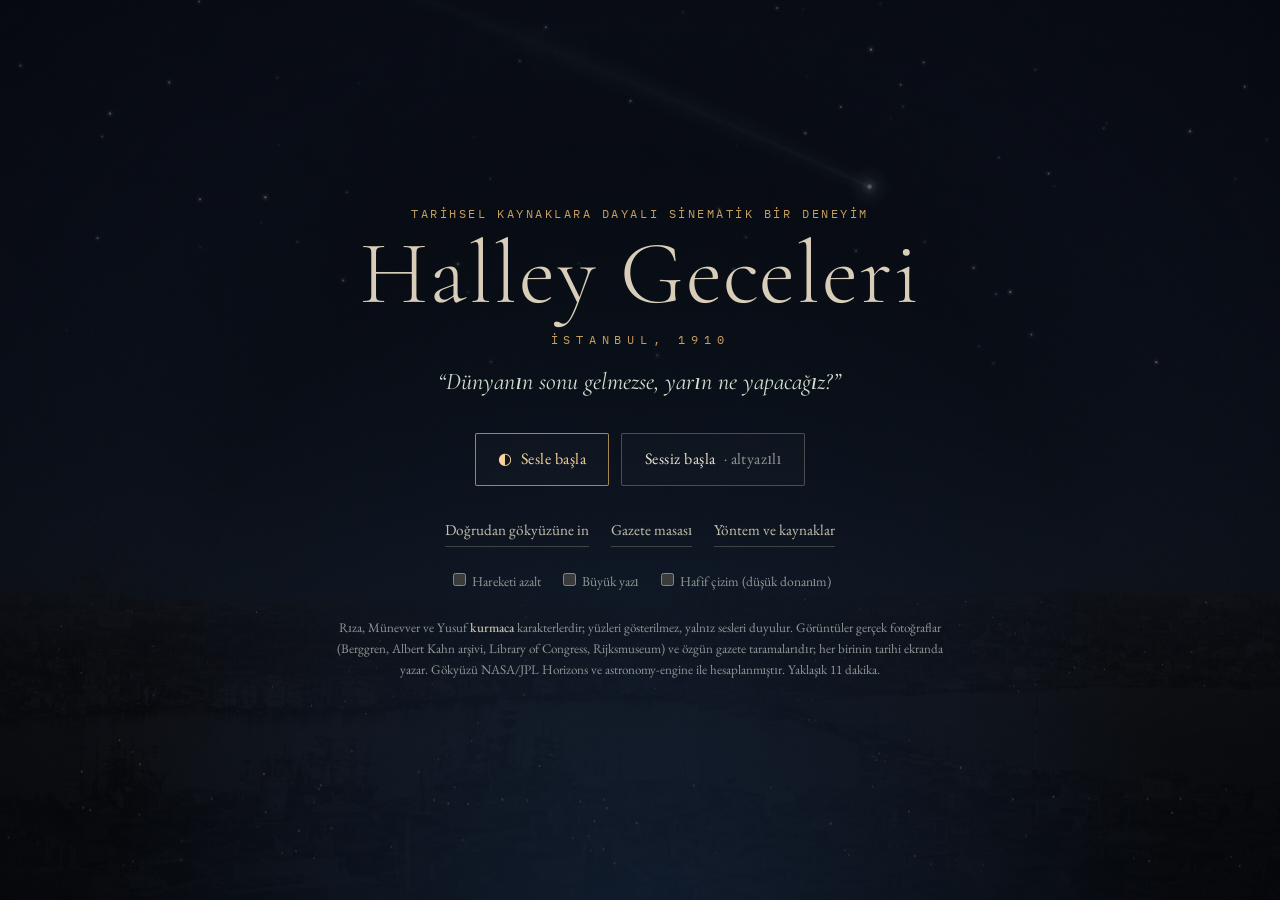
==== index.html @ c79792ff "Publish Halley Geceleri: Istanbul sky reconstruction for 1910" ====
<!doctype html>
<html lang="tr">
<head>
<meta charset="utf-8">
<meta name="viewport" content="width=device-width, initial-scale=1, viewport-fit=cover">
<title>Halley Geceleri — İstanbul, 1910</title>
<meta name="description" content="1910 baharında İstanbul’da Halley kuyrukluyıldızı: tarihsel kaynaklara ve NASA/JPL Horizons hesabına dayalı, içinde dolaşılabilen sinematik bir deneyim.">
<meta name="theme-color" content="#070b11">
<meta property="og:title" content="Halley Geceleri — İstanbul, 1910">
<meta property="og:description" content="Dünyanın sonu gelmezse, yarın ne yapacağız?">
<meta property="og:image" content="docs/preview.jpg">
<link rel="icon" href="favicon.svg" type="image/svg+xml">
<link rel="stylesheet" href="css/style.css">
</head>
<body class="mode-gate">
<a class="skip" href="#sky-panel">Doğrudan gökyüzü gözlemine geç</a>

<main id="stage" aria-label="Halley Geceleri sahnesi">
  <canvas id="sky" tabindex="0" aria-label="Hesaplanan gökyüzü"></canvas>
  <canvas id="set" aria-hidden="true"></canvas>
  <div id="grain" aria-hidden="true"></div>
  <div id="vignette" aria-hidden="true"></div>
  <div class="bar top" aria-hidden="true"></div><div class="bar bottom" aria-hidden="true"></div>
  <div id="hotspots"></div>
  <div id="slate" aria-live="polite"></div>
  <div id="title-card" aria-hidden="true">
    <h1><span>Halley Geceleri</span><small>İstanbul, 1910</small></h1>
  </div>
  <div id="subs" aria-live="polite" aria-atomic="true"></div>
  <div id="photo-cap"></div>
  <div id="final-line" aria-live="polite"></div>
</main>

<!-- Başlangıç -->
<section id="gate" aria-labelledby="gate-h">
  <div class="gate-inner">
    <p class="kicker">Tarihsel kaynaklara dayalı sinematik bir deneyim</p>
    <h2 id="gate-h" class="gate-title">Halley Geceleri<small>İstanbul, 1910</small></h2>
    <p class="gate-q">“Dünyanın sonu gelmezse, yarın ne yapacağız?”</p>
    <div class="gate-actions">
      <button id="start-sound" class="btn primary" type="button"><span aria-hidden="true">◐</span> Sesle başla</button>
      <button id="start-silent" class="btn" type="button">Sessiz başla <span class="dim">· altyazılı</span></button>
    </div>
    <div class="gate-links">
      <button id="go-sky" class="link" type="button">Doğrudan gökyüzüne in</button>
      <button id="go-archive" class="link" type="button">Gazete masası</button>
      <a class="link" href="yontem.html">Yöntem ve kaynaklar</a>
    </div>
    <div class="gate-prefs" role="group" aria-label="Görüntü tercihleri">
      <label><input type="checkbox" id="pref-motion"> Hareketi azalt</label>
      <label><input type="checkbox" id="pref-large"> Büyük yazı</label>
      <label><input type="checkbox" id="pref-lite"> Hafif çizim (düşük donanım)</label>
    </div>
    <p class="gate-note">Rıza, Münevver ve Yusuf <strong>kurmaca</strong> karakterlerdir; yüzleri gösterilmez, yalnız sesleri duyulur. Görüntüler gerçek fotoğraflar (Berggren, Albert Kahn arşivi, Library of Congress, Rijksmuseum) ve özgün gazete taramalarıdır; her birinin tarihi ekranda yazar. Gökyüzü NASA/JPL Horizons ve astronomy-engine ile hesaplanmıştır. Yaklaşık 11 dakika.</p>
  </div>
</section>

<!-- Film denetimleri -->
<nav id="player" aria-label="Anlatı denetimleri">
  <button id="p-prev" class="icon" type="button" aria-label="Önceki plan" title="Önceki plan (←)">⟨</button>
  <button id="p-play" class="icon" type="button" aria-label="Duraklat" title="Duraklat / sürdür (boşluk)">❚❚</button>
  <button id="p-next" class="icon" type="button" aria-label="Sonraki plan" title="Sonraki plan (→)">⟩</button>
  <div id="p-progress" role="progressbar" aria-label="Anlatıdaki ilerleme" aria-valuemin="0" aria-valuemax="100"><span></span></div>
  <label class="p-chapter"><span class="sr">Bölüm</span><select id="p-chapters"></select></label>
  <button id="p-sound" class="icon" type="button" aria-pressed="false" title="Ses">♪</button>
  <button id="p-docs" class="txt" type="button">Belgeler</button>
  <button id="p-sky" class="txt" type="button" title="Bu anın gökyüzüne in">Göğe bak</button>
</nav>

<!-- Serbest gözlem paneli -->
<aside id="sky-panel" aria-label="Gökyüzü gözlem defteri" tabindex="-1">
  <header class="sp-head">
    <div>
      <p class="kicker">Gözlem defteri</p>
      <p id="sp-date" class="sp-date">10 Mayıs 1910</p>
      <p id="sp-time" class="sp-time"><span id="sp-lmt">03:30</span> <abbr title="Yerel ortalama güneş saati: UT + 1 sa 55 dk 54,816 sn">LMT</abbr> <span class="dim" id="sp-ut">· 01:34 UT</span></p>
    </div>
    <button id="sp-collapse" class="icon" type="button" aria-expanded="true" aria-controls="sp-body" title="Paneli daralt">–</button>
  </header>
  <div id="sp-body">
    <div class="sp-row presets" role="group" aria-label="Üç gece">
      <button type="button" data-preset="1910-05-10T03:30" data-az="88" data-alt="10">10 Mayıs · 03:30</button>
      <button type="button" data-preset="1910-05-19T03:00" data-az="70" data-alt="8">19 Mayıs · 03:00</button>
      <button type="button" data-preset="1910-05-27T21:30" data-az="262" data-alt="16">27 Mayıs · 21:30</button>
    </div>
    <label class="sp-field">Tarih (Gregoryen)
      <input type="date" id="sp-dateinput" min="1910-04-20" max="1910-06-10" value="1910-05-10">
    </label>
    <label class="sp-field">Saat (LMT) <output id="sp-timeout">03:30</output>
      <input type="range" id="sp-timeinput" min="0" max="1439" step="1" value="210">
    </label>
    <div class="sp-row">
      <button id="sp-play" type="button" class="btn small" aria-pressed="false">▷ Zamanı akıt</button>
      <label class="sp-inline">Hız <select id="sp-speed"><option value="60">1 dk/sn</option><option value="300" selected>5 dk/sn</option><option value="1800">30 dk/sn</option><option value="14400">4 sa/sn</option></select></label>
    </div>
    <label class="sp-field">Bakış noktası
      <select id="sp-vp"></select>
    </label>
    <p id="sp-vpnote" class="sp-note"></p>
    <div class="sp-row find" role="group" aria-label="Gökte bul">
      <span class="dim">Bul:</span>
      <button type="button" data-find="Halley">Halley</button><button type="button" data-find="Venus">Zühre</button><button type="button" data-find="Moon">Ay</button><button type="button" data-find="Jupiter">Müşteri</button><button type="button" data-find="Mars">Merih</button>
    </div>
    <fieldset class="sp-layers"><legend>Katmanlar</legend>
      <label><input type="checkbox" data-opt="lines" checked> Takımyıldız çizgileri</label>
      <label><input type="checkbox" data-opt="labels" checked> Adlar</label>
      <label><input type="checkbox" data-opt="landmarks" checked> Yapı adları</label>
      <label><input type="checkbox" data-opt="grid"> Yükseklik–azimut ızgarası</label>
      <label><input type="checkbox" data-opt="refraction" checked> Atmosferik kırılma</label>
      <label><input type="checkbox" data-opt="mw" checked> Samanyolu</label>
      <label><input type="checkbox" data-opt="tail" checked> Kuyruk modeli <span class="tag model">model</span></label>
    </fieldset>
    <label class="sp-field">Kuyruğun fiziksel uzunluk varsayımı <output id="sp-tailout">0,30 AU</output>
      <input type="range" id="sp-tail" min="0.05" max="0.6" step="0.01" value="0.3">
    </label>
    <p class="sp-note">Kuyruk, Güneş’ten dışa doğru düz bir çizgi olarak modellenir; görünür uzunluk bu varsayım, Halley–Dünya uzaklığı ve faz açısından hesaplanır. Parlaklık ve genişlik sanatsal temsildir.</p>
    <div class="sp-row">
      <button id="sp-transit" type="button" class="btn small">19 Mayıs Güneş geçişi</button>
      <button id="sp-story" type="button" class="btn small">Anlatıya dön</button>
    </div>
  </div>
  <div id="sp-info" aria-live="polite"></div>
  <p class="sp-foot">Sürükle: bak · Tekerlek/iki parmak: yakınlaş · Ok tuşları ve + / − · Bir cisme dokun: bilgi</p>
</aside>
<div id="sky-readout" aria-live="off"></div>

<!-- Belge görüntüleyici -->
<dialog id="doc-dialog" aria-labelledby="doc-title">
  <form method="dialog" class="dlg-close"><button class="icon" aria-label="Kapat">×</button></form>
  <div class="doc-grid">
    <figure class="doc-figure"><div class="doc-zoom" id="doc-zoom"><img id="doc-img" alt=""></div><figcaption id="doc-cap"></figcaption></figure>
    <div class="doc-meta">
      <p class="kicker" id="doc-kicker"></p>
      <h2 id="doc-title"></h2>
      <p id="doc-issue" class="mono"></p>
      <div id="doc-body"></div>
      <p id="doc-links"></p>
    </div>
  </div>
</dialog>

<!-- Gazete masası -->
<dialog id="archive-dialog" aria-labelledby="archive-h" class="wide">
  <form method="dialog" class="dlg-close"><button class="icon" aria-label="Kapat">×</button></form>
  <header class="arch-head">
    <p class="kicker">Hakkı Tarık Us Koleksiyonu · özgün taramalar</p>
    <h2 id="archive-h">Gazete masası</h2>
    <p>Aynı gök olayının farklı seslerle yazılışı. Bir belgeye dokunun: özgün görüntü, yayın, tarih, sayfa, bugünkü Türkçe açıklama ve kaynağı birlikte açılır.</p>
    <div class="arch-filter" role="group" aria-label="Konuya göre süz">
      <button type="button" data-cat="" aria-pressed="true">Tümü</button><button type="button" data-cat="Gözlem" aria-pressed="false">Gözlem</button><button type="button" data-cat="Bilim" aria-pressed="false">Bilim</button><button type="button" data-cat="Mizah" aria-pressed="false">Mizah</button><button type="button" data-cat="Gündelik hayat" aria-pressed="false">Gündelik hayat</button><button type="button" data-cat="Edebiyat" aria-pressed="false">Edebiyat</button>
    </div>
  </header>
  <div id="arch-desk"></div>
  <p class="arch-legend"><span class="tag quote">Doğrudan alıntı</span> özgün metnin bu çalışmadaki çevriyazısı · <span class="tag simple">Sadeleştirme</span> anlamın bugünkü Türkçesi · <span class="tag fiction">Özgün senaryo</span> bu deneyim için yazıldı</p>
</dialog>

<!-- Güneş geçişi -->
<dialog id="transit-dialog" aria-labelledby="transit-h" class="wide">
  <form method="dialog" class="dlg-close"><button class="icon" aria-label="Kapat">×</button></form>
  <p class="kicker">Bilimsel çizim · İstanbul için hesap</p>
  <h2 id="transit-h">19 Mayıs 1910: Halley Güneş diskinin önünden geçiyor</h2>
  <div class="transit-wrap"><canvas id="transit-canvas" width="720" height="720" aria-label="Güneş diski ve Halley merkezinin hesaplanan yolu"></canvas>
    <div class="transit-side">
      <p id="transit-clock" class="mono big">05:34 LMT</p>
      <input type="range" id="transit-range" min="0" max="5400" step="10" value="1100" aria-label="Geçiş zamanı">
      <div class="transit-events" id="transit-events"></div>
      <p class="sp-note">Eşit açısal ölçekli teğet düzlem; gök kuzeyi yukarı, doğu soldadır. Halley’in konum işareti <strong>büyütülmüştür</strong>; görülebilir bir çekirdek silueti değildir. Bu geçişin İstanbul’dan gözlendiğine dair bir kayıt bilinmiyor; Helwan’dan da çekirdek görülmediği bildirilmiştir (Nature 83, 1910). Hesap: NASA/JPL Horizons, 1 dakikalık örnekler, kırılma kapalı.</p>
    </div>
  </div>
</dialog>

<div id="toast" role="status" aria-live="polite"></div>

<noscript><div class="noscript"><h1>Halley Geceleri — İstanbul, 1910</h1><p>Bu deneyim JavaScript gerektirir. Yöntem ve kaynaklar için <a href="yontem.html">yontem.html</a>.</p></div></noscript>

<script src="data/sky.js"></script>
<script src="data/milkyway.js"></script>
<script src="data/archive.js"></script>
<script src="data/transit.js"></script>
<script src="data/pano.js"></script>
<script src="data/photos.js"></script>
<script src="js/astro.js"></script>
<script src="js/landscape.js"></script>
<script src="js/sky.js"></script>
<script src="js/audio.js"></script>
<script src="js/sets.js"></script>
<script src="js/film.js"></script>
<script src="js/app.js"></script>
</body>
</html>
---- css/style.css ----
/* Halley Geceleri — tek sanat yönetimi
   Derin gece mavileri, solgun şafak yeşilleri, taşın açık tonları, ahşabın koyu kahverengileri, mürekkep siyahı, küçük sıcak ışıklar. */
@font-face { font-family: "Cormorant Garamond"; font-weight: 300; font-style: normal; font-display: swap; src: url(../assets/fonts/cormorant-garamond-latin-ext-300-normal.woff2) format("woff2"); unicode-range: U+0100-024F, U+1E00-1EFF; }
@font-face { font-family: "Cormorant Garamond"; font-weight: 300; font-style: normal; font-display: swap; src: url(../assets/fonts/cormorant-garamond-latin-300-normal.woff2) format("woff2"); unicode-range: U+0000-00FF, U+2000-206F; }
@font-face { font-family: "Cormorant Garamond"; font-weight: 400; font-style: normal; font-display: swap; src: url(../assets/fonts/cormorant-garamond-latin-ext-400-normal.woff2) format("woff2"); unicode-range: U+0100-024F, U+1E00-1EFF; }
@font-face { font-family: "Cormorant Garamond"; font-weight: 400; font-style: normal; font-display: swap; src: url(../assets/fonts/cormorant-garamond-latin-400-normal.woff2) format("woff2"); unicode-range: U+0000-00FF, U+2000-206F; }
@font-face { font-family: "Cormorant Garamond"; font-weight: 400; font-style: italic; font-display: swap; src: url(../assets/fonts/cormorant-garamond-latin-ext-400-italic.woff2) format("woff2"); unicode-range: U+0100-024F, U+1E00-1EFF; }
@font-face { font-family: "Cormorant Garamond"; font-weight: 400; font-style: italic; font-display: swap; src: url(../assets/fonts/cormorant-garamond-latin-400-italic.woff2) format("woff2"); unicode-range: U+0000-00FF, U+2000-206F; }
@font-face { font-family: "Cormorant Garamond"; font-weight: 500; font-style: normal; font-display: swap; src: url(../assets/fonts/cormorant-garamond-latin-ext-500-normal.woff2) format("woff2"); unicode-range: U+0100-024F, U+1E00-1EFF; }
@font-face { font-family: "Cormorant Garamond"; font-weight: 500; font-style: normal; font-display: swap; src: url(../assets/fonts/cormorant-garamond-latin-500-normal.woff2) format("woff2"); unicode-range: U+0000-00FF, U+2000-206F; }
@font-face { font-family: "EB Garamond"; font-weight: 400; font-style: normal; font-display: swap; src: url(../assets/fonts/eb-garamond-latin-ext-400-normal.woff2) format("woff2"); unicode-range: U+0100-024F, U+1E00-1EFF; }
@font-face { font-family: "EB Garamond"; font-weight: 400; font-style: normal; font-display: swap; src: url(../assets/fonts/eb-garamond-latin-400-normal.woff2) format("woff2"); unicode-range: U+0000-00FF, U+2000-206F; }
@font-face { font-family: "EB Garamond"; font-weight: 400; font-style: italic; font-display: swap; src: url(../assets/fonts/eb-garamond-latin-ext-400-italic.woff2) format("woff2"); unicode-range: U+0100-024F, U+1E00-1EFF; }
@font-face { font-family: "EB Garamond"; font-weight: 400; font-style: italic; font-display: swap; src: url(../assets/fonts/eb-garamond-latin-400-italic.woff2) format("woff2"); unicode-range: U+0000-00FF, U+2000-206F; }
@font-face { font-family: "EB Garamond"; font-weight: 500; font-style: normal; font-display: swap; src: url(../assets/fonts/eb-garamond-latin-ext-500-normal.woff2) format("woff2"); unicode-range: U+0100-024F, U+1E00-1EFF; }
@font-face { font-family: "EB Garamond"; font-weight: 500; font-style: normal; font-display: swap; src: url(../assets/fonts/eb-garamond-latin-500-normal.woff2) format("woff2"); unicode-range: U+0000-00FF, U+2000-206F; }
@font-face { font-family: "IBM Plex Mono"; font-weight: 400; font-style: normal; font-display: swap; src: url(../assets/fonts/ibm-plex-mono-latin-ext-400-normal.woff2) format("woff2"); unicode-range: U+0100-024F, U+1E00-1EFF; }
@font-face { font-family: "IBM Plex Mono"; font-weight: 400; font-style: normal; font-display: swap; src: url(../assets/fonts/ibm-plex-mono-latin-400-normal.woff2) format("woff2"); unicode-range: U+0000-00FF, U+2000-206F, U+2190-22FF; }
@font-face { font-family: "Amiri"; font-weight: 400; font-style: normal; font-display: swap; src: url(../assets/fonts/amiri-arabic-400-normal.woff2) format("woff2"); }

:root {
  --ink: #06090d; --night: #0b1522; --night-2: #12223a; --night-3: #1c3150;
  --dawn: #9fbcaa; --dawn-2: #cfe0cf; --stone: #d8cdb8; --stone-2: #b8ac96;
  --paper: #e6d8bb; --wood: #3b2618; --wood-2: #5a3a22;
  --lamp: #e8b46a; --lamp-2: #f6d49a; --brass: #c7a061;
  --text: #ebe3d1; --text-2: #c6bfae; --muted: #8f9895; --line: rgba(216, 205, 184, .16);
  --serif: "EB Garamond", "Iowan Old Style", Georgia, serif; --display: "Cormorant Garamond", "EB Garamond", Georgia, serif;
  --mono: "IBM Plex Mono", ui-monospace, Menlo, monospace; --ottoman: "Amiri", "Scheherazade New", serif;
  --fs: 1rem; --sub: clamp(1.15rem, 1.05rem + .7vw, 1.65rem);
  color-scheme: dark;
}
html.large { --fs: 1.15rem; --sub: clamp(1.35rem, 1.2rem + .9vw, 2rem); }
*, *::before, *::after { box-sizing: border-box; }
html, body { margin: 0; height: 100%; background: var(--ink); color: var(--text); }
body { font: 400 var(--fs)/1.55 var(--serif); -webkit-font-smoothing: antialiased; overflow: hidden; }
button, input, select { font: inherit; color: inherit; }
a { color: var(--lamp-2); text-underline-offset: .18em; }
.sr, .skip:not(:focus) { position: absolute; width: 1px; height: 1px; overflow: hidden; clip: rect(0 0 0 0); white-space: nowrap; }
.skip:focus { position: fixed; z-index: 100; left: 16px; top: 16px; background: var(--paper); color: var(--ink); padding: 8px 12px; }
:focus-visible { outline: 2px solid var(--lamp); outline-offset: 3px; }
.kicker { font: 400 .72rem/1.3 var(--mono); letter-spacing: .22em; text-transform: uppercase; color: var(--brass); margin: 0 0 .6rem; }
.dim { color: var(--muted); }
.mono { font-family: var(--mono); font-size: .82rem; letter-spacing: .04em; color: var(--text-2); }

/* Sahne */
#stage { position: fixed; inset: 0; overflow: hidden; background: #000; }
#sky, #set { position: absolute; inset: 0; width: 100%; height: 100%; display: block; touch-action: none; }
#set { pointer-events: none; }
body.mode-sky #set { display: none; }
#sky:focus-visible { outline-offset: -4px; }
#grain { position: absolute; inset: -50%; pointer-events: none; opacity: .09; mix-blend-mode: overlay; background-size: 220px 220px; animation: grain 1.2s steps(6) infinite; }
@keyframes grain { 0% { transform: translate(0, 0); } 20% { transform: translate(-3%, 2%); } 40% { transform: translate(2%, -3%); } 60% { transform: translate(-1%, 3%); } 80% { transform: translate(3%, 1%); } }
#vignette { position: absolute; inset: 0; pointer-events: none; background: radial-gradient(ellipse at 50% 46%, transparent 55%, rgba(0, 0, 0, .55) 100%); }
body.mode-sky #vignette { opacity: .5; }
.bar { position: absolute; left: 0; right: 0; height: 0; background: #000; transition: height 1.6s cubic-bezier(.6, 0, .2, 1); z-index: 3; pointer-events: none; }
.bar.top { top: 0; } .bar.bottom { bottom: 0; }
@media (min-aspect-ratio: 13/10) { body.mode-film.letterbox .bar { height: max(0px, calc((100vh - 100vw / 2.2) / 2)); } body.mode-film.letterbox #slate { top: calc(max(0px, (100vh - 100vw / 2.2) / 2) + 14px); } body.mode-film.letterbox #subs { bottom: calc(max(0px, (100vh - 100vw / 2.2) / 2) + 18px); } }

/* Başlangıç */
#gate { position: fixed; inset: 0; display: grid; place-items: center; z-index: 20; padding: 24px 16px; overflow-y: auto;
  background: radial-gradient(ellipse at 50% 120%, rgba(28, 49, 80, .55), transparent 60%), radial-gradient(ellipse at 50% 42%, rgba(5, 8, 12, .82), rgba(5, 8, 12, .35) 70%), linear-gradient(rgba(5,8,12,.25), rgba(5,8,12,.1) 60%, rgba(5,8,12,.55)); transition: opacity 1.4s; }
body:not(.mode-gate) #gate { opacity: 0; pointer-events: none; }
.gate-inner { max-width: 620px; text-align: center; }
.gate-title { font: 300 clamp(2.8rem, 2rem + 5vw, 5.6rem)/.95 var(--display); letter-spacing: .02em; margin: .2rem 0 1.2rem; color: var(--stone); }
.gate-title small { display: block; font: 400 .72rem/1 var(--mono); letter-spacing: .5em; text-transform: uppercase; color: var(--brass); margin-top: 1.1rem; }
.gate-q { font: italic 400 clamp(1.15rem, 1rem + .8vw, 1.5rem)/1.4 var(--display); color: var(--dawn-2); margin: 0 0 2.2rem; }
.gate-actions { display: flex; gap: 12px; justify-content: center; flex-wrap: wrap; }
.btn { display: inline-flex; align-items: center; gap: .5em; border: 1px solid rgba(216, 205, 184, .3); background: rgba(255, 255, 255, .02); padding: .8em 1.4em; border-radius: 2px; cursor: pointer; letter-spacing: .03em; transition: background .3s, border-color .3s; min-height: 44px; }
.btn:hover { background: rgba(231, 180, 106, .08); border-color: rgba(231, 180, 106, .55); }
.btn.primary { border-color: rgba(231, 180, 106, .7); color: var(--lamp-2); }
.btn.small { padding: .45em .8em; font-size: .88rem; min-height: 36px; }
.gate-links { display: flex; gap: 22px; justify-content: center; flex-wrap: wrap; margin: 1.8rem 0 1.4rem; }
.link { background: none; border: 0; padding: 4px 0; cursor: pointer; color: var(--text-2); border-bottom: 1px solid rgba(216, 205, 184, .25); text-decoration: none; font-size: .95rem; }
.link:hover { color: var(--lamp-2); border-color: var(--lamp); }
.gate-prefs { display: flex; gap: 18px; justify-content: center; flex-wrap: wrap; font-size: .85rem; color: var(--muted); }
.gate-prefs input { accent-color: var(--lamp); }
.gate-note { font-size: .82rem; line-height: 1.6; color: var(--muted); margin-top: 1.6rem; }
.gate-note strong { color: var(--text-2); font-weight: 500; }

/* Başlık kartı ve son cümle */
#title-card { position: absolute; inset: 0; display: grid; place-items: center; pointer-events: none; opacity: 0; transition: opacity 3s; z-index: 4; }
#title-card.on { opacity: 1; }
#title-card h1 { margin: 0; text-align: center; font: 300 clamp(2.6rem, 1.6rem + 6vw, 6.4rem)/1 var(--display); color: var(--stone); letter-spacing: .04em; text-shadow: 0 0 40px rgba(0, 0, 0, .8); }
#title-card small { display: block; font: 400 clamp(.62rem, .55rem + .3vw, .8rem)/1 var(--mono); letter-spacing: .6em; text-transform: uppercase; color: var(--brass); margin-top: 1.4rem; }
#final-line { position: absolute; left: 50%; top: 42%; transform: translate(-50%, -50%); width: min(92vw, 900px); text-align: center; font: italic 300 clamp(1.6rem, 1.1rem + 2.6vw, 3.2rem)/1.25 var(--display); color: var(--stone); opacity: 0; transition: opacity 3s; pointer-events: none; z-index: 4; text-shadow: 0 0 30px #000; }
#final-line.on { opacity: 1; }

/* Plan künyesi */
#slate { position: absolute; left: max(16px, env(safe-area-inset-left)); top: max(14px, env(safe-area-inset-top)); z-index: 5; font: 400 .7rem/1.6 var(--mono); letter-spacing: .16em; text-transform: uppercase; color: rgba(216, 205, 184, .66); max-width: 70vw; opacity: 0; transition: opacity 1.2s; pointer-events: none; }
#slate.on { opacity: 1; }
#slate b { color: var(--brass); font-weight: 400; display: block; }

/* Altyazı */
#subs { position: absolute; left: 50%; bottom: calc(max(64px, env(safe-area-inset-bottom) + 64px)); transform: translateX(-50%); width: min(92vw, 980px); text-align: center; z-index: 6; pointer-events: none; }
.sub { display: inline-block; font: 400 var(--sub)/1.4 var(--serif); color: #f3ecdc; text-shadow: 0 1px 2px #000, 0 0 18px rgba(0, 0, 0, .9); padding: .15em .5em; background: rgba(4, 6, 9, .35); border-radius: 2px; opacity: 0; transform: translateY(6px); transition: opacity .6s, transform .6s; }
.sub.on { opacity: 1; transform: none; }
.sub .who { display: block; font: 400 .66rem/1 var(--mono); letter-spacing: .24em; text-transform: uppercase; color: var(--brass); margin-bottom: .45em; }
.sub.quote { font-style: italic; }
.sub .src { display: block; font: 400 .66rem/1.4 var(--mono); letter-spacing: .06em; color: var(--dawn); margin-top: .5em; text-transform: none; pointer-events: auto; }
.sub .src button { background: none; border: 0; color: inherit; text-decoration: underline; cursor: pointer; font: inherit; padding: 0; }
.sub.sound { font: italic .95rem/1.4 var(--serif); color: var(--text-2); }
.sub.note { font: 400 .8rem/1.5 var(--mono); letter-spacing: .04em; color: var(--dawn-2); }
.sub.ottoman .ot { display: block; font: 400 1.25em/1.7 var(--ottoman); direction: rtl; color: var(--paper); }

/* Etkileşim noktaları */
#hotspots { position: absolute; inset: 0; z-index: 7; pointer-events: none; }
.hot { position: absolute; transform: translate(-50%, -50%); pointer-events: auto; background: none; border: 0; padding: 0; cursor: pointer; display: grid; place-items: center; min-width: 44px; min-height: 44px; }
.hot .ring { width: 30px; height: 30px; border-radius: 50%; border: 1px solid rgba(246, 212, 154, .85); box-shadow: 0 0 0 0 rgba(246, 212, 154, .4); animation: ping 2.4s infinite; }
.hot .lbl { position: absolute; top: 100%; left: 50%; transform: translateX(-50%); white-space: nowrap; margin-top: 6px; font: 400 .72rem/1.3 var(--mono); letter-spacing: .12em; text-transform: uppercase; color: var(--lamp-2); text-shadow: 0 1px 3px #000; background: rgba(4, 6, 9, .55); padding: 3px 7px; }
.hot.left .lbl { left: auto; right: 100%; top: 50%; transform: translateY(-50%); margin: 0 8px 0 0; }
@keyframes ping { 0% { box-shadow: 0 0 0 0 rgba(246, 212, 154, .45); } 70% { box-shadow: 0 0 0 16px rgba(246, 212, 154, 0); } 100% { box-shadow: 0 0 0 0 rgba(246, 212, 154, 0); } }
.choice-row { position: absolute; left: 50%; top: 50%; transform: translate(-50%, -50%); display: flex; gap: 14px; flex-wrap: wrap; justify-content: center; pointer-events: auto; width: min(94vw, 860px); }
.choice { flex: 1 1 220px; max-width: 270px; text-align: left; background: rgba(6, 9, 13, .72); border: 1px solid rgba(216, 205, 184, .22); padding: 16px 16px 14px; cursor: pointer; transition: border-color .3s, background .3s; }
.choice:hover, .choice:focus-visible { border-color: var(--lamp); background: rgba(20, 16, 10, .8); }
.choice b { display: block; font: 400 1.25rem/1.2 var(--display); color: var(--stone); margin-bottom: 4px; }
.choice span { font-size: .86rem; color: var(--text-2); }
.choice[aria-disabled="true"] { opacity: .45; }
.prompt { position: absolute; left: 50%; top: 14%; transform: translateX(-50%); font: italic 400 1.05rem/1.4 var(--serif); color: var(--dawn-2); text-align: center; text-shadow: 0 1px 3px #000; pointer-events: none; width: min(90vw, 640px); }
.prompt small { display: block; font: 400 .68rem/1.4 var(--mono); letter-spacing: .12em; text-transform: uppercase; color: var(--muted); margin-top: .4rem; font-style: normal; }

/* Oynatıcı */
#player { position: fixed; left: 50%; bottom: max(10px, env(safe-area-inset-bottom)); transform: translateX(-50%); z-index: 9; display: none; align-items: center; gap: 6px; padding: 6px 8px; background: rgba(5, 8, 12, .62); border: 1px solid var(--line); backdrop-filter: blur(6px); transition: opacity .8s; width: min(96vw, 860px); }
body.mode-film #player { display: flex; }
body.mode-film.idle #player { opacity: .08; }
body.mode-film.idle #player:focus-within, body.mode-film #player:hover { opacity: 1; }
.icon { background: none; border: 1px solid transparent; min-width: 38px; min-height: 38px; cursor: pointer; color: var(--text-2); border-radius: 2px; font-size: 1rem; }
.icon:hover { border-color: var(--line); color: var(--lamp-2); }
.icon[aria-pressed="true"] { color: var(--lamp-2); }
.txt { background: none; border: 1px solid var(--line); padding: 0 10px; min-height: 34px; cursor: pointer; font: 400 .72rem/1 var(--mono); letter-spacing: .12em; text-transform: uppercase; color: var(--text-2); white-space: nowrap; }
.txt:hover { color: var(--lamp-2); border-color: rgba(231, 180, 106, .5); }
#p-progress { flex: 1; height: 2px; background: rgba(216, 205, 184, .14); position: relative; min-width: 40px; }
#p-progress span { position: absolute; left: 0; top: 0; bottom: 0; background: var(--brass); width: 0; }
.p-chapter select { background: rgba(0, 0, 0, .3); border: 1px solid var(--line); font: 400 .72rem/1 var(--mono); padding: 8px 6px; max-width: 170px; }

/* Gözlem paneli */
#sky-panel { position: fixed; right: max(12px, env(safe-area-inset-right)); top: 12px; bottom: 12px; width: 330px; z-index: 9; display: none; flex-direction: column; background: rgba(6, 10, 15, .78); border: 1px solid var(--line); backdrop-filter: blur(8px); overflow: hidden; font-size: .92rem; }
body.mode-sky #sky-panel { display: flex; }
.sp-head { display: flex; justify-content: space-between; align-items: flex-start; padding: 16px 16px 10px; border-bottom: 1px solid var(--line); }
.sp-date { font: 400 1.6rem/1.1 var(--display); margin: 0; color: var(--stone); }
.sp-time { margin: .2rem 0 0; font: 400 .95rem/1.4 var(--mono); color: var(--lamp-2); }
.sp-time abbr { text-decoration: none; border-bottom: 1px dotted var(--muted); font-size: .75rem; color: var(--text-2); }
#sp-body { padding: 12px 16px; overflow-y: auto; flex: 1; }
#sky-panel.collapsed #sp-body, #sky-panel.collapsed .sp-foot { display: none; }
#sky-panel.collapsed { bottom: auto; }
.sp-row { display: flex; gap: 6px; flex-wrap: wrap; align-items: center; margin: 0 0 12px; }
.presets button, .find button { background: rgba(255, 255, 255, .03); border: 1px solid var(--line); padding: 6px 8px; font: 400 .72rem/1.2 var(--mono); cursor: pointer; letter-spacing: .03em; min-height: 32px; }
.presets button:hover, .find button:hover { border-color: var(--lamp); color: var(--lamp-2); }
.sp-field { display: block; margin: 0 0 12px; font: 400 .7rem/1.4 var(--mono); letter-spacing: .1em; text-transform: uppercase; color: var(--muted); }
.sp-field output { float: right; color: var(--lamp-2); letter-spacing: .04em; }
.sp-field input[type=date], .sp-field select { display: block; width: 100%; margin-top: 4px; background: rgba(0, 0, 0, .35); border: 1px solid var(--line); padding: 7px 8px; font: 400 .9rem/1.2 var(--mono); text-transform: none; letter-spacing: 0; color: var(--text); }
input[type=range] { width: 100%; accent-color: var(--brass); margin: 8px 0 0; }
.sp-inline { font: 400 .72rem var(--mono); color: var(--muted); }
.sp-inline select { background: rgba(0, 0, 0, .35); border: 1px solid var(--line); padding: 5px; font: 400 .78rem var(--mono); }
.sp-note { font-size: .8rem; line-height: 1.5; color: var(--muted); margin: -4px 0 12px; }
.sp-layers { border: 1px solid var(--line); padding: 8px 10px 6px; margin: 0 0 12px; display: grid; gap: 3px; }
.sp-layers legend { font: 400 .68rem var(--mono); letter-spacing: .12em; text-transform: uppercase; color: var(--muted); padding: 0 4px; }
.sp-layers label { font-size: .88rem; display: flex; gap: 8px; align-items: center; min-height: 28px; }
.sp-layers input { accent-color: var(--lamp); }
.tag { display: inline-block; font: 400 .6rem/1 var(--mono); letter-spacing: .1em; text-transform: uppercase; padding: 3px 5px; border: 1px solid currentColor; border-radius: 2px; vertical-align: middle; }
.tag.model { color: var(--dawn); } .tag.calc { color: var(--lamp-2); } .tag.quote { color: var(--lamp-2); } .tag.simple { color: var(--dawn); } .tag.fiction { color: #d7a3a3; } .tag.repr { color: #a8b6d6; }
#sp-info { border-top: 1px solid var(--line); padding: 10px 16px; font-size: .86rem; min-height: 64px; max-height: 38vh; overflow-y: auto; }
#sp-info h3 { margin: 0 0 4px; font: 400 1.25rem/1.2 var(--display); color: var(--stone); }
#sp-info dl { display: grid; grid-template-columns: auto 1fr; gap: 2px 10px; margin: 6px 0; font: 400 .76rem/1.5 var(--mono); }
#sp-info dt { color: var(--muted); } #sp-info dd { margin: 0; color: var(--text); }
#sp-info p { margin: .4rem 0; color: var(--text-2); font-size: .82rem; }
.sp-foot { margin: 0; padding: 8px 16px 12px; font: 400 .66rem/1.5 var(--mono); color: var(--muted); border-top: 1px solid var(--line); }
#sky-readout { position: fixed; left: max(14px, env(safe-area-inset-left)); bottom: max(12px, env(safe-area-inset-bottom)); z-index: 8; display: none; font: 400 .72rem/1.6 var(--mono); color: rgba(216, 205, 184, .8); letter-spacing: .04em; text-shadow: 0 1px 2px #000; pointer-events: none; }
body.mode-sky #sky-readout { display: block; }
#sky-readout b { color: var(--lamp-2); font-weight: 400; }

/* Diyaloglar */
dialog { background: #0a0e13; color: var(--text); border: 1px solid var(--line); padding: 26px; max-width: min(1100px, 94vw); max-height: 92vh; overflow: auto; box-shadow: 0 30px 80px rgba(0, 0, 0, .7); }
dialog.wide { width: min(1180px, 96vw); }
dialog::backdrop { background: rgba(2, 3, 5, .78); backdrop-filter: blur(3px); }
.dlg-close { position: sticky; top: 0; float: right; margin: -12px -12px 0 0; z-index: 2; }
.dlg-close button { font-size: 1.6rem; background: rgba(10, 14, 19, .9); }
dialog h2 { font: 400 clamp(1.5rem, 1.2rem + 1.2vw, 2.2rem)/1.15 var(--display); margin: 0 0 .5rem; color: var(--stone); }
.doc-grid { display: grid; grid-template-columns: minmax(0, 1.1fr) minmax(0, 1fr); gap: 28px; align-items: start; }
.doc-figure { margin: 0; position: sticky; top: 0; }
.doc-zoom { background: #111; overflow: hidden; max-height: 78vh; cursor: zoom-in; touch-action: pan-x pan-y pinch-zoom; }
.doc-zoom img { display: block; width: 100%; height: auto; transform-origin: 0 0; transition: transform .25s; }
.doc-zoom.zoomed { cursor: zoom-out; overflow: auto; }
.doc-zoom.zoomed img { width: 220%; max-width: none; }
.doc-figure figcaption { font: 400 .68rem/1.5 var(--mono); color: var(--muted); margin-top: 8px; }
.doc-meta h3 { font: 400 .7rem/1.4 var(--mono); letter-spacing: .16em; text-transform: uppercase; color: var(--brass); margin: 1.2rem 0 .3rem; }
.doc-meta p { margin: .3rem 0 .7rem; }
.ottoman-block { font: 400 1.3rem/1.9 var(--ottoman); direction: rtl; text-align: right; color: var(--paper); background: rgba(230, 216, 187, .04); border-right: 2px solid var(--brass); padding: 8px 14px; margin: .4rem 0; }
.translit { font-style: italic; color: var(--text); border-left: 2px solid var(--lamp); padding-left: 12px; margin: .4rem 0; }
.limit { font-size: .9rem; color: var(--text-2); background: rgba(159, 188, 170, .06); border-left: 2px solid var(--dawn); padding: 8px 12px; }
.arch-head p { max-width: 70ch; color: var(--text-2); }
.arch-filter { display: flex; flex-wrap: wrap; gap: 6px; margin: 14px 0 6px; }
.arch-filter button { background: none; border: 1px solid var(--line); padding: 6px 10px; font: 400 .72rem var(--mono); letter-spacing: .08em; cursor: pointer; min-height: 34px; }
.arch-filter button[aria-pressed="true"] { border-color: var(--lamp); color: var(--lamp-2); }
#arch-desk { display: grid; grid-template-columns: repeat(auto-fill, minmax(190px, 1fr)); gap: 22px; padding: 22px 6px 10px; background: radial-gradient(ellipse at 40% 0%, rgba(232, 180, 106, .08), transparent 60%); }
.clip { position: relative; background: none; border: 0; padding: 0; text-align: left; cursor: pointer; transition: transform .35s; }
.clip:nth-child(3n) { transform: rotate(-.8deg); } .clip:nth-child(4n+1) { transform: rotate(.7deg); }
.clip:hover, .clip:focus-visible { transform: translateY(-4px) rotate(0); }
.clip .thumb { display: block; aspect-ratio: 3 / 4; background: #c8b998 center top / cover no-repeat; box-shadow: 0 10px 22px rgba(0, 0, 0, .55); filter: sepia(.15) contrast(.95); }
.clip .cap { display: block; margin-top: 10px; }
.clip .cap b { display: block; font: 400 1.1rem/1.2 var(--display); color: var(--stone); }
.clip .cap span { font: 400 .68rem/1.5 var(--mono); color: var(--muted); letter-spacing: .05em; }
.arch-legend { font-size: .8rem; color: var(--muted); border-top: 1px solid var(--line); padding-top: 12px; margin-top: 16px; }
.transit-wrap { display: grid; grid-template-columns: minmax(0, 1fr) 300px; gap: 24px; align-items: start; }
#transit-canvas { width: 100%; height: auto; max-height: 70vh; aspect-ratio: 1; background: #05080b; }
.big { font-size: 1.6rem; color: var(--lamp-2); margin: 0 0 6px; }
.transit-events { display: grid; gap: 6px; margin: 12px 0; }
.transit-events button { text-align: left; background: rgba(255, 255, 255, .03); border: 1px solid var(--line); padding: 8px 10px; cursor: pointer; font: 400 .78rem/1.4 var(--mono); }
.transit-events button:hover { border-color: var(--lamp); }

#toast { position: fixed; left: 50%; top: 16px; transform: translate(-50%, -20px); z-index: 30; background: rgba(10, 14, 19, .92); border: 1px solid var(--line); padding: 10px 16px; font-size: .9rem; opacity: 0; transition: .4s; pointer-events: none; max-width: 92vw; }
#toast.on { opacity: 1; transform: translate(-50%, 0); }
.noscript { padding: 40px; }

/* Telefon */
@media (max-width: 760px) {
  #sky-panel { left: 8px; right: 8px; top: auto; bottom: 8px; width: auto; max-height: 56vh; }
  #sky-panel.collapsed { max-height: none; top: auto; bottom: 8px; }
  #sky-readout { bottom: auto; top: 10px; font-size: .64rem; }
  .doc-grid, .transit-wrap { grid-template-columns: 1fr; }
  .doc-figure { position: static; }
  #player { gap: 2px; padding: 4px; }
  .p-chapter { display: none; }
  .txt { padding: 0 7px; font-size: .64rem; }
  dialog { padding: 18px 14px; }
  #subs { width: 94vw; }
}
@media (prefers-reduced-motion: reduce) { #grain { animation: none; } .hot .ring { animation: none; } }
html.reduce #grain { animation: none; } html.reduce .hot .ring { animation: none; }
html.reduce * { transition-duration: .01s !important; }

/* Fotoğraf künyesi: her görüntünün altında, ne olduğunu ve 1910’a uzaklığını söyler */
#photo-cap { position: absolute; right: max(16px, env(safe-area-inset-right)); top: 14px; text-align: right; max-width: min(560px, 70vw); z-index: 6; pointer-events: none;
  font: 400 11px/1.45 var(--mono, "IBM Plex Mono", monospace); letter-spacing: .02em; color: rgba(235,222,196,.78);
  background: rgba(4,6,9,.52); border-right: 2px solid rgba(214,176,112,.7); padding: 6px 10px; opacity: 0; transition: opacity .8s; }
#photo-cap.on { opacity: 1; }
#photo-cap b { color: rgba(240,214,160,.95); font-weight: 500; }
#photo-cap .kind { display: inline-block; font-size: 10px; text-transform: uppercase; letter-spacing: .12em; color: #0b0d10; background: rgba(214,176,112,.85); padding: 0 5px; margin-right: 6px; }
#photo-cap .warn { display: block; color: rgba(255,214,170,.9); margin-top: 2px; }
body.mode-film.idle #photo-cap { opacity: .55; }
body:not(.mode-film) #photo-cap { display: none; }
@media (min-aspect-ratio: 13/10) { body.mode-film.letterbox #photo-cap { top: calc(max(0px, (100vh - 100vw / 2.2) / 2) + 12px); } }
@media (max-width: 640px) { #photo-cap { font-size: 10px; max-width: calc(100vw - 32px); top: 78px; } #photo-cap .more { display: none; } }
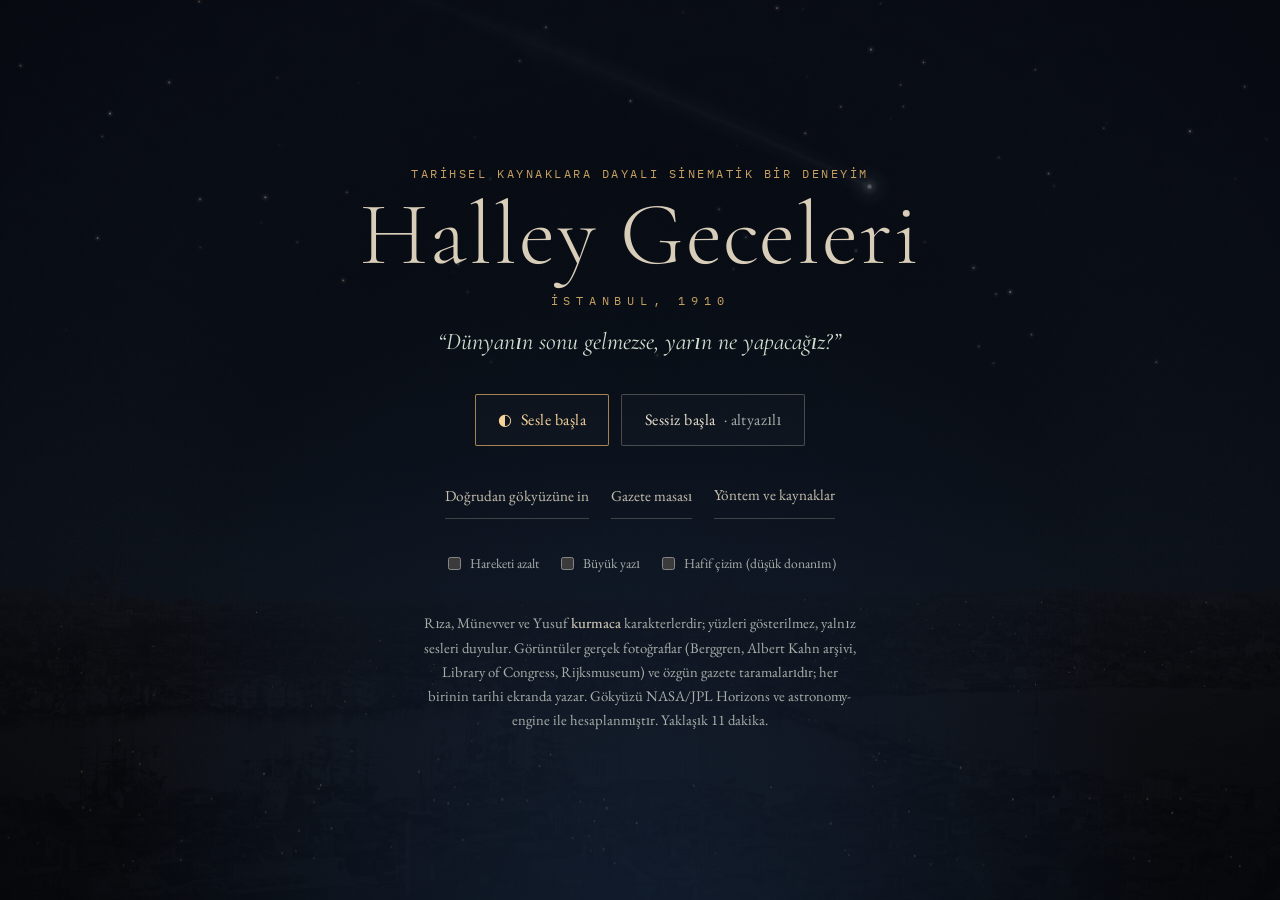
==== commit faef5e29: "Improve cinematic layouts, scientific drawings, and archive navigation" ====
--- a/index.html
+++ b/index.html
@@ -22,12 +22,14 @@
   <div id="vignette" aria-hidden="true"></div>
   <div class="bar top" aria-hidden="true"></div><div class="bar bottom" aria-hidden="true"></div>
   <div id="hotspots"></div>
-  <div id="slate" aria-live="polite"></div>
+  <div id="scene-meta">
+    <div id="slate" aria-live="polite"></div>
+    <div id="photo-cap"></div>
+  </div>
   <div id="title-card" aria-hidden="true">
     <h1><span>Halley Geceleri</span><small>İstanbul, 1910</small></h1>
   </div>
   <div id="subs" aria-live="polite" aria-atomic="true"></div>
-  <div id="photo-cap"></div>
   <div id="final-line" aria-live="polite"></div>
 </main>
 
@@ -75,7 +77,7 @@
       <p id="sp-date" class="sp-date">10 Mayıs 1910</p>
       <p id="sp-time" class="sp-time"><span id="sp-lmt">03:30</span> <abbr title="Yerel ortalama güneş saati: UT + 1 sa 55 dk 54,816 sn">LMT</abbr> <span class="dim" id="sp-ut">· 01:34 UT</span></p>
     </div>
-    <button id="sp-collapse" class="icon" type="button" aria-expanded="true" aria-controls="sp-body" title="Paneli daralt">–</button>
+    <button id="sp-collapse" class="icon" type="button" aria-expanded="true" aria-controls="sp-body" aria-label="Gözlem ayarlarını daralt" title="Paneli daralt">–</button>
   </header>
   <div id="sp-body">
     <div class="sp-row presets" role="group" aria-label="Üç gece">
@@ -126,13 +128,18 @@
 
 <!-- Belge görüntüleyici -->
 <dialog id="doc-dialog" aria-labelledby="doc-title">
-  <form method="dialog" class="dlg-close"><button class="icon" aria-label="Kapat">×</button></form>
+  <div class="dialog-toolbar">
+    <button id="doc-back" type="button" class="link" hidden>← Gazete masası</button>
+    <form method="dialog" class="dlg-close"><button class="icon" aria-label="Belgeyi kapat">×</button></form>
+  </div>
+  <header class="doc-heading">
+    <p class="kicker" id="doc-kicker"></p>
+    <h2 id="doc-title"></h2>
+    <p id="doc-issue" class="mono"></p>
+  </header>
   <div class="doc-grid">
     <figure class="doc-figure"><div class="doc-zoom" id="doc-zoom"><img id="doc-img" alt=""></div><figcaption id="doc-cap"></figcaption></figure>
     <div class="doc-meta">
-      <p class="kicker" id="doc-kicker"></p>
-      <h2 id="doc-title"></h2>
-      <p id="doc-issue" class="mono"></p>
       <div id="doc-body"></div>
       <p id="doc-links"></p>
     </div>
--- a/css/style.css
+++ b/css/style.css
@@ -23,7 +23,7 @@
   --dawn: #9fbcaa; --dawn-2: #cfe0cf; --stone: #d8cdb8; --stone-2: #b8ac96;
   --paper: #e6d8bb; --wood: #3b2618; --wood-2: #5a3a22;
   --lamp: #e8b46a; --lamp-2: #f6d49a; --brass: #c7a061;
-  --text: #ebe3d1; --text-2: #c6bfae; --muted: #8f9895; --line: rgba(216, 205, 184, .16);
+  --text: #ebe3d1; --text-2: #c6bfae; --muted: #a7afaa; --line: rgba(216, 205, 184, .16);
   --serif: "EB Garamond", "Iowan Old Style", Georgia, serif; --display: "Cormorant Garamond", "EB Garamond", Georgia, serif;
   --mono: "IBM Plex Mono", ui-monospace, Menlo, monospace; --ottoman: "Amiri", "Scheherazade New", serif;
   --fs: 1rem; --sub: clamp(1.15rem, 1.05rem + .7vw, 1.65rem);
@@ -31,6 +31,7 @@
 }
 html.large { --fs: 1.15rem; --sub: clamp(1.35rem, 1.2rem + .9vw, 2rem); }
 *, *::before, *::after { box-sizing: border-box; }
+[hidden] { display: none !important; }
 html, body { margin: 0; height: 100%; background: var(--ink); color: var(--text); }
 body { font: 400 var(--fs)/1.55 var(--serif); -webkit-font-smoothing: antialiased; overflow: hidden; }
 button, input, select { font: inherit; color: inherit; }
@@ -54,13 +55,13 @@
 body.mode-sky #vignette { opacity: .5; }
 .bar { position: absolute; left: 0; right: 0; height: 0; background: #000; transition: height 1.6s cubic-bezier(.6, 0, .2, 1); z-index: 3; pointer-events: none; }
 .bar.top { top: 0; } .bar.bottom { bottom: 0; }
-@media (min-aspect-ratio: 13/10) { body.mode-film.letterbox .bar { height: max(0px, calc((100vh - 100vw / 2.2) / 2)); } body.mode-film.letterbox #slate { top: calc(max(0px, (100vh - 100vw / 2.2) / 2) + 14px); } body.mode-film.letterbox #subs { bottom: calc(max(0px, (100vh - 100vw / 2.2) / 2) + 18px); } }
+@media (min-aspect-ratio: 13/10) { body.mode-film.letterbox .bar { height: max(0px, calc((100vh - 100vw / 2.2) / 2)); } body.mode-film.letterbox #scene-meta { top: calc(max(0px, (100vh - 100vw / 2.2) / 2) + 14px); } body.mode-film.letterbox #subs { bottom: max(calc(max(0px, (100vh - 100vw / 2.2) / 2) + 18px), calc(var(--player-height, 64px) + 24px)); } }
 
 /* Başlangıç */
 #gate { position: fixed; inset: 0; display: grid; place-items: center; z-index: 20; padding: 24px 16px; overflow-y: auto;
   background: radial-gradient(ellipse at 50% 120%, rgba(28, 49, 80, .55), transparent 60%), radial-gradient(ellipse at 50% 42%, rgba(5, 8, 12, .82), rgba(5, 8, 12, .35) 70%), linear-gradient(rgba(5,8,12,.25), rgba(5,8,12,.1) 60%, rgba(5,8,12,.55)); transition: opacity 1.4s; }
 body:not(.mode-gate) #gate { opacity: 0; pointer-events: none; }
-.gate-inner { max-width: 620px; text-align: center; }
+.gate-inner { max-width: 680px; margin-block: auto; text-align: center; }
 .gate-title { font: 300 clamp(2.8rem, 2rem + 5vw, 5.6rem)/.95 var(--display); letter-spacing: .02em; margin: .2rem 0 1.2rem; color: var(--stone); }
 .gate-title small { display: block; font: 400 .72rem/1 var(--mono); letter-spacing: .5em; text-transform: uppercase; color: var(--brass); margin-top: 1.1rem; }
 .gate-q { font: italic 400 clamp(1.15rem, 1rem + .8vw, 1.5rem)/1.4 var(--display); color: var(--dawn-2); margin: 0 0 2.2rem; }
@@ -70,11 +71,12 @@
 .btn.primary { border-color: rgba(231, 180, 106, .7); color: var(--lamp-2); }
 .btn.small { padding: .45em .8em; font-size: .88rem; min-height: 36px; }
 .gate-links { display: flex; gap: 22px; justify-content: center; flex-wrap: wrap; margin: 1.8rem 0 1.4rem; }
-.link { background: none; border: 0; padding: 4px 0; cursor: pointer; color: var(--text-2); border-bottom: 1px solid rgba(216, 205, 184, .25); text-decoration: none; font-size: .95rem; }
+.link { background: none; border: 0; padding: 9px 0; min-height: 44px; cursor: pointer; color: var(--text-2); border-bottom: 1px solid rgba(216, 205, 184, .25); text-decoration: none; font-size: .95rem; }
 .link:hover { color: var(--lamp-2); border-color: var(--lamp); }
 .gate-prefs { display: flex; gap: 18px; justify-content: center; flex-wrap: wrap; font-size: .85rem; color: var(--muted); }
+.gate-prefs label { display: inline-flex; align-items: center; min-height: 44px; gap: 6px; cursor: pointer; }
 .gate-prefs input { accent-color: var(--lamp); }
-.gate-note { font-size: .82rem; line-height: 1.6; color: var(--muted); margin-top: 1.6rem; }
+.gate-note { font-size: .92rem; line-height: 1.65; color: var(--muted); margin: 1.6rem auto 0; max-width: 62ch; }
 .gate-note strong { color: var(--text-2); font-weight: 500; }
 
 /* Başlık kartı ve son cümle */
@@ -86,12 +88,12 @@
 #final-line.on { opacity: 1; }
 
 /* Plan künyesi */
-#slate { position: absolute; left: max(16px, env(safe-area-inset-left)); top: max(14px, env(safe-area-inset-top)); z-index: 5; font: 400 .7rem/1.6 var(--mono); letter-spacing: .16em; text-transform: uppercase; color: rgba(216, 205, 184, .66); max-width: 70vw; opacity: 0; transition: opacity 1.2s; pointer-events: none; }
+#slate { position: static; z-index: 5; font: 400 .7rem/1.6 var(--mono); letter-spacing: .16em; text-transform: uppercase; color: rgba(216, 205, 184, .66); max-width: 100%; opacity: 0; transition: opacity 1.2s; pointer-events: none; }
 #slate.on { opacity: 1; }
 #slate b { color: var(--brass); font-weight: 400; display: block; }
 
 /* Altyazı */
-#subs { position: absolute; left: 50%; bottom: calc(max(64px, env(safe-area-inset-bottom) + 64px)); transform: translateX(-50%); width: min(92vw, 980px); text-align: center; z-index: 6; pointer-events: none; }
+#subs { position: absolute; left: 50%; bottom: calc(var(--player-height, 64px) + 24px + env(safe-area-inset-bottom)); transform: translateX(-50%); width: min(92vw, 980px); text-align: center; z-index: 6; pointer-events: none; }
 .sub { display: inline-block; font: 400 var(--sub)/1.4 var(--serif); color: #f3ecdc; text-shadow: 0 1px 2px #000, 0 0 18px rgba(0, 0, 0, .9); padding: .15em .5em; background: rgba(4, 6, 9, .35); border-radius: 2px; opacity: 0; transform: translateY(6px); transition: opacity .6s, transform .6s; }
 .sub.on { opacity: 1; transform: none; }
 .sub .who { display: block; font: 400 .66rem/1 var(--mono); letter-spacing: .24em; text-transform: uppercase; color: var(--brass); margin-bottom: .45em; }
@@ -115,18 +117,18 @@
 .choice b { display: block; font: 400 1.25rem/1.2 var(--display); color: var(--stone); margin-bottom: 4px; }
 .choice span { font-size: .86rem; color: var(--text-2); }
 .choice[aria-disabled="true"] { opacity: .45; }
-.prompt { position: absolute; left: 50%; top: 14%; transform: translateX(-50%); font: italic 400 1.05rem/1.4 var(--serif); color: var(--dawn-2); text-align: center; text-shadow: 0 1px 3px #000; pointer-events: none; width: min(90vw, 640px); }
+.prompt { position: absolute; left: 50%; top: max(14%, calc(var(--meta-bottom, 80px) + 16px)); transform: translateX(-50%); font: italic 400 1.05rem/1.4 var(--serif); color: var(--dawn-2); text-align: center; text-shadow: 0 1px 3px #000; pointer-events: none; width: min(90vw, 640px); }
 .prompt small { display: block; font: 400 .68rem/1.4 var(--mono); letter-spacing: .12em; text-transform: uppercase; color: var(--muted); margin-top: .4rem; font-style: normal; }
 
 /* Oynatıcı */
 #player { position: fixed; left: 50%; bottom: max(10px, env(safe-area-inset-bottom)); transform: translateX(-50%); z-index: 9; display: none; align-items: center; gap: 6px; padding: 6px 8px; background: rgba(5, 8, 12, .62); border: 1px solid var(--line); backdrop-filter: blur(6px); transition: opacity .8s; width: min(96vw, 860px); }
 body.mode-film #player { display: flex; }
-body.mode-film.idle #player { opacity: .08; }
-body.mode-film.idle #player:focus-within, body.mode-film #player:hover { opacity: 1; }
-.icon { background: none; border: 1px solid transparent; min-width: 38px; min-height: 38px; cursor: pointer; color: var(--text-2); border-radius: 2px; font-size: 1rem; }
+body.mode-film.is-playing.idle #player { opacity: .08; }
+body.mode-film.is-playing.idle #player:focus-within, body.mode-film #player:hover { opacity: 1; }
+.icon { background: none; border: 1px solid transparent; min-width: 38px; min-height: 44px; cursor: pointer; color: var(--text-2); border-radius: 2px; font-size: 1rem; }
 .icon:hover { border-color: var(--line); color: var(--lamp-2); }
 .icon[aria-pressed="true"] { color: var(--lamp-2); }
-.txt { background: none; border: 1px solid var(--line); padding: 0 10px; min-height: 34px; cursor: pointer; font: 400 .72rem/1 var(--mono); letter-spacing: .12em; text-transform: uppercase; color: var(--text-2); white-space: nowrap; }
+.txt { background: none; border: 1px solid var(--line); padding: 0 10px; min-height: 40px; cursor: pointer; font: 400 .72rem/1 var(--mono); letter-spacing: .12em; text-transform: uppercase; color: var(--text-2); white-space: nowrap; }
 .txt:hover { color: var(--lamp-2); border-color: rgba(231, 180, 106, .5); }
 #p-progress { flex: 1; height: 2px; background: rgba(216, 205, 184, .14); position: relative; min-width: 40px; }
 #p-progress span { position: absolute; left: 0; top: 0; bottom: 0; background: var(--brass); width: 0; }
@@ -143,7 +145,7 @@
 #sky-panel.collapsed #sp-body, #sky-panel.collapsed .sp-foot { display: none; }
 #sky-panel.collapsed { bottom: auto; }
 .sp-row { display: flex; gap: 6px; flex-wrap: wrap; align-items: center; margin: 0 0 12px; }
-.presets button, .find button { background: rgba(255, 255, 255, .03); border: 1px solid var(--line); padding: 6px 8px; font: 400 .72rem/1.2 var(--mono); cursor: pointer; letter-spacing: .03em; min-height: 32px; }
+.presets button, .find button { background: rgba(255, 255, 255, .03); border: 1px solid var(--line); padding: 6px 8px; font: 400 .72rem/1.2 var(--mono); cursor: pointer; letter-spacing: .03em; min-height: 40px; }
 .presets button:hover, .find button:hover { border-color: var(--lamp); color: var(--lamp-2); }
 .sp-field { display: block; margin: 0 0 12px; font: 400 .7rem/1.4 var(--mono); letter-spacing: .1em; text-transform: uppercase; color: var(--muted); }
 .sp-field output { float: right; color: var(--lamp-2); letter-spacing: .04em; }
@@ -154,7 +156,7 @@
 .sp-note { font-size: .8rem; line-height: 1.5; color: var(--muted); margin: -4px 0 12px; }
 .sp-layers { border: 1px solid var(--line); padding: 8px 10px 6px; margin: 0 0 12px; display: grid; gap: 3px; }
 .sp-layers legend { font: 400 .68rem var(--mono); letter-spacing: .12em; text-transform: uppercase; color: var(--muted); padding: 0 4px; }
-.sp-layers label { font-size: .88rem; display: flex; gap: 8px; align-items: center; min-height: 28px; }
+.sp-layers label { font-size: .88rem; display: flex; gap: 8px; align-items: center; min-height: 40px; }
 .sp-layers input { accent-color: var(--lamp); }
 .tag { display: inline-block; font: 400 .6rem/1 var(--mono); letter-spacing: .1em; text-transform: uppercase; padding: 3px 5px; border: 1px solid currentColor; border-radius: 2px; vertical-align: middle; }
 .tag.model { color: var(--dawn); } .tag.calc { color: var(--lamp-2); } .tag.quote { color: var(--lamp-2); } .tag.simple { color: var(--dawn); } .tag.fiction { color: #d7a3a3; } .tag.repr { color: #a8b6d6; }
@@ -189,7 +191,7 @@
 .limit { font-size: .9rem; color: var(--text-2); background: rgba(159, 188, 170, .06); border-left: 2px solid var(--dawn); padding: 8px 12px; }
 .arch-head p { max-width: 70ch; color: var(--text-2); }
 .arch-filter { display: flex; flex-wrap: wrap; gap: 6px; margin: 14px 0 6px; }
-.arch-filter button { background: none; border: 1px solid var(--line); padding: 6px 10px; font: 400 .72rem var(--mono); letter-spacing: .08em; cursor: pointer; min-height: 34px; }
+.arch-filter button { background: none; border: 1px solid var(--line); padding: 6px 10px; font: 400 .72rem var(--mono); letter-spacing: .08em; cursor: pointer; min-height: 40px; }
 .arch-filter button[aria-pressed="true"] { border-color: var(--lamp); color: var(--lamp-2); }
 #arch-desk { display: grid; grid-template-columns: repeat(auto-fill, minmax(190px, 1fr)); gap: 22px; padding: 22px 6px 10px; background: radial-gradient(ellipse at 40% 0%, rgba(232, 180, 106, .08), transparent 60%); }
 .clip { position: relative; background: none; border: 0; padding: 0; text-align: left; cursor: pointer; transition: transform .35s; }
@@ -229,14 +231,89 @@
 html.reduce * { transition-duration: .01s !important; }
 
 /* Fotoğraf künyesi: her görüntünün altında, ne olduğunu ve 1910’a uzaklığını söyler */
-#photo-cap { position: absolute; right: max(16px, env(safe-area-inset-right)); top: 14px; text-align: right; max-width: min(560px, 70vw); z-index: 6; pointer-events: none;
+#photo-cap { position: static; justify-self: end; text-align: right; max-width: 560px; z-index: 6; pointer-events: none;
   font: 400 11px/1.45 var(--mono, "IBM Plex Mono", monospace); letter-spacing: .02em; color: rgba(235,222,196,.78);
   background: rgba(4,6,9,.52); border-right: 2px solid rgba(214,176,112,.7); padding: 6px 10px; opacity: 0; transition: opacity .8s; }
 #photo-cap.on { opacity: 1; }
 #photo-cap b { color: rgba(240,214,160,.95); font-weight: 500; }
 #photo-cap .kind { display: inline-block; font-size: 10px; text-transform: uppercase; letter-spacing: .12em; color: #0b0d10; background: rgba(214,176,112,.85); padding: 0 5px; margin-right: 6px; }
 #photo-cap .warn { display: block; color: rgba(255,214,170,.9); margin-top: 2px; }
-body.mode-film.idle #photo-cap { opacity: .55; }
+body.mode-film.is-playing.idle #photo-cap { opacity: .55; }
 body:not(.mode-film) #photo-cap { display: none; }
-@media (min-aspect-ratio: 13/10) { body.mode-film.letterbox #photo-cap { top: calc(max(0px, (100vh - 100vw / 2.2) / 2) + 12px); } }
-@media (max-width: 640px) { #photo-cap { font-size: 10px; max-width: calc(100vw - 32px); top: 78px; } #photo-cap .more { display: none; } }
+@media (min-aspect-ratio: 13/10) { body.mode-film.letterbox #scene-meta { top: calc(max(0px, (100vh - 100vw / 2.2) / 2) + 14px); } }
+
+
+/* Scene furniture shares a layout instead of overlapping independent overlays. */
+#scene-meta { position: absolute; z-index: 6; top: max(16px, env(safe-area-inset-top)); left: max(16px, env(safe-area-inset-left)); right: max(16px, env(safe-area-inset-right)); display: grid; grid-template-columns: minmax(0, 1fr) minmax(0, 560px); align-items: start; gap: 24px; pointer-events: none; }
+body:not(.mode-film) #scene-meta { display: none; }
+#slate { font-size: .72rem; }
+#photo-cap { font-size: 11px; line-height: 1.55; }
+#photo-cap:not(.on) { visibility: hidden; }
+#slate:not(.on):empty, #photo-cap:empty { display: none; }
+#photo-cap { grid-column: 2; }
+.interlude { position: absolute; inset: max(24px, calc(var(--meta-bottom, 0px) + 16px)) 0 calc(var(--player-height, 64px) + 40px); display: grid; place-items: center; z-index: 5; padding: 24px; overflow-y: auto; pointer-events: auto; }
+.interlude > div { margin-block: auto; }
+.choice-row { max-height: calc(100svh - var(--player-height, 64px) - var(--meta-bottom, 80px) - 60px); overflow-y: auto; }
+#sp-info dl { grid-template-columns: minmax(0, 1fr) minmax(0, 1.25fr); }
+#sp-info dd { overflow-wrap: anywhere; }
+.sp-note { font-size: .88rem; }
+.sp-foot { font-size: .72rem; }
+.dialog-toolbar { position: sticky; top: -26px; z-index: 3; display: flex; align-items: center; justify-content: space-between; gap: 12px; min-height: 52px; margin: -12px 0 16px; padding-block: 6px; background: #0a0e13; border-bottom: 1px solid var(--line); }
+.dialog-toolbar .dlg-close { position: static; float: none; margin: 0 0 0 auto; }
+.doc-grid.no-image { grid-template-columns: minmax(0, 1fr); max-width: 760px; }
+.doc-meta { min-width: 0; overflow-wrap: anywhere; font-size: 1.05rem; line-height: 1.65; }
+.doc-zoom img { max-height: 72svh; object-fit: contain; }
+.doc-zoom.zoomed img { max-height: none; }
+.doc-zoom { background: #10151b; }
+#transit-canvas { object-fit: contain; }
+.transit-events button[aria-pressed="true"] { border-color: var(--lamp); background: rgba(232,180,106,.09); color: var(--lamp-2); }
+@media (max-width: 760px) {
+  #scene-meta { display: flex; flex-direction: column; gap: 12px; }
+  #slate { max-width: 100%; }
+  #photo-cap { text-align: left; align-self: flex-start; max-width: 100%; }
+  #photo-cap .more { display: none; }
+  #player { display: none; flex-wrap: wrap; gap: 4px; padding: 6px 8px; }
+  body.mode-film #player { display: flex; }
+  #player .icon { flex: 0 0 40px; min-width: 40px; }
+  #p-progress { margin-inline: 8px; min-width: 32px; }
+  .p-chapter { display: block; order: 2; flex: 1 1 90px; min-width: 0; }
+  .p-chapter select { width: 100%; max-width: none; min-height: 40px; font-size: .7rem; }
+  #p-docs, #p-sky { order: 2; min-height: 40px; padding-inline: 10px; font-size: .68rem; }
+  #p-sound { margin-left: auto; }
+  .sp-head { padding: 12px 14px; }
+  #sky-panel { max-height: 62svh; }
+  .sp-head .icon { border-color: var(--line); }
+  .sp-layers label { min-height: 44px; }
+  .dialog-toolbar { top: -18px; }
+  dialog { max-height: 94svh; }
+  #arch-desk { grid-template-columns: repeat(2, minmax(0,1fr)); gap: 20px 14px; padding-inline: 0; }
+  .clip .cap b { font-size: 1.15rem; }
+  .clip .cap span { font-size: .72rem; }
+  .doc-zoom, .doc-zoom img { max-height: 55svh; }
+  .doc-zoom.zoomed img { max-height: none; }
+  #transit-dialog h2 { padding-right: 24px; }
+  .interlude { padding: 16px 22px; }
+}
+@media (max-height: 500px) and (min-width: 761px) {
+  #scene-meta { top: 10px !important; }
+  .interlude { inset: 16px 0 calc(var(--player-height, 64px) + 20px); padding: 12px; }
+}
+@media (max-height: 500px) and (max-width: 960px) {
+  #player { width: min(96vw, 860px); }
+  .gate-inner { padding-block: 12px; }
+  .choice-row { top: 48%; flex-wrap: nowrap; max-height: 44svh; }
+  .choice { min-width: 0; padding: 12px; }
+}
+html.reduce *, html.reduce *::before, html.reduce *::after { animation: none !important; scroll-behavior: auto !important; }
+@media (prefers-reduced-motion: reduce) { *, *::before, *::after { transition-duration: .01s !important; animation: none !important; scroll-behavior: auto !important; } }
+
+.sp-head, .sp-foot { flex-shrink: 0; }
+#sp-body { min-height: 100px; }
+#sp-info { position: relative; flex: 0 1 auto; }
+#sp-info h3 { padding-right: 30px; }
+.info-close { position: absolute; right: 4px; top: 2px; font-size: 1.2rem; }
+@media (max-width: 760px) { #player::after { content: ''; order: 1; flex: 0 0 100%; height: 0; } }
+
+.doc-heading { margin-bottom: 20px; overflow-wrap: anywhere; }
+.dlg-close { margin: -6px -4px 8px 12px; }
+.arch-head > .kicker { padding-right: 48px; }
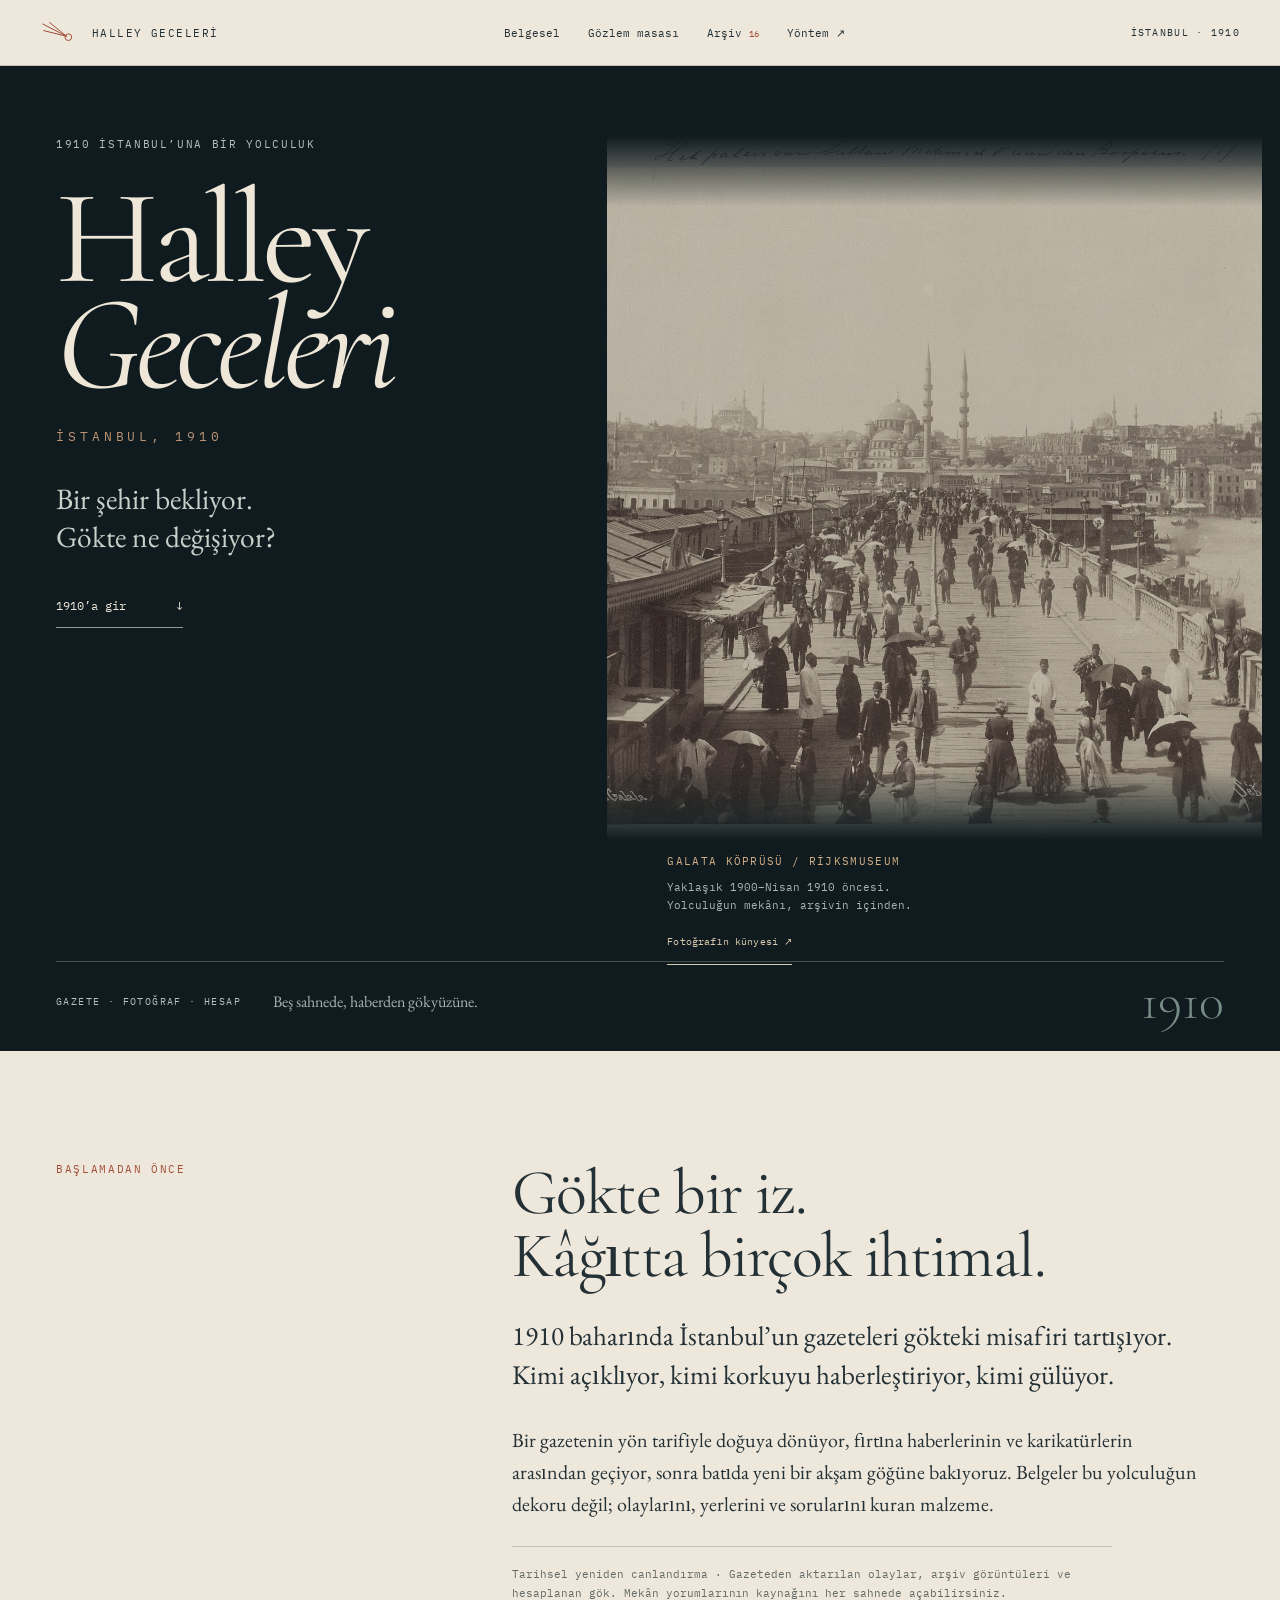
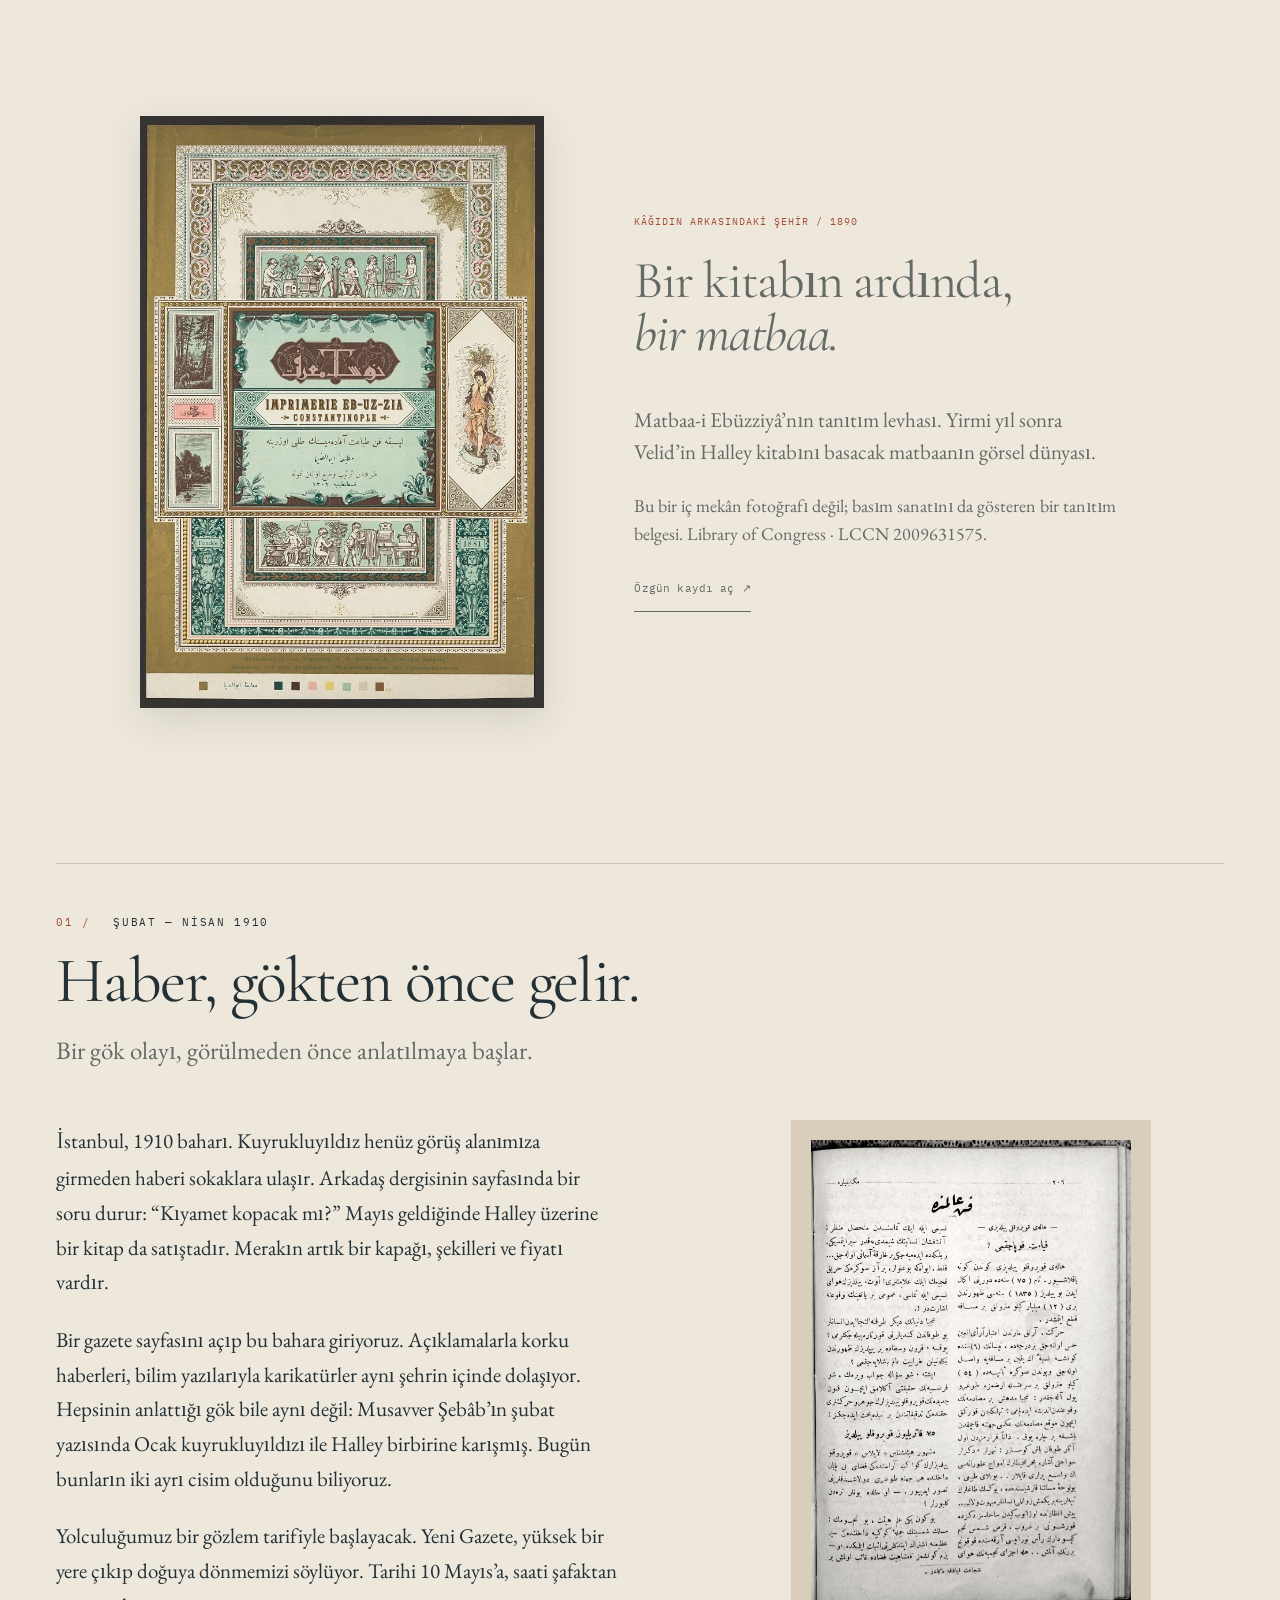
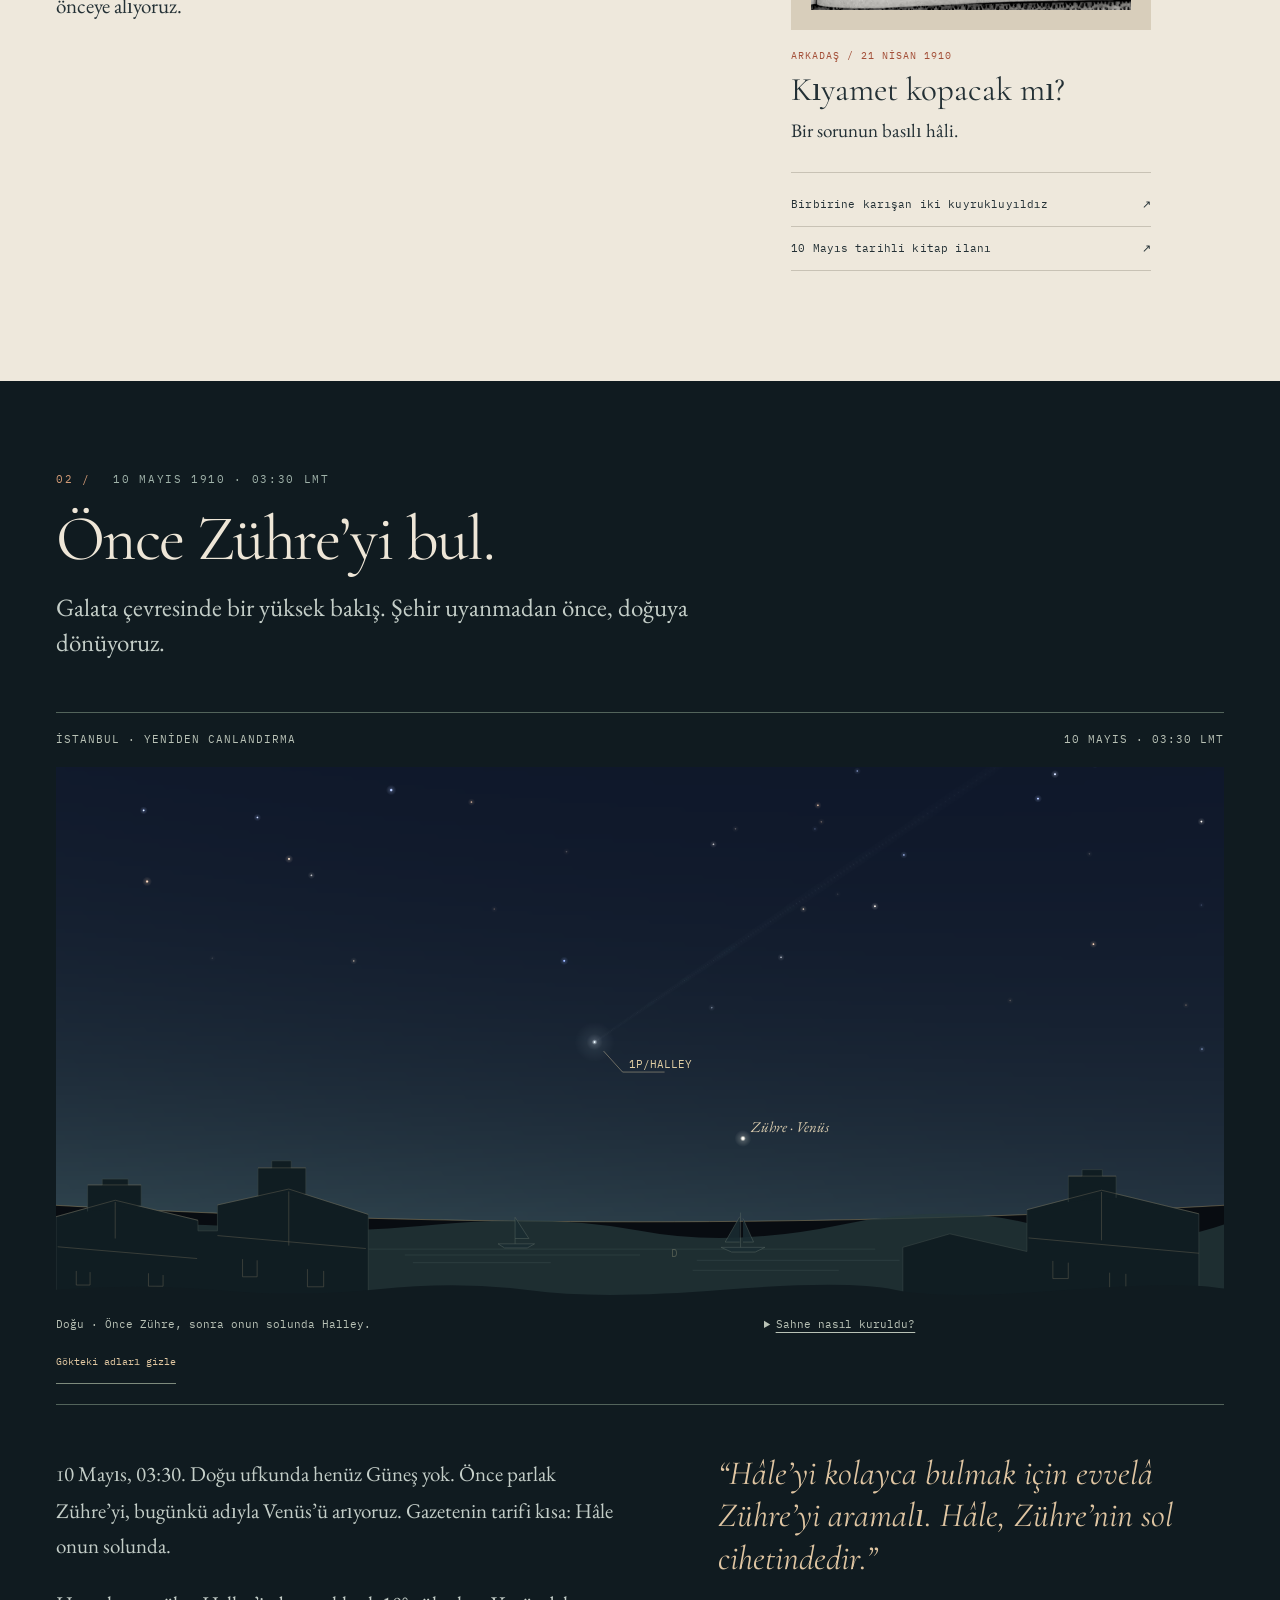
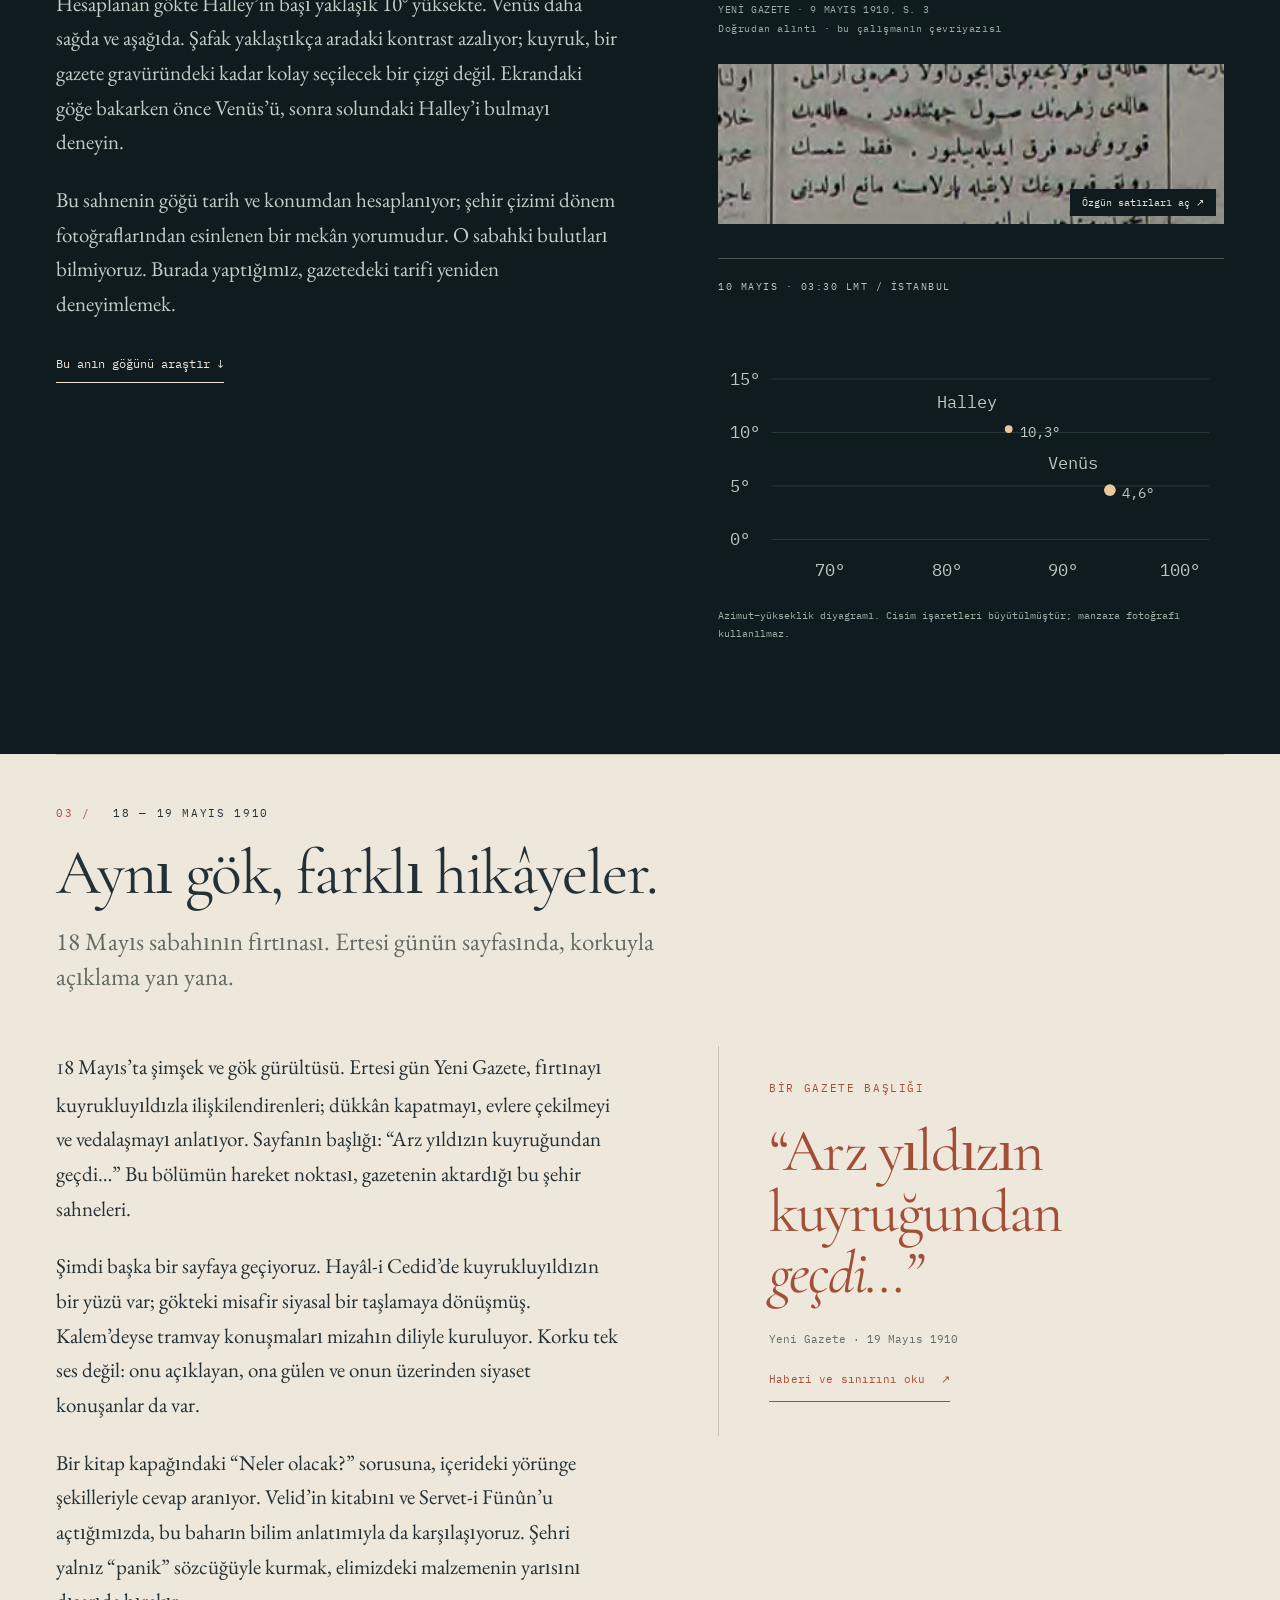
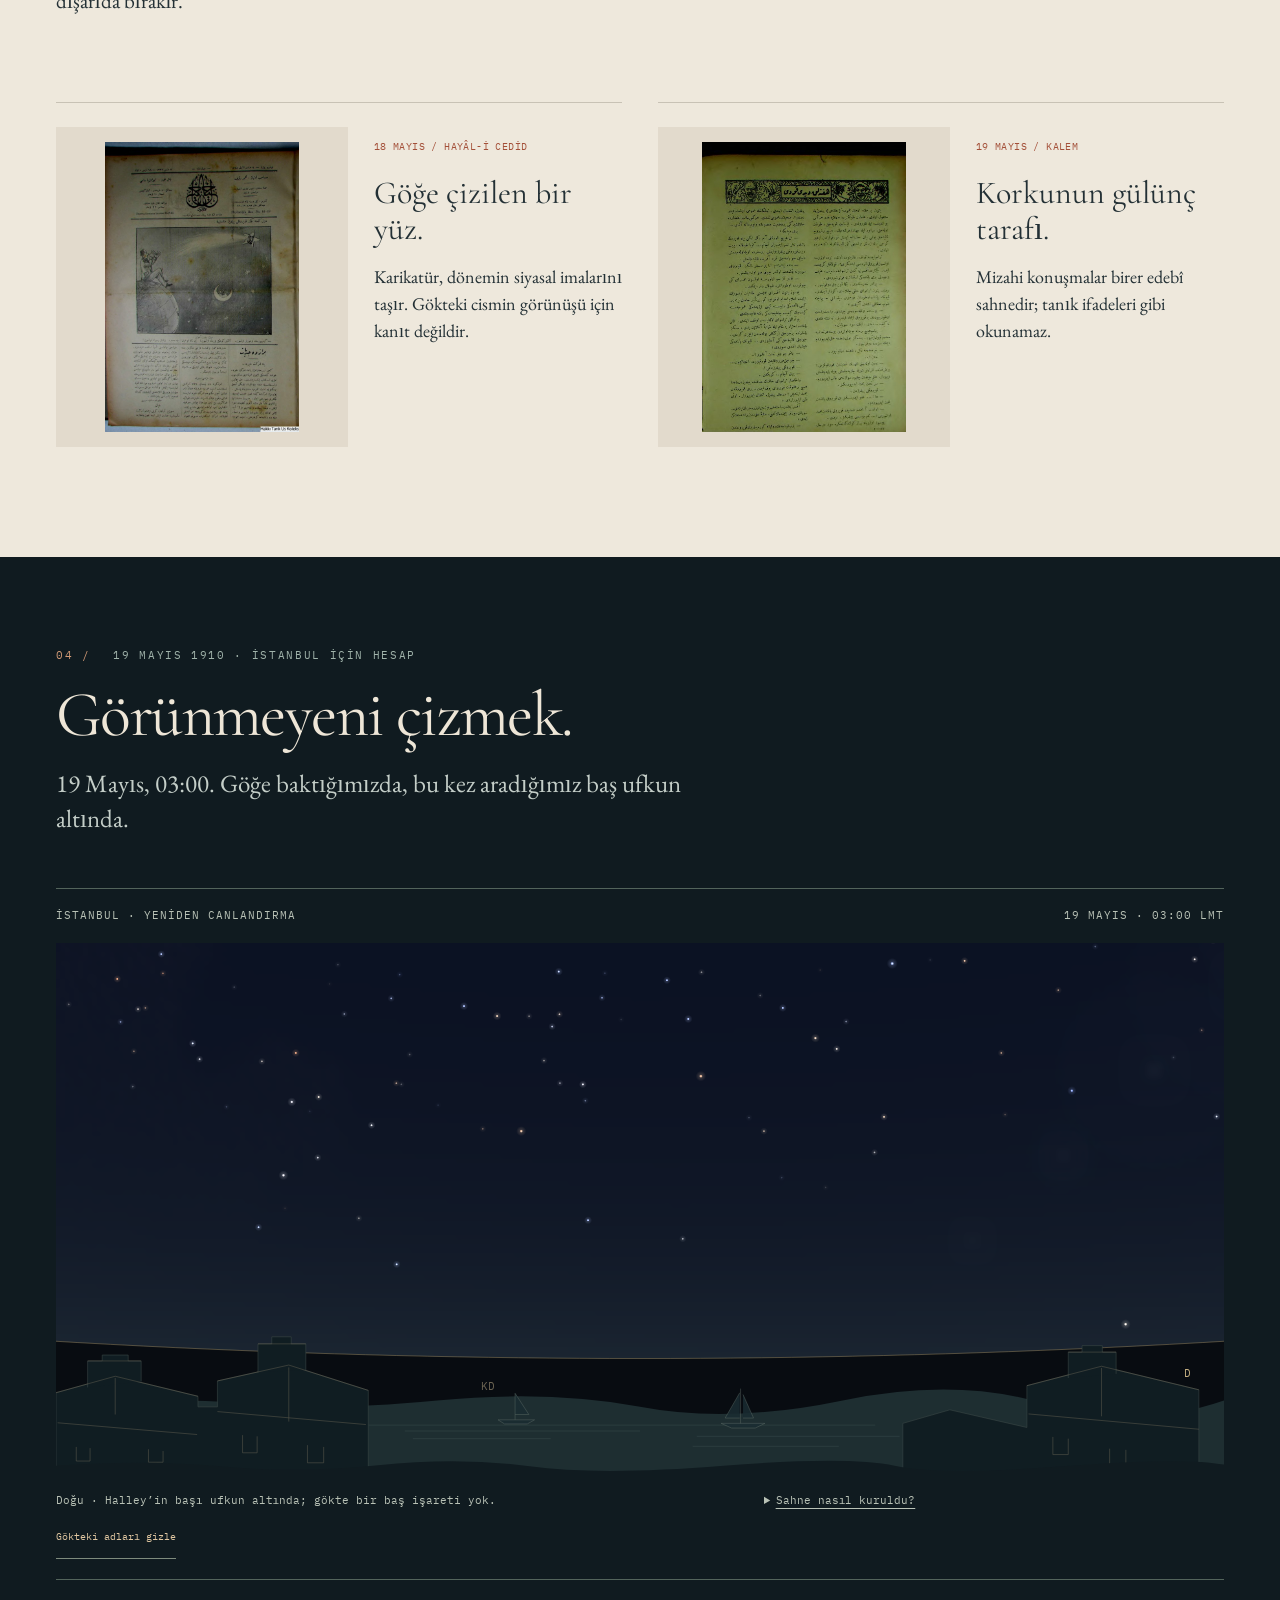
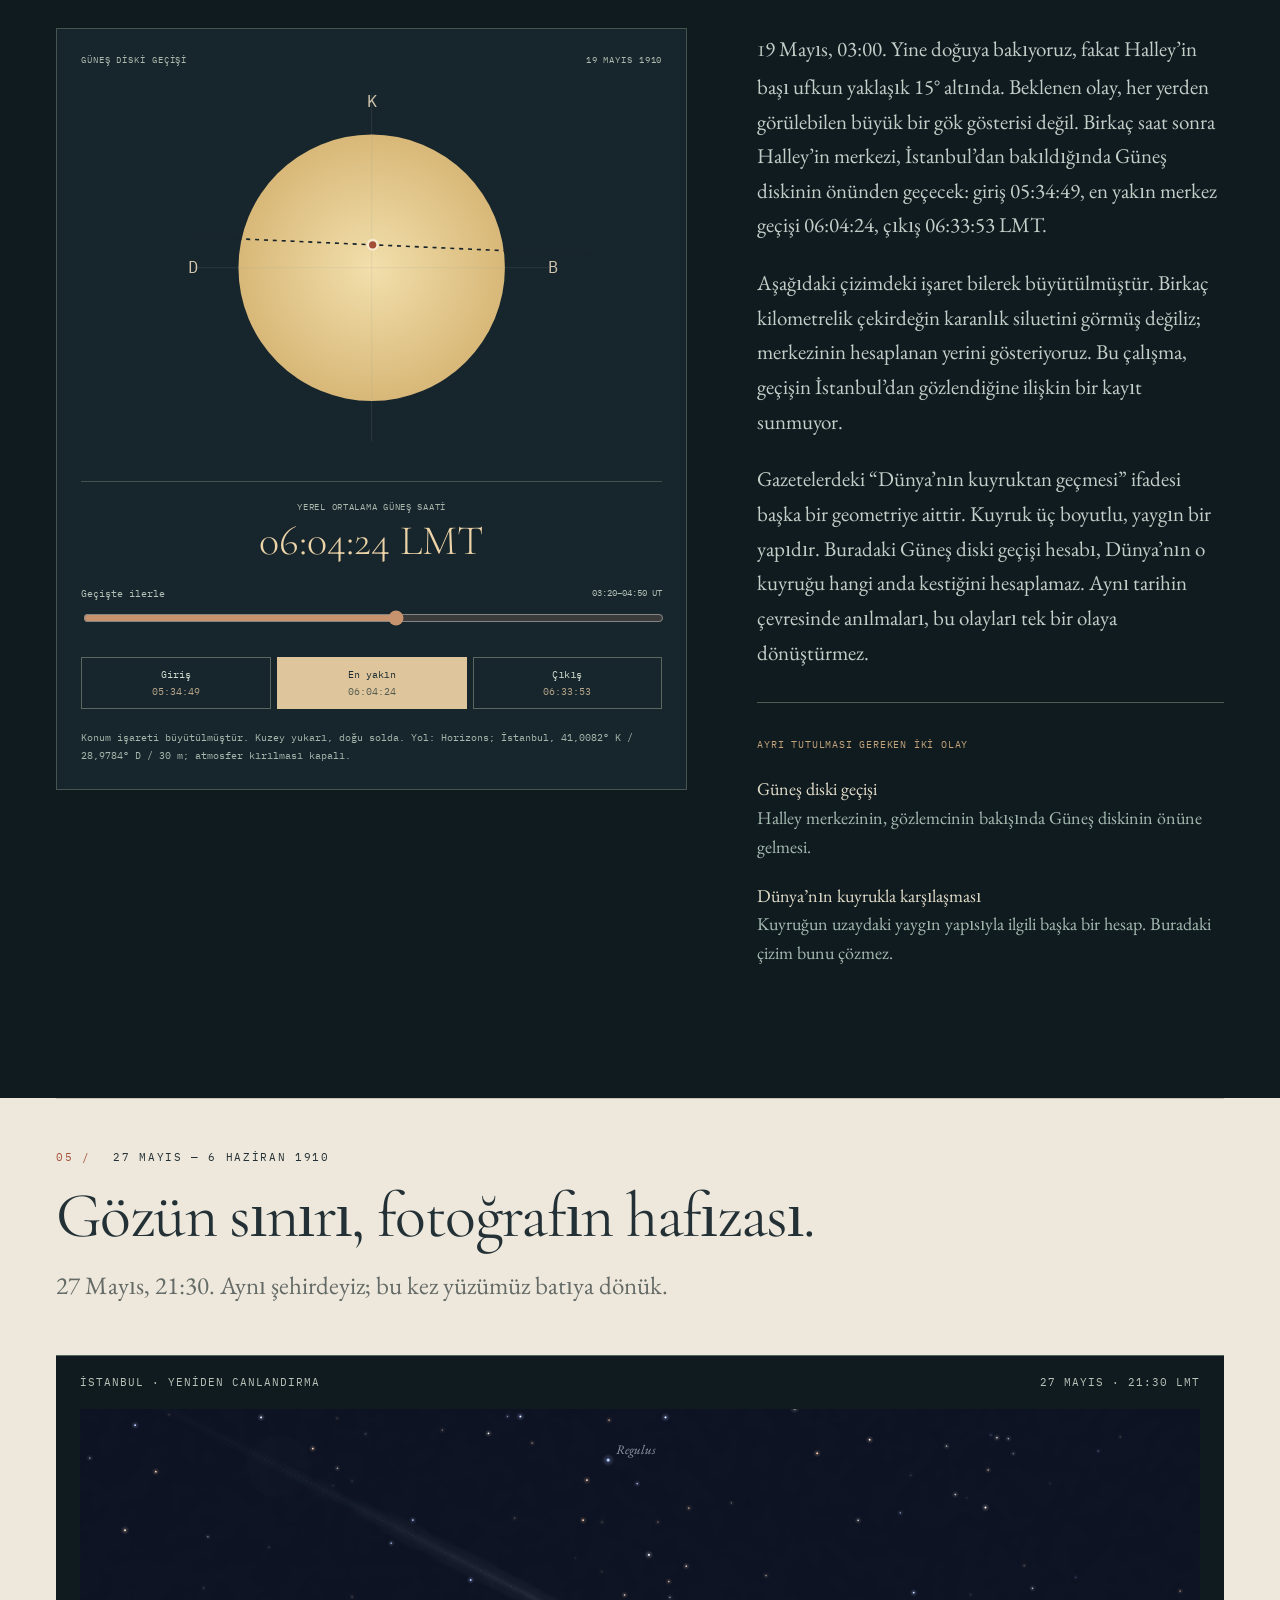
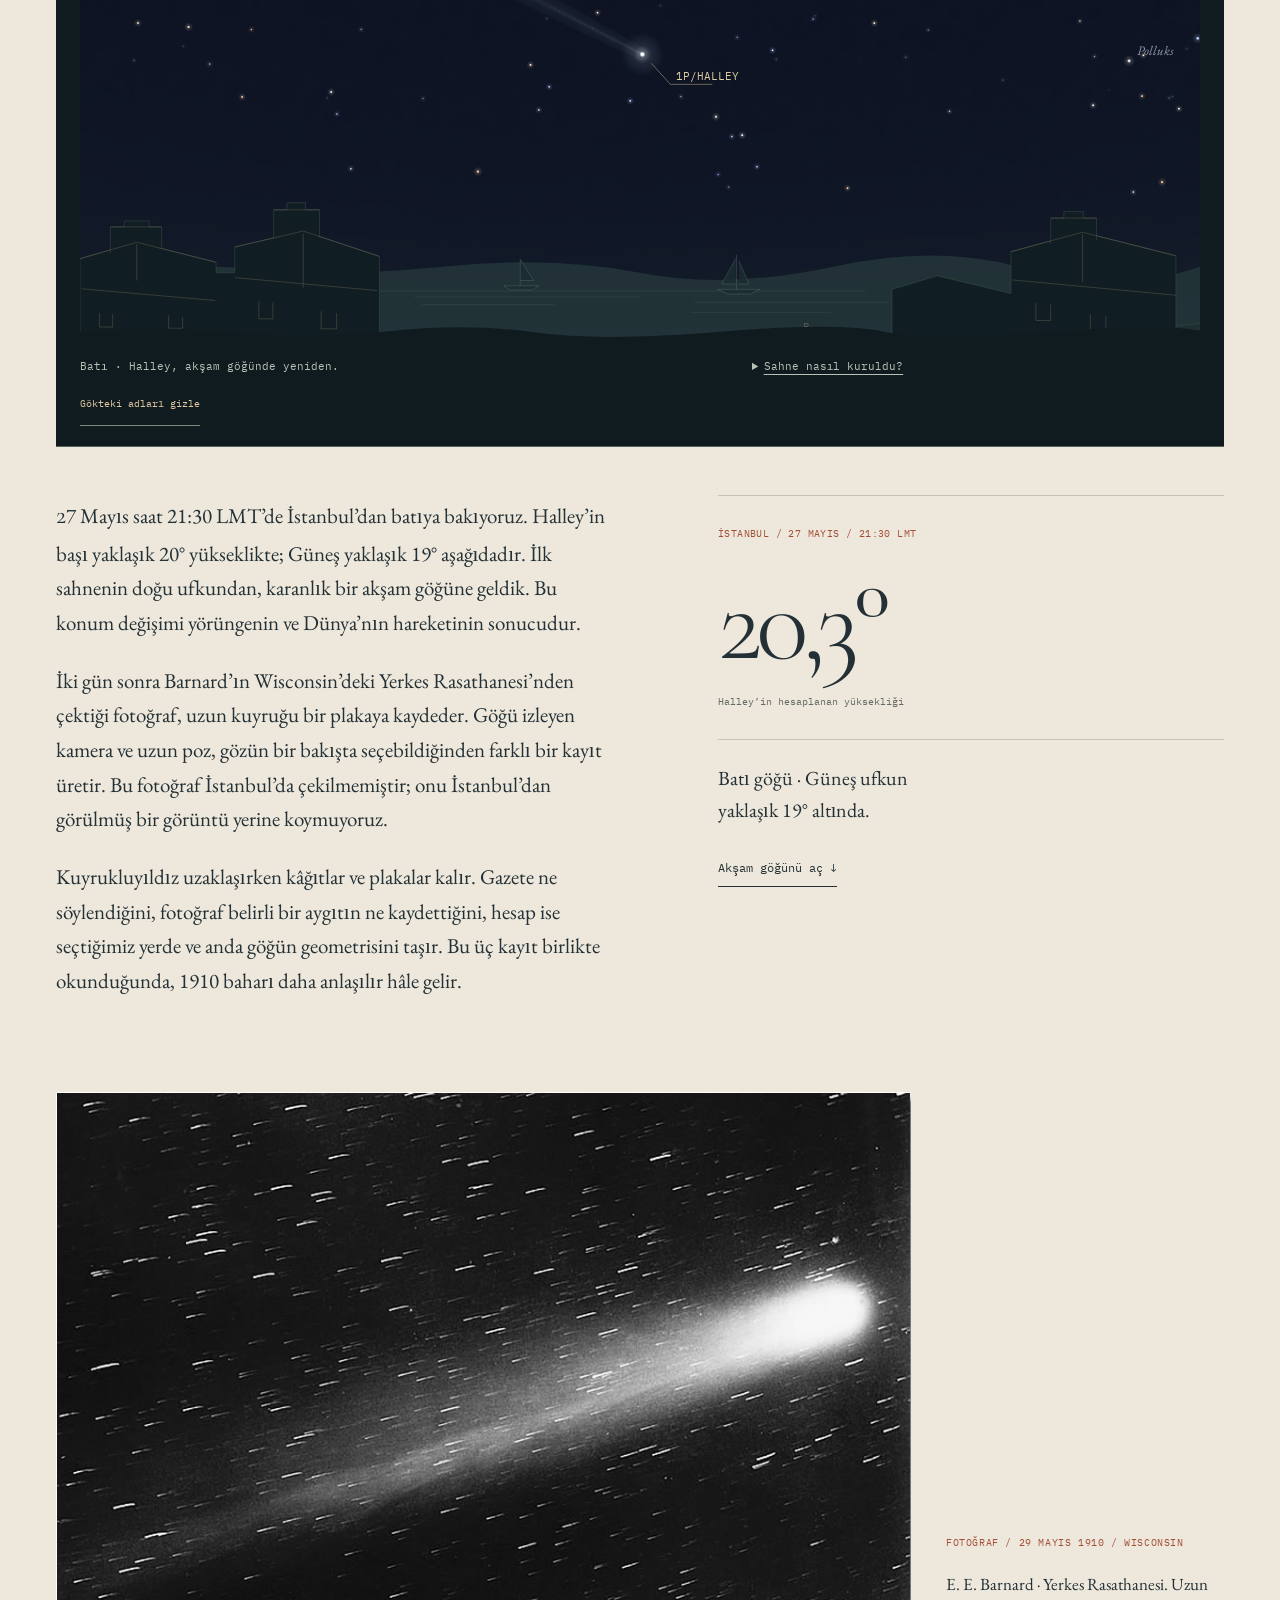
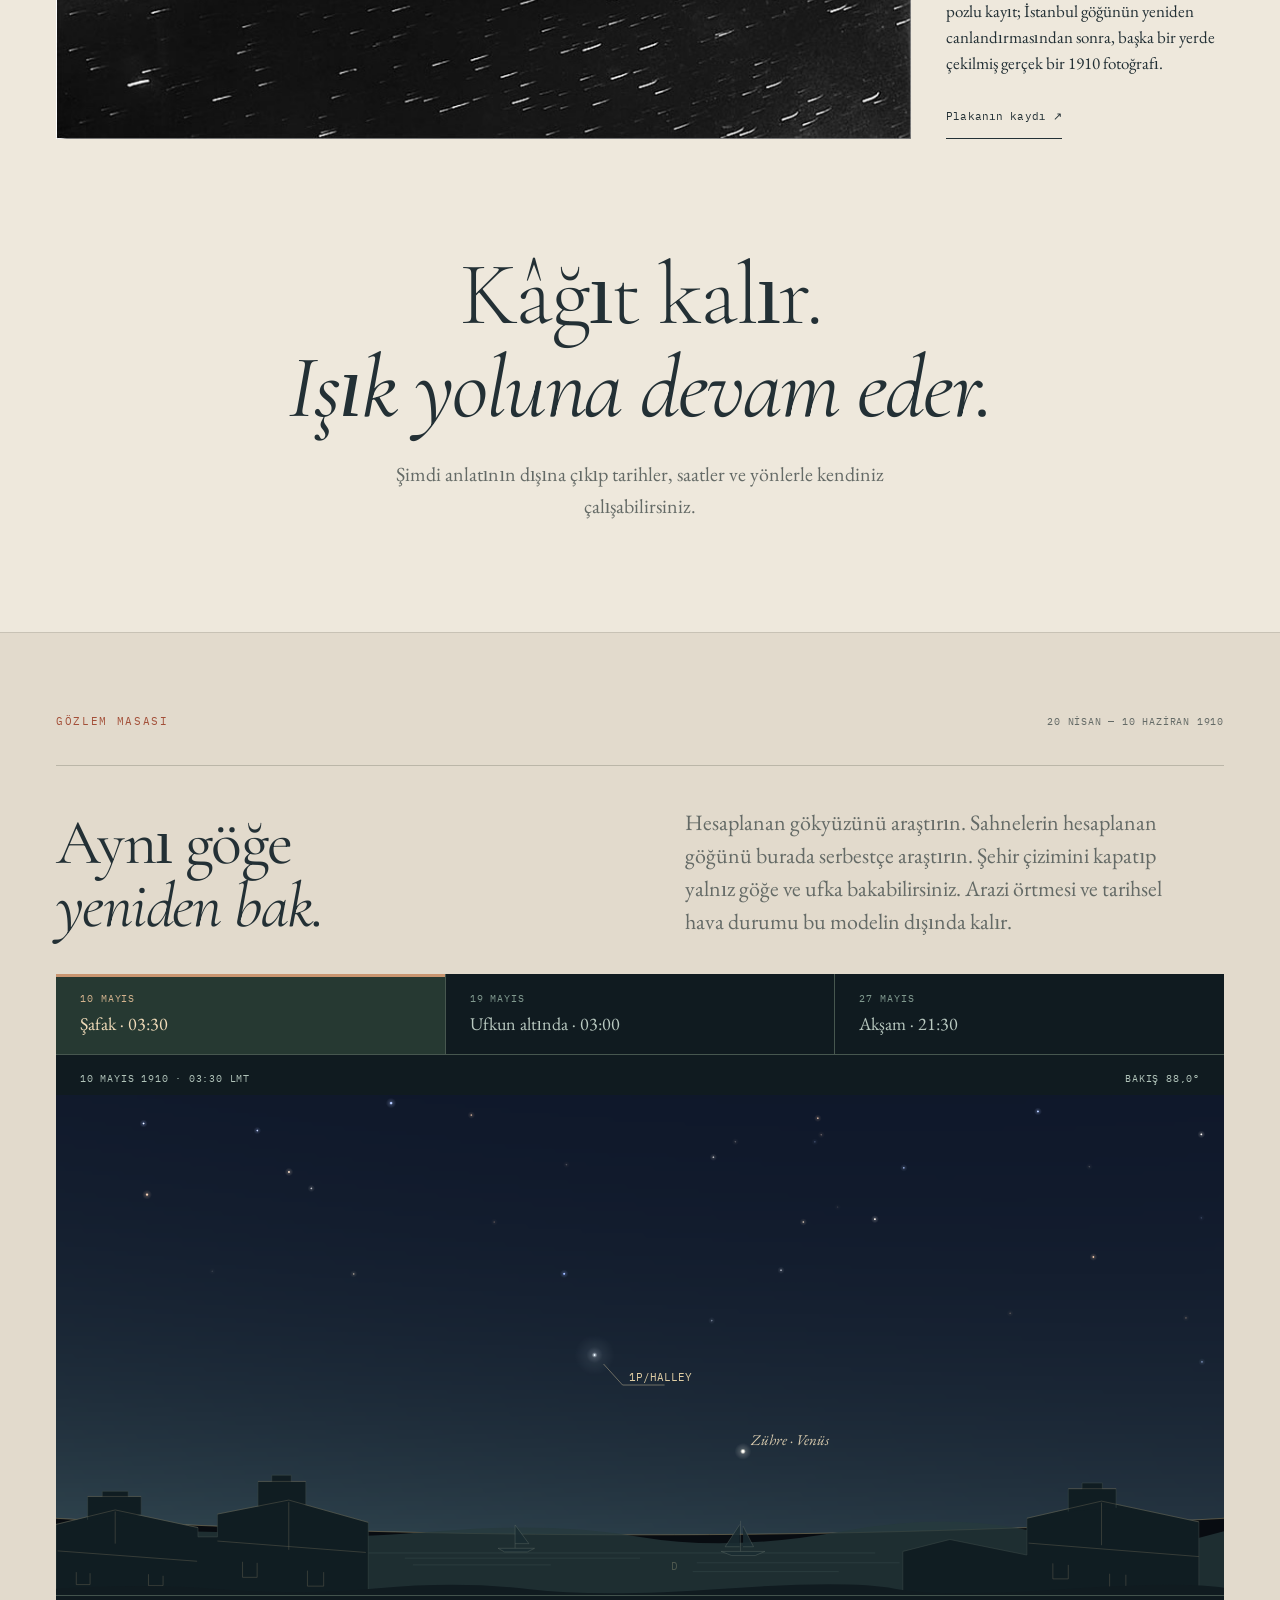
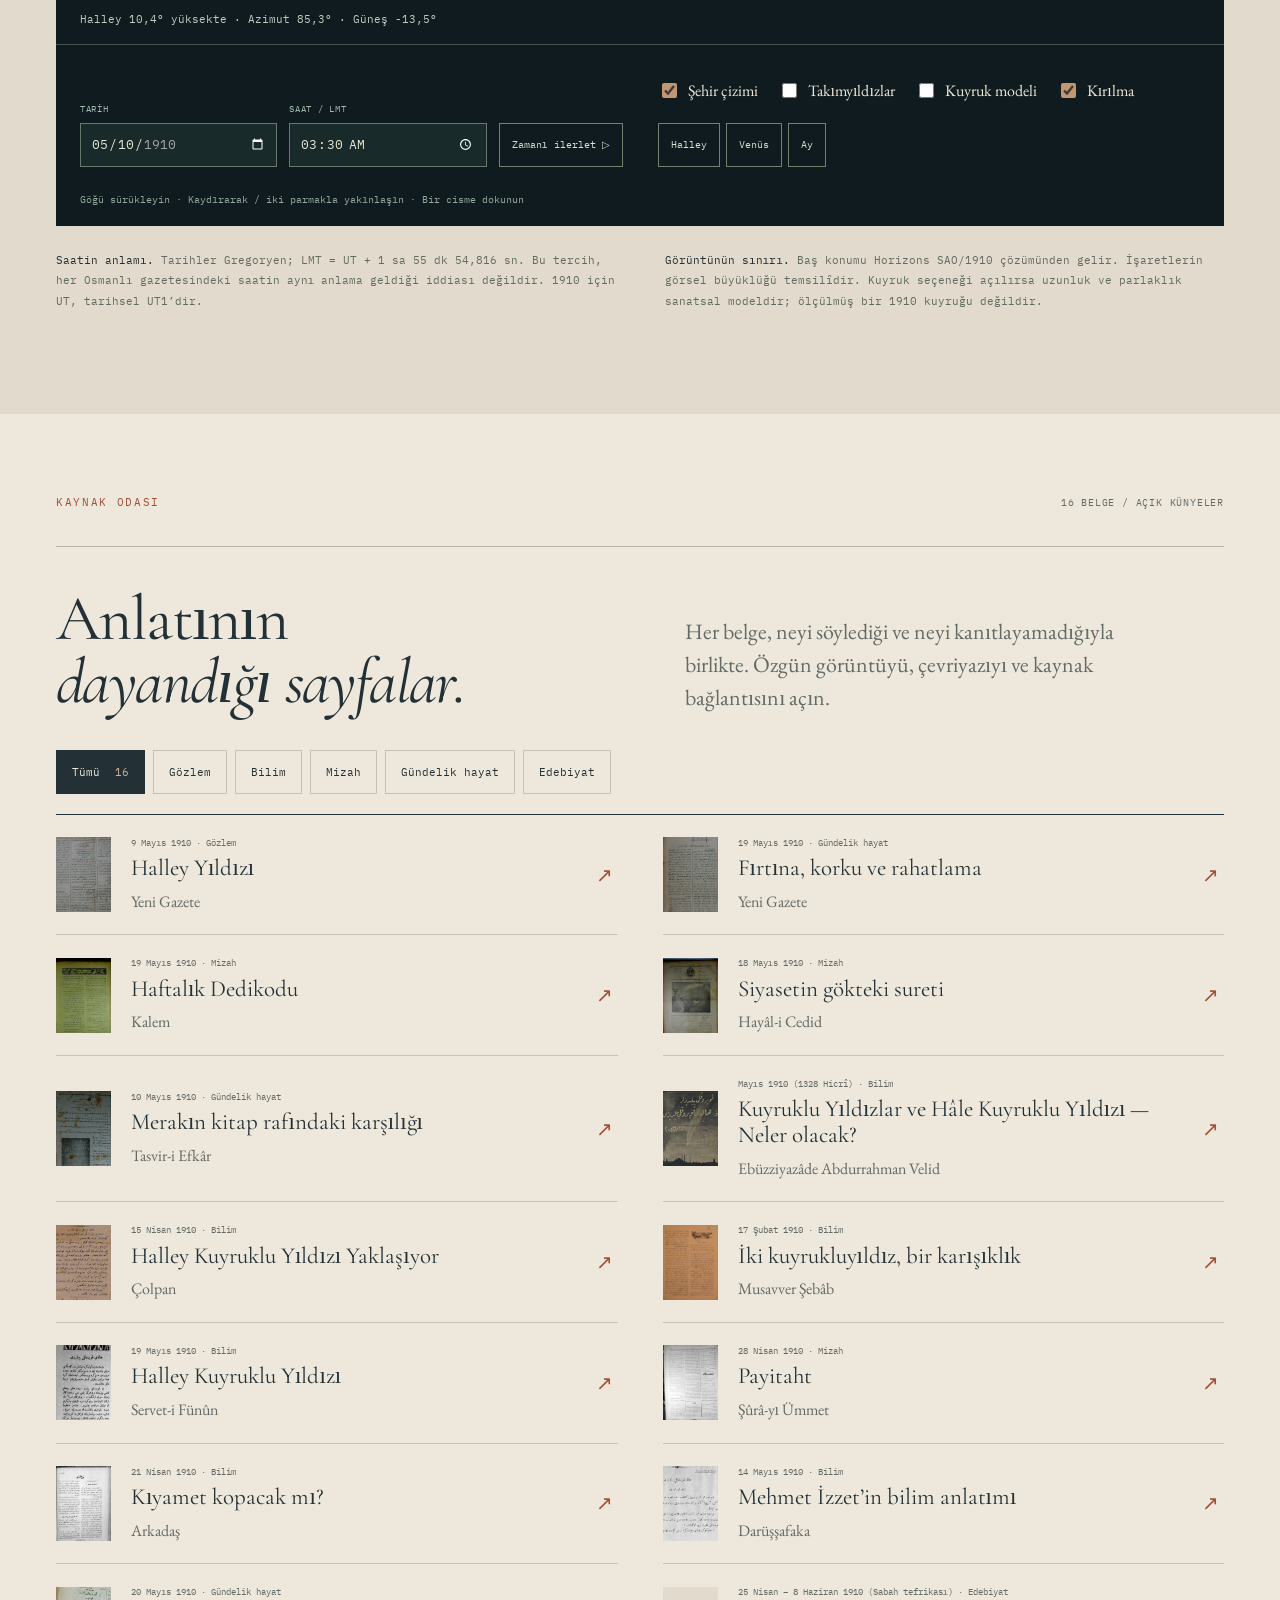
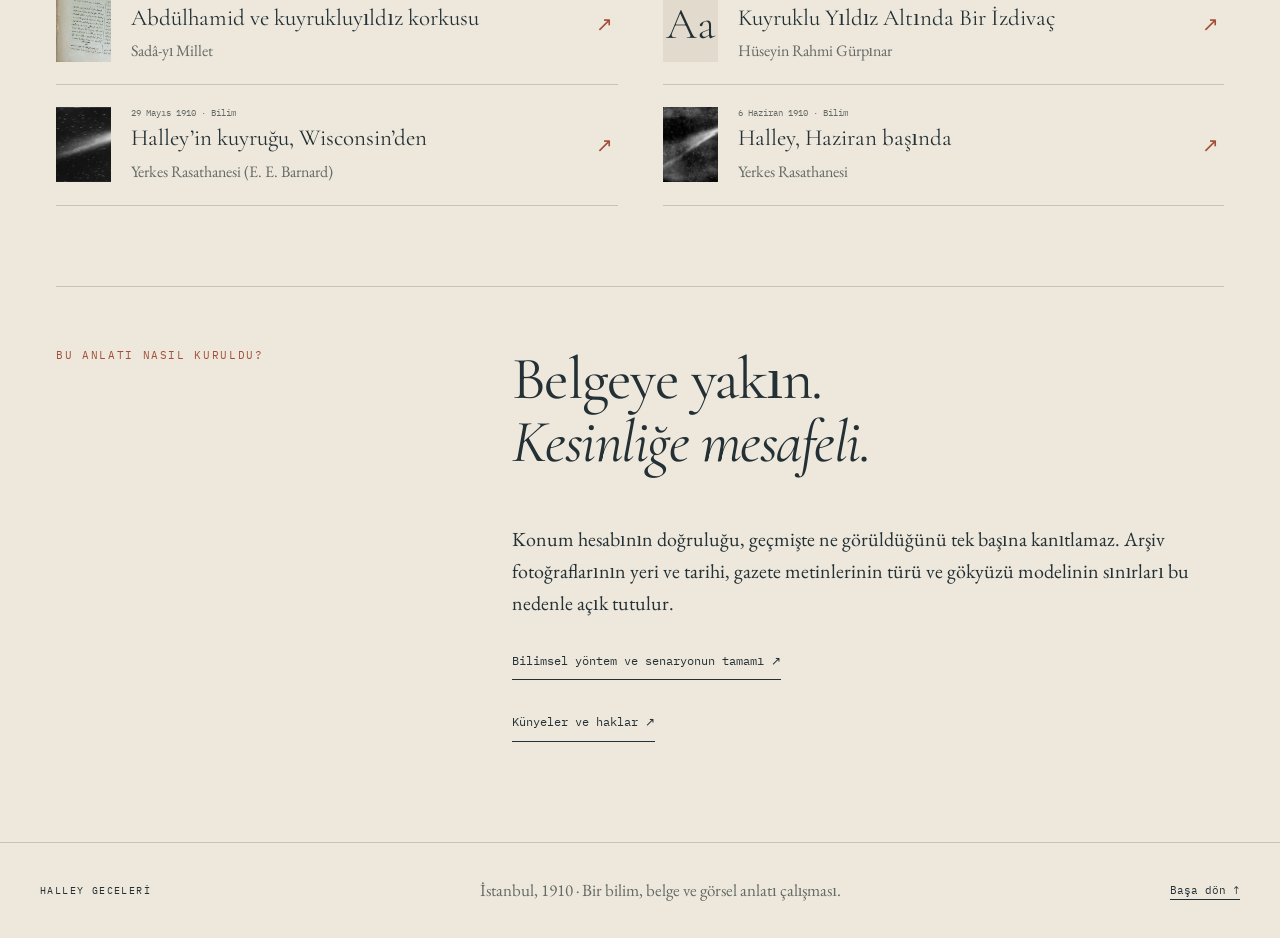
==== commit b7ba36a2: "Rebuild Halley as a source-led historical documentary journey" ====
--- a/index.html
+++ b/index.html
@@ -1,197 +1,26 @@
 <!doctype html>
-<html lang="tr">
-<head>
-<meta charset="utf-8">
-<meta name="viewport" content="width=device-width, initial-scale=1, viewport-fit=cover">
-<title>Halley Geceleri — İstanbul, 1910</title>
-<meta name="description" content="1910 baharında İstanbul’da Halley kuyrukluyıldızı: tarihsel kaynaklara ve NASA/JPL Horizons hesabına dayalı, içinde dolaşılabilen sinematik bir deneyim.">
-<meta name="theme-color" content="#070b11">
-<meta property="og:title" content="Halley Geceleri — İstanbul, 1910">
-<meta property="og:description" content="Dünyanın sonu gelmezse, yarın ne yapacağız?">
-<meta property="og:image" content="docs/preview.jpg">
-<link rel="icon" href="favicon.svg" type="image/svg+xml">
-<link rel="stylesheet" href="css/style.css">
-</head>
-<body class="mode-gate">
-<a class="skip" href="#sky-panel">Doğrudan gökyüzü gözlemine geç</a>
-
-<main id="stage" aria-label="Halley Geceleri sahnesi">
-  <canvas id="sky" tabindex="0" aria-label="Hesaplanan gökyüzü"></canvas>
-  <canvas id="set" aria-hidden="true"></canvas>
-  <div id="grain" aria-hidden="true"></div>
-  <div id="vignette" aria-hidden="true"></div>
-  <div class="bar top" aria-hidden="true"></div><div class="bar bottom" aria-hidden="true"></div>
-  <div id="hotspots"></div>
-  <div id="scene-meta">
-    <div id="slate" aria-live="polite"></div>
-    <div id="photo-cap"></div>
-  </div>
-  <div id="title-card" aria-hidden="true">
-    <h1><span>Halley Geceleri</span><small>İstanbul, 1910</small></h1>
-  </div>
-  <div id="subs" aria-live="polite" aria-atomic="true"></div>
-  <div id="final-line" aria-live="polite"></div>
-</main>
-
-<!-- Başlangıç -->
-<section id="gate" aria-labelledby="gate-h">
-  <div class="gate-inner">
-    <p class="kicker">Tarihsel kaynaklara dayalı sinematik bir deneyim</p>
-    <h2 id="gate-h" class="gate-title">Halley Geceleri<small>İstanbul, 1910</small></h2>
-    <p class="gate-q">“Dünyanın sonu gelmezse, yarın ne yapacağız?”</p>
-    <div class="gate-actions">
-      <button id="start-sound" class="btn primary" type="button"><span aria-hidden="true">◐</span> Sesle başla</button>
-      <button id="start-silent" class="btn" type="button">Sessiz başla <span class="dim">· altyazılı</span></button>
-    </div>
-    <div class="gate-links">
-      <button id="go-sky" class="link" type="button">Doğrudan gökyüzüne in</button>
-      <button id="go-archive" class="link" type="button">Gazete masası</button>
-      <a class="link" href="yontem.html">Yöntem ve kaynaklar</a>
-    </div>
-    <div class="gate-prefs" role="group" aria-label="Görüntü tercihleri">
-      <label><input type="checkbox" id="pref-motion"> Hareketi azalt</label>
-      <label><input type="checkbox" id="pref-large"> Büyük yazı</label>
-      <label><input type="checkbox" id="pref-lite"> Hafif çizim (düşük donanım)</label>
-    </div>
-    <p class="gate-note">Rıza, Münevver ve Yusuf <strong>kurmaca</strong> karakterlerdir; yüzleri gösterilmez, yalnız sesleri duyulur. Görüntüler gerçek fotoğraflar (Berggren, Albert Kahn arşivi, Library of Congress, Rijksmuseum) ve özgün gazete taramalarıdır; her birinin tarihi ekranda yazar. Gökyüzü NASA/JPL Horizons ve astronomy-engine ile hesaplanmıştır. Yaklaşık 11 dakika.</p>
-  </div>
-</section>
-
-<!-- Film denetimleri -->
-<nav id="player" aria-label="Anlatı denetimleri">
-  <button id="p-prev" class="icon" type="button" aria-label="Önceki plan" title="Önceki plan (←)">⟨</button>
-  <button id="p-play" class="icon" type="button" aria-label="Duraklat" title="Duraklat / sürdür (boşluk)">❚❚</button>
-  <button id="p-next" class="icon" type="button" aria-label="Sonraki plan" title="Sonraki plan (→)">⟩</button>
-  <div id="p-progress" role="progressbar" aria-label="Anlatıdaki ilerleme" aria-valuemin="0" aria-valuemax="100"><span></span></div>
-  <label class="p-chapter"><span class="sr">Bölüm</span><select id="p-chapters"></select></label>
-  <button id="p-sound" class="icon" type="button" aria-pressed="false" title="Ses">♪</button>
-  <button id="p-docs" class="txt" type="button">Belgeler</button>
-  <button id="p-sky" class="txt" type="button" title="Bu anın gökyüzüne in">Göğe bak</button>
-</nav>
-
-<!-- Serbest gözlem paneli -->
-<aside id="sky-panel" aria-label="Gökyüzü gözlem defteri" tabindex="-1">
-  <header class="sp-head">
-    <div>
-      <p class="kicker">Gözlem defteri</p>
-      <p id="sp-date" class="sp-date">10 Mayıs 1910</p>
-      <p id="sp-time" class="sp-time"><span id="sp-lmt">03:30</span> <abbr title="Yerel ortalama güneş saati: UT + 1 sa 55 dk 54,816 sn">LMT</abbr> <span class="dim" id="sp-ut">· 01:34 UT</span></p>
-    </div>
-    <button id="sp-collapse" class="icon" type="button" aria-expanded="true" aria-controls="sp-body" aria-label="Gözlem ayarlarını daralt" title="Paneli daralt">–</button>
-  </header>
-  <div id="sp-body">
-    <div class="sp-row presets" role="group" aria-label="Üç gece">
-      <button type="button" data-preset="1910-05-10T03:30" data-az="88" data-alt="10">10 Mayıs · 03:30</button>
-      <button type="button" data-preset="1910-05-19T03:00" data-az="70" data-alt="8">19 Mayıs · 03:00</button>
-      <button type="button" data-preset="1910-05-27T21:30" data-az="262" data-alt="16">27 Mayıs · 21:30</button>
-    </div>
-    <label class="sp-field">Tarih (Gregoryen)
-      <input type="date" id="sp-dateinput" min="1910-04-20" max="1910-06-10" value="1910-05-10">
-    </label>
-    <label class="sp-field">Saat (LMT) <output id="sp-timeout">03:30</output>
-      <input type="range" id="sp-timeinput" min="0" max="1439" step="1" value="210">
-    </label>
-    <div class="sp-row">
-      <button id="sp-play" type="button" class="btn small" aria-pressed="false">▷ Zamanı akıt</button>
-      <label class="sp-inline">Hız <select id="sp-speed"><option value="60">1 dk/sn</option><option value="300" selected>5 dk/sn</option><option value="1800">30 dk/sn</option><option value="14400">4 sa/sn</option></select></label>
-    </div>
-    <label class="sp-field">Bakış noktası
-      <select id="sp-vp"></select>
-    </label>
-    <p id="sp-vpnote" class="sp-note"></p>
-    <div class="sp-row find" role="group" aria-label="Gökte bul">
-      <span class="dim">Bul:</span>
-      <button type="button" data-find="Halley">Halley</button><button type="button" data-find="Venus">Zühre</button><button type="button" data-find="Moon">Ay</button><button type="button" data-find="Jupiter">Müşteri</button><button type="button" data-find="Mars">Merih</button>
-    </div>
-    <fieldset class="sp-layers"><legend>Katmanlar</legend>
-      <label><input type="checkbox" data-opt="lines" checked> Takımyıldız çizgileri</label>
-      <label><input type="checkbox" data-opt="labels" checked> Adlar</label>
-      <label><input type="checkbox" data-opt="landmarks" checked> Yapı adları</label>
-      <label><input type="checkbox" data-opt="grid"> Yükseklik–azimut ızgarası</label>
-      <label><input type="checkbox" data-opt="refraction" checked> Atmosferik kırılma</label>
-      <label><input type="checkbox" data-opt="mw" checked> Samanyolu</label>
-      <label><input type="checkbox" data-opt="tail" checked> Kuyruk modeli <span class="tag model">model</span></label>
-    </fieldset>
-    <label class="sp-field">Kuyruğun fiziksel uzunluk varsayımı <output id="sp-tailout">0,30 AU</output>
-      <input type="range" id="sp-tail" min="0.05" max="0.6" step="0.01" value="0.3">
-    </label>
-    <p class="sp-note">Kuyruk, Güneş’ten dışa doğru düz bir çizgi olarak modellenir; görünür uzunluk bu varsayım, Halley–Dünya uzaklığı ve faz açısından hesaplanır. Parlaklık ve genişlik sanatsal temsildir.</p>
-    <div class="sp-row">
-      <button id="sp-transit" type="button" class="btn small">19 Mayıs Güneş geçişi</button>
-      <button id="sp-story" type="button" class="btn small">Anlatıya dön</button>
-    </div>
-  </div>
-  <div id="sp-info" aria-live="polite"></div>
-  <p class="sp-foot">Sürükle: bak · Tekerlek/iki parmak: yakınlaş · Ok tuşları ve + / − · Bir cisme dokun: bilgi</p>
-</aside>
-<div id="sky-readout" aria-live="off"></div>
-
-<!-- Belge görüntüleyici -->
-<dialog id="doc-dialog" aria-labelledby="doc-title">
-  <div class="dialog-toolbar">
-    <button id="doc-back" type="button" class="link" hidden>← Gazete masası</button>
-    <form method="dialog" class="dlg-close"><button class="icon" aria-label="Belgeyi kapat">×</button></form>
-  </div>
-  <header class="doc-heading">
-    <p class="kicker" id="doc-kicker"></p>
-    <h2 id="doc-title"></h2>
-    <p id="doc-issue" class="mono"></p>
-  </header>
-  <div class="doc-grid">
-    <figure class="doc-figure"><div class="doc-zoom" id="doc-zoom"><img id="doc-img" alt=""></div><figcaption id="doc-cap"></figcaption></figure>
-    <div class="doc-meta">
-      <div id="doc-body"></div>
-      <p id="doc-links"></p>
-    </div>
-  </div>
-</dialog>
-
-<!-- Gazete masası -->
-<dialog id="archive-dialog" aria-labelledby="archive-h" class="wide">
-  <form method="dialog" class="dlg-close"><button class="icon" aria-label="Kapat">×</button></form>
-  <header class="arch-head">
-    <p class="kicker">Hakkı Tarık Us Koleksiyonu · özgün taramalar</p>
-    <h2 id="archive-h">Gazete masası</h2>
-    <p>Aynı gök olayının farklı seslerle yazılışı. Bir belgeye dokunun: özgün görüntü, yayın, tarih, sayfa, bugünkü Türkçe açıklama ve kaynağı birlikte açılır.</p>
-    <div class="arch-filter" role="group" aria-label="Konuya göre süz">
-      <button type="button" data-cat="" aria-pressed="true">Tümü</button><button type="button" data-cat="Gözlem" aria-pressed="false">Gözlem</button><button type="button" data-cat="Bilim" aria-pressed="false">Bilim</button><button type="button" data-cat="Mizah" aria-pressed="false">Mizah</button><button type="button" data-cat="Gündelik hayat" aria-pressed="false">Gündelik hayat</button><button type="button" data-cat="Edebiyat" aria-pressed="false">Edebiyat</button>
-    </div>
-  </header>
-  <div id="arch-desk"></div>
-  <p class="arch-legend"><span class="tag quote">Doğrudan alıntı</span> özgün metnin bu çalışmadaki çevriyazısı · <span class="tag simple">Sadeleştirme</span> anlamın bugünkü Türkçesi · <span class="tag fiction">Özgün senaryo</span> bu deneyim için yazıldı</p>
-</dialog>
-
-<!-- Güneş geçişi -->
-<dialog id="transit-dialog" aria-labelledby="transit-h" class="wide">
-  <form method="dialog" class="dlg-close"><button class="icon" aria-label="Kapat">×</button></form>
-  <p class="kicker">Bilimsel çizim · İstanbul için hesap</p>
-  <h2 id="transit-h">19 Mayıs 1910: Halley Güneş diskinin önünden geçiyor</h2>
-  <div class="transit-wrap"><canvas id="transit-canvas" width="720" height="720" aria-label="Güneş diski ve Halley merkezinin hesaplanan yolu"></canvas>
-    <div class="transit-side">
-      <p id="transit-clock" class="mono big">05:34 LMT</p>
-      <input type="range" id="transit-range" min="0" max="5400" step="10" value="1100" aria-label="Geçiş zamanı">
-      <div class="transit-events" id="transit-events"></div>
-      <p class="sp-note">Eşit açısal ölçekli teğet düzlem; gök kuzeyi yukarı, doğu soldadır. Halley’in konum işareti <strong>büyütülmüştür</strong>; görülebilir bir çekirdek silueti değildir. Bu geçişin İstanbul’dan gözlendiğine dair bir kayıt bilinmiyor; Helwan’dan da çekirdek görülmediği bildirilmiştir (Nature 83, 1910). Hesap: NASA/JPL Horizons, 1 dakikalık örnekler, kırılma kapalı.</p>
-    </div>
-  </div>
-</dialog>
-
-<div id="toast" role="status" aria-live="polite"></div>
-
-<noscript><div class="noscript"><h1>Halley Geceleri — İstanbul, 1910</h1><p>Bu deneyim JavaScript gerektirir. Yöntem ve kaynaklar için <a href="yontem.html">yontem.html</a>.</p></div></noscript>
-
-<script src="data/sky.js"></script>
-<script src="data/milkyway.js"></script>
-<script src="data/archive.js"></script>
-<script src="data/transit.js"></script>
-<script src="data/pano.js"></script>
-<script src="data/photos.js"></script>
-<script src="js/astro.js"></script>
-<script src="js/landscape.js"></script>
-<script src="js/sky.js"></script>
-<script src="js/audio.js"></script>
-<script src="js/sets.js"></script>
-<script src="js/film.js"></script>
-<script src="js/app.js"></script>
-</body>
-</html>
+<html lang="tr"><head><meta charset="utf-8"><meta name="viewport" content="width=device-width, initial-scale=1"><title>Halley Geceleri — İstanbul, 1910</title>
+<meta name="description" content="1910 İstanbul’unda Halley’i aramak. Gazete, fotoğraf ve astronomik hesabı birlikte okuyan etkileşimli bir bilim belgeseli.">
+<meta name="theme-color" content="#101b20"><meta property="og:title" content="Halley Geceleri — İstanbul, 1910"><meta property="og:description" content="Bir gökyüzü. Gazete, fotoğraf ve hesapta kalan izleri."><meta property="og:image" content="https://arifsolmaz.github.io/halley-geceleri/assets/img/yerkes-29mayis.jpg">
+<link rel="icon" href="favicon.svg"><link rel="stylesheet" href="css/documentary.css"></head>
+<body><a class="skip-link" href="#belgesel">Anlatıya geç</a>
+<header class="site-header"><a class="brand" href="#baslangic" aria-label="Halley Geceleri, başlangıç"><svg viewBox="0 0 48 32" aria-hidden="true"><path d="M3 5 32 20M11 3 32 20M4 13 32 20"/><circle cx="34" cy="21" r="4"/></svg><span>HALLEY GECELERİ</span></a>
+<nav aria-label="Ana bölümler"><a href="#belgesel">Belgesel</a><a href="#gok">Gözlem masası</a><a href="#belgeler">Arşiv <span>16</span></a><a href="yontem.html">Yöntem ↗</a></nav><span class="header-date">İSTANBUL · 1910</span><div class="reading-progress" aria-hidden="true"></div></header>
+<main>
+<section class="hero" id="baslangic" aria-labelledby="main-title"><div class="hero-copy"><p class="eyebrow">1910 İSTANBUL’UNA BİR YOLCULUK</p><h1 id="main-title">Halley<br><em>Geceleri</em></h1><p class="hero-place">İstanbul, 1910</p><p class="hero-question">Bir şehir bekliyor.<br>Gökte ne değişiyor?</p><a class="read-link" href="#belgesel">1910’a gir <span aria-hidden="true">↓</span></a></div>
+<figure class="hero-plate"><img src="assets/photo/kopru-1910.jpg" alt="Galata Köprüsü’nde insanlar; Eminönü ve camiler, 1910 ya da hemen öncesine ait bir İstanbul fotoğrafı" fetchpriority="high"><figcaption><span>GALATA KÖPRÜSÜ / RİJKSMUSEUM</span><p>Yaklaşık 1900–Nisan 1910 öncesi.<br>Yolculuğun mekânı, arşivin içinden.</p><a href="CREDITS.md" class="source-link">Fotoğrafın künyesi ↗</a></figcaption></figure><div class="hero-bottom"><span>GAZETE · FOTOĞRAF · HESAP</span><p>Beş sahnede, haberden gökyüzüne.</p><span class="hero-year" aria-hidden="true">1910</span></div></section>
+<section class="prologue page-width" id="belgesel"><p class="section-marker">BAŞLAMADAN ÖNCE</p><div><h2>Gökte bir iz.<br>Kâğıtta birçok ihtimal.</h2><p class="lead">1910 baharında İstanbul’un gazeteleri gökteki misafiri tartışıyor. Kimi açıklıyor, kimi korkuyu haberleştiriyor, kimi gülüyor.</p><p>Bir gazetenin yön tarifiyle doğuya dönüyor, fırtına haberlerinin ve karikatürlerin arasından geçiyor, sonra batıda yeni bir akşam göğüne bakıyoruz. Belgeler bu yolculuğun dekoru değil; olaylarını, yerlerini ve sorularını kuran malzeme.</p><p class="reading-note">Tarihsel yeniden canlandırma · Gazeteden aktarılan olaylar, arşiv görüntüleri ve hesaplanan gök. Mekân yorumlarının kaynağını her sahnede açabilirsiniz.</p></div></section>
+<figure class="city-plate imprint-plate page-width"><img src="assets/photo/ebuzziya-matbaasi-1890.jpg" alt="Matbaa-i Ebüzziyâ’nın 1890 tarihli, süslü renkli tanıtım levhası" loading="lazy"><figcaption><span>KÂĞIDIN ARKASINDAKİ ŞEHİR / 1890</span><h2>Bir kitabın ardında,<br><em>bir matbaa.</em></h2><p>Matbaa-i Ebüzziyâ’nın tanıtım levhası. Yirmi yıl sonra Velid’in Halley kitabını basacak matbaanın görsel dünyası.</p><p>Bu bir iç mekân fotoğrafı değil; basım sanatını da gösteren bir tanıtım belgesi. Library of Congress · LCCN 2009631575.</p><a class="source-link" href="https://www.loc.gov/pictures/item/2009631575/" target="_blank" rel="noopener">Özgün kaydı aç ↗</a></figcaption></figure>
+<section class="chapter page-width" id="beklenti"><div class="chapter-heading"><p class="eyebrow"><span>01 /</span> Şubat — Nisan 1910</p><h2>Haber, gökten önce gelir.</h2><p class="deck">Bir gök olayı, görülmeden önce anlatılmaya başlar.</p></div><div class="editorial-grid"><div class="prose"><p>İstanbul, 1910 baharı. Kuyrukluyıldız henüz görüş alanımıza girmeden haberi sokaklara ulaşır. Arkadaş dergisinin sayfasında bir soru durur: “Kıyamet kopacak mı?” Mayıs geldiğinde Halley üzerine bir kitap da satıştadır. Merakın artık bir kapağı, şekilleri ve fiyatı vardır.</p><p>Bir gazete sayfasını açıp bu bahara giriyoruz. Açıklamalarla korku haberleri, bilim yazılarıyla karikatürler aynı şehrin içinde dolaşıyor. Hepsinin anlattığı gök bile aynı değil: Musavver Şebâb’ın şubat yazısında Ocak kuyrukluyıldızı ile Halley birbirine karışmış. Bugün bunların iki ayrı cisim olduğunu biliyoruz.</p><p>Yolculuğumuz bir gözlem tarifiyle başlayacak. Yeni Gazete, yüksek bir yere çıkıp doğuya dönmemizi söylüyor. Tarihi 10 Mayıs’a, saati şafaktan önceye alıyoruz.</p></div><aside class="evidence-stack"><figure class="paper-figure"><button data-source="arkadas" aria-label="Arkadaş dergisinin Kıyamet kopacak mı yazısını aç"><img src="assets/img/arkadas.jpg" alt="Arkadaş dergisindeki kuyrukluyıldız yazısının özgün sayfası" loading="lazy"></button><figcaption><span>ARKADAŞ / 21 NİSAN 1910</span><strong>Kıyamet kopacak mı?</strong>Bir sorunun basılı hâli.</figcaption></figure><div class="evidence-footnote"><button class="source-link" data-source="shebab">Birbirine karışan iki kuyrukluyıldız <span aria-hidden="true">↗</span></button><button class="source-link" data-source="kitap">10 Mayıs tarihli kitap ilanı <span aria-hidden="true">↗</span></button></div></aside></div></section>
+<section class="night chapter-night" id="safak"><div class="page-width"><div class="chapter-heading"><p class="eyebrow"><span>02 /</span> 10 Mayıs 1910 · 03:30 LMT</p><h2>Önce Zühre’yi bul.</h2><p class="deck">Galata çevresinde bir yüksek bakış. Şehir uyanmadan önce, doğuya dönüyoruz.</p></div><figure class="reconstruction" data-scene="morning"><div class="scene-topline"><span>İSTANBUL · YENİDEN CANLANDIRMA</span><span>10 MAYIS · 03:30 LMT</span></div><div class="scene-stage"><canvas data-scene-canvas="morning" aria-label="Doğu · Önce Zühre, sonra onun solunda Halley."></canvas><svg class="city-drawing" viewBox="0 0 1440 270" preserveAspectRatio="none" aria-hidden="true"><path class="far-shore" d="M0 151Q160 139 245 151T470 145T720 156T970 145T1220 151T1440 145V270H0Z"/><path class="waterline" d="M385 187H1010m-580 10h290m70 9h250m-600 4h170m175 13h180"/><g class="boats"><path d="M545 178h45l-9 7h-28Zm21 0v-45l17 36h-17m254 15h54l-12 8h-29Zm24 0v-59m-1 7-18 43h18m4-40 13 40h-13"/></g><g class="roof-mass"><path d="M0 270V132l73-28 102 34v18h24v-44l88-27 98 43v142Zm1044 0v-86l58-23 95 30v-71l92-33 120 40v143Z"/><path d="M39 123v-45h18v-10h32v10h16v35m144-16V49h17V37h24v12h18v45m940 13V63h17V52h25v11h17v37"/></g><g class="roof-light"><path d="m0 132 73-28 102 34m24-26 88-27 98 43m812-8 92-33 120 40M73 107v62m214-80v92m1002-91v82M2 183l172 20m25-39 183 22m817-18 210 26M39 78h66m144-29h59m940 14h59"/><path d="M25 224v24h17v-22m72 2v22h18v-19m98-27v30h18v-28m62 15v30h20v-27m899-17v30h19v-27m51 17v27h20v-25"/></g><path class="foreground-edge" d="M0 256q110-11 203 1t194-2 187 2 239-1 211 0 206 1 200-3v16H0Z"/></svg></div><figcaption><div><span>Doğu · Önce Zühre, sonra onun solunda Halley.</span><button class="scene-label-toggle" data-scene-labels="morning" aria-pressed="true">Gökteki adları gizle</button></div><details><summary>Sahne nasıl kuruldu?</summary><p>Gökyüzü: belirtilen an için Galata (41,02562° K, 28,97414° D); yıldızlar ve Halley’in başı hesaplanır. Çatı çizgisi: dönem Galata fotoğraflarından esinlenen özgün, stilize çizim; bina ölçümü veya gerçek görüş engeli modeli değildir. Kuyruğun uzunluğu ve parlaklığı temsilîdir. Hava açık kabul edilmiştir.</p></details></figcaption></figure><div class="editorial-grid"><div><div class="prose"><p>10 Mayıs, 03:30. Doğu ufkunda henüz Güneş yok. Önce parlak Zühre’yi, bugünkü adıyla Venüs’ü arıyoruz. Gazetenin tarifi kısa: Hâle onun solunda.</p><p>Hesaplanan gökte Halley’in başı yaklaşık 10° yüksekte. Venüs daha sağda ve aşağıda. Şafak yaklaştıkça aradaki kontrast azalıyor; kuyruk, bir gazete gravüründeki kadar kolay seçilecek bir çizgi değil. Ekrandaki göğe bakarken önce Venüs’ü, sonra solundaki Halley’i bulmayı deneyin.</p><p>Bu sahnenin göğü tarih ve konumdan hesaplanıyor; şehir çizimi dönem fotoğraflarından esinlenen bir mekân yorumudur. O sabahki bulutları bilmiyoruz. Burada yaptığımız, gazetedeki tarifi yeniden deneyimlemek.</p></div><a class="text-link" href="#gok" data-observe="morning">Bu anın göğünü araştır ↓</a></div><div class="direction-evidence"><blockquote>“Hâle’yi kolayca bulmak için evvelâ Zühre’yi aramalı. Hâle, Zühre’nin sol cihetindedir.”</blockquote><p class="quote-credit">YENİ GAZETE · 9 MAYIS 1910, S. 3<br>Doğrudan alıntı · bu çalışmanın çevriyazısı</p><button class="scan-strip" data-source="yeni9" aria-label="Yön tarifinin özgün taramasını aç"><img src="assets/img/yeni9-zuhre.jpg" alt="Halley’i bulmak için Venüs’ü aramayı söyleyen gazete satırları" loading="lazy"><span>Özgün satırları aç ↗</span></button><div class="direction-chart"><p class="micro-label">10 MAYIS · 03:30 LMT / İSTANBUL</p><svg id="direction-svg" viewBox="0 0 520 300" role="img" aria-label="10 Mayıs sabahı hesaplanan azimut ve yükseklik diyagramı; Halley Venüs’ün solunda ve daha yüksekte"></svg><p>Azimut–yükseklik diyagramı. Cisim işaretleri büyütülmüştür; manzara fotoğrafı kullanılmaz.</p></div></div></div></div></section>
+<section class="chapter page-width" id="soylenti"><div class="chapter-heading"><p class="eyebrow"><span>03 /</span> 18 — 19 Mayıs 1910</p><h2>Aynı gök, farklı hikâyeler.</h2><p class="deck">18 Mayıs sabahının fırtınası. Ertesi günün sayfasında, korkuyla açıklama yan yana.</p></div><div class="editorial-grid"><div class="prose"><p>18 Mayıs’ta şimşek ve gök gürültüsü. Ertesi gün Yeni Gazete, fırtınayı kuyrukluyıldızla ilişkilendirenleri; dükkân kapatmayı, evlere çekilmeyi ve vedalaşmayı anlatıyor. Sayfanın başlığı: “Arz yıldızın kuyruğundan geçdi…” Bu bölümün hareket noktası, gazetenin aktardığı bu şehir sahneleri.</p><p>Şimdi başka bir sayfaya geçiyoruz. Hayâl-i Cedid’de kuyrukluyıldızın bir yüzü var; gökteki misafir siyasal bir taşlamaya dönüşmüş. Kalem’deyse tramvay konuşmaları mizahın diliyle kuruluyor. Korku tek ses değil: onu açıklayan, ona gülen ve onun üzerinden siyaset konuşanlar da var.</p><p>Bir kitap kapağındaki “Neler olacak?” sorusuna, içerideki yörünge şekilleriyle cevap aranıyor. Velid’in kitabını ve Servet-i Fünûn’u açtığımızda, bu baharın bilim anlatımıyla da karşılaşıyoruz. Şehri yalnız “panik” sözcüğüyle kurmak, elimizdeki malzemenin yarısını dışarıda bırakır.</p></div><aside class="headline-exhibit"><p class="micro-label">BİR GAZETE BAŞLIĞI</p><blockquote>“Arz yıldızın<br>kuyruğundan<br><em>geçdi…”</em></blockquote><p>Yeni Gazete · 19 Mayıs 1910</p><button class="source-link" data-source="yeni19">Haberi ve sınırını oku <span aria-hidden="true">↗</span></button></aside></div><div class="document-pair"><figure><button data-source="hayal18" aria-label="Hayâl-i Cedid karikatürünü aç"><img src="assets/img/hayal18.jpg" alt="Hayâl-i Cedid’de insan yüzlü kuyrukluyıldız karikatürü" loading="lazy"></button><figcaption><span>18 MAYIS / HAYÂL-İ CEDİD</span><h3>Göğe çizilen bir yüz.</h3><p>Karikatür, dönemin siyasal imalarını taşır. Gökteki cismin görünüşü için kanıt değildir.</p></figcaption></figure><figure><button data-source="kalem19" aria-label="Kalem’in Haftalık Dedikodu yazısını aç"><img src="assets/img/kalem19.jpg" alt="Kalem dergisinin kuyrukluyıldız hakkındaki mizah yazısı" loading="lazy"></button><figcaption><span>19 MAYIS / KALEM</span><h3>Korkunun gülünç tarafı.</h3><p>Mizahi konuşmalar birer edebî sahnedir; tanık ifadeleri gibi okunamaz.</p></figcaption></figure></div></section>
+<section class="transit-chapter night" id="gecis"><div class="page-width"><div class="chapter-heading"><p class="eyebrow"><span>04 /</span> 19 Mayıs 1910 · İstanbul için hesap</p><h2>Görünmeyeni çizmek.</h2><p class="deck">19 Mayıs, 03:00. Göğe baktığımızda, bu kez aradığımız baş ufkun altında.</p></div><figure class="reconstruction" data-scene="below"><div class="scene-topline"><span>İSTANBUL · YENİDEN CANLANDIRMA</span><span>19 MAYIS · 03:00 LMT</span></div><div class="scene-stage"><canvas data-scene-canvas="below" aria-label="Doğu · Halley’in başı ufkun altında; gökte bir baş işareti yok."></canvas><svg class="city-drawing" viewBox="0 0 1440 270" preserveAspectRatio="none" aria-hidden="true"><path class="far-shore" d="M0 151Q160 139 245 151T470 145T720 156T970 145T1220 151T1440 145V270H0Z"/><path class="waterline" d="M385 187H1010m-580 10h290m70 9h250m-600 4h170m175 13h180"/><g class="boats"><path d="M545 178h45l-9 7h-28Zm21 0v-45l17 36h-17m254 15h54l-12 8h-29Zm24 0v-59m-1 7-18 43h18m4-40 13 40h-13"/></g><g class="roof-mass"><path d="M0 270V132l73-28 102 34v18h24v-44l88-27 98 43v142Zm1044 0v-86l58-23 95 30v-71l92-33 120 40v143Z"/><path d="M39 123v-45h18v-10h32v10h16v35m144-16V49h17V37h24v12h18v45m940 13V63h17V52h25v11h17v37"/></g><g class="roof-light"><path d="m0 132 73-28 102 34m24-26 88-27 98 43m812-8 92-33 120 40M73 107v62m214-80v92m1002-91v82M2 183l172 20m25-39 183 22m817-18 210 26M39 78h66m144-29h59m940 14h59"/><path d="M25 224v24h17v-22m72 2v22h18v-19m98-27v30h18v-28m62 15v30h20v-27m899-17v30h19v-27m51 17v27h20v-25"/></g><path class="foreground-edge" d="M0 256q110-11 203 1t194-2 187 2 239-1 211 0 206 1 200-3v16H0Z"/></svg></div><figcaption><div><span>Doğu · Halley’in başı ufkun altında; gökte bir baş işareti yok.</span><button class="scene-label-toggle" data-scene-labels="below" aria-pressed="true">Gökteki adları gizle</button></div><details><summary>Sahne nasıl kuruldu?</summary><p>Gökyüzü: belirtilen an için Galata (41,02562° K, 28,97414° D); yıldızlar ve Halley’in başı hesaplanır. Çatı çizgisi: dönem Galata fotoğraflarından esinlenen özgün, stilize çizim; bina ölçümü veya gerçek görüş engeli modeli değildir. Kuyruğun uzunluğu ve parlaklığı temsilîdir. Hava açık kabul edilmiştir.</p></details></figcaption></figure><div class="transit-layout"><div class="transit-instrument"><div class="instrument-head"><span>GÜNEŞ DİSKİ GEÇİŞİ</span><span>19 MAYIS 1910</span></div><svg id="transit-svg" viewBox="0 0 720 500" role="img" aria-label="Halley merkezinin Güneş diski üzerindeki hesaplanan yolu"><defs><radialGradient id="sun-wash"><stop stop-color="#f2dfac"/><stop offset="1" stop-color="#d8b878"/></radialGradient></defs><circle cx="360" cy="235" r="165" fill="url(#sun-wash)"/><path d="M140 235H580M360 20V450" stroke="#929d9b" stroke-opacity=".2"/><text x="360" y="36" text-anchor="middle">K</text><text x="132" y="242">D</text><text x="578" y="242">B</text><path id="transit-path" fill="none" stroke="#18232a" stroke-width="2" stroke-dasharray="5 6"/><circle id="transit-point" r="6" fill="#a34f38" stroke="#f7ebcd" stroke-width="3"/></svg><div class="transit-readout"><span>YEREL ORTALAMA GÜNEŞ SAATİ</span><output id="transit-time">06:04 LMT</output></div><label class="range-label" for="transit-slider">Geçişte ilerle <span>03:20–04:50 UT</span></label><input id="transit-slider" type="range" min="0" max="5400" step="1" value="2910"><div class="event-buttons" id="event-buttons"></div><p class="instrument-note">Konum işareti büyütülmüştür. Kuzey yukarı, doğu solda. Yol: Horizons; İstanbul, 41,0082° K / 28,9784° D / 30 m; atmosfer kırılması kapalı.</p></div><div><div class="prose"><p>19 Mayıs, 03:00. Yine doğuya bakıyoruz, fakat Halley’in başı ufkun yaklaşık 15° altında. Beklenen olay, her yerden görülebilen büyük bir gök gösterisi değil. Birkaç saat sonra Halley’in merkezi, İstanbul’dan bakıldığında Güneş diskinin önünden geçecek: giriş 05:34:49, en yakın merkez geçişi 06:04:24, çıkış 06:33:53 LMT.</p><p>Aşağıdaki çizimdeki işaret bilerek büyütülmüştür. Birkaç kilometrelik çekirdeğin karanlık siluetini görmüş değiliz; merkezinin hesaplanan yerini gösteriyoruz. Bu çalışma, geçişin İstanbul’dan gözlendiğine ilişkin bir kayıt sunmuyor.</p><p>Gazetelerdeki “Dünya’nın kuyruktan geçmesi” ifadesi başka bir geometriye aittir. Kuyruk üç boyutlu, yaygın bir yapıdır. Buradaki Güneş diski geçişi hesabı, Dünya’nın o kuyruğu hangi anda kestiğini hesaplamaz. Aynı tarihin çevresinde anılmaları, bu olayları tek bir olaya dönüştürmez.</p></div><div class="science-aside"><span>AYRI TUTULMASI GEREKEN İKİ OLAY</span><p><b>Güneş diski geçişi</b><br>Halley merkezinin, gözlemcinin bakışında Güneş diskinin önüne gelmesi.</p><p><b>Dünya’nın kuyrukla karşılaşması</b><br>Kuyruğun uzaydaki yaygın yapısıyla ilgili başka bir hesap. Buradaki çizim bunu çözmez.</p></div></div></div></div></section>
+<section class="chapter page-width" id="iz"><div class="chapter-heading"><p class="eyebrow"><span>05 /</span> 27 Mayıs — 6 Haziran 1910</p><h2>Gözün sınırı, fotoğrafın hafızası.</h2><p class="deck">27 Mayıs, 21:30. Aynı şehirdeyiz; bu kez yüzümüz batıya dönük.</p></div><figure class="reconstruction" data-scene="evening"><div class="scene-topline"><span>İSTANBUL · YENİDEN CANLANDIRMA</span><span>27 MAYIS · 21:30 LMT</span></div><div class="scene-stage"><canvas data-scene-canvas="evening" aria-label="Batı · Halley, akşam göğünde yeniden."></canvas><svg class="city-drawing" viewBox="0 0 1440 270" preserveAspectRatio="none" aria-hidden="true"><path class="far-shore" d="M0 151Q160 139 245 151T470 145T720 156T970 145T1220 151T1440 145V270H0Z"/><path class="waterline" d="M385 187H1010m-580 10h290m70 9h250m-600 4h170m175 13h180"/><g class="boats"><path d="M545 178h45l-9 7h-28Zm21 0v-45l17 36h-17m254 15h54l-12 8h-29Zm24 0v-59m-1 7-18 43h18m4-40 13 40h-13"/></g><g class="roof-mass"><path d="M0 270V132l73-28 102 34v18h24v-44l88-27 98 43v142Zm1044 0v-86l58-23 95 30v-71l92-33 120 40v143Z"/><path d="M39 123v-45h18v-10h32v10h16v35m144-16V49h17V37h24v12h18v45m940 13V63h17V52h25v11h17v37"/></g><g class="roof-light"><path d="m0 132 73-28 102 34m24-26 88-27 98 43m812-8 92-33 120 40M73 107v62m214-80v92m1002-91v82M2 183l172 20m25-39 183 22m817-18 210 26M39 78h66m144-29h59m940 14h59"/><path d="M25 224v24h17v-22m72 2v22h18v-19m98-27v30h18v-28m62 15v30h20v-27m899-17v30h19v-27m51 17v27h20v-25"/></g><path class="foreground-edge" d="M0 256q110-11 203 1t194-2 187 2 239-1 211 0 206 1 200-3v16H0Z"/></svg></div><figcaption><div><span>Batı · Halley, akşam göğünde yeniden.</span><button class="scene-label-toggle" data-scene-labels="evening" aria-pressed="true">Gökteki adları gizle</button></div><details><summary>Sahne nasıl kuruldu?</summary><p>Gökyüzü: belirtilen an için Galata (41,02562° K, 28,97414° D); yıldızlar ve Halley’in başı hesaplanır. Çatı çizgisi: dönem Galata fotoğraflarından esinlenen özgün, stilize çizim; bina ölçümü veya gerçek görüş engeli modeli değildir. Kuyruğun uzunluğu ve parlaklığı temsilîdir. Hava açık kabul edilmiştir.</p></details></figcaption></figure><div class="editorial-grid"><div class="prose"><p>27 Mayıs saat 21:30 LMT’de İstanbul’dan batıya bakıyoruz. Halley’in başı yaklaşık 20° yükseklikte; Güneş yaklaşık 19° aşağıdadır. İlk sahnenin doğu ufkundan, karanlık bir akşam göğüne geldik. Bu konum değişimi yörüngenin ve Dünya’nın hareketinin sonucudur.</p><p>İki gün sonra Barnard’ın Wisconsin’deki Yerkes Rasathanesi’nden çektiği fotoğraf, uzun kuyruğu bir plakaya kaydeder. Göğü izleyen kamera ve uzun poz, gözün bir bakışta seçebildiğinden farklı bir kayıt üretir. Bu fotoğraf İstanbul’da çekilmemiştir; onu İstanbul’dan görülmüş bir görüntü yerine koymuyoruz.</p><p>Kuyrukluyıldız uzaklaşırken kâğıtlar ve plakalar kalır. Gazete ne söylendiğini, fotoğraf belirli bir aygıtın ne kaydettiğini, hesap ise seçtiğimiz yerde ve anda göğün geometrisini taşır. Bu üç kayıt birlikte okunduğunda, 1910 baharı daha anlaşılır hâle gelir.</p></div><aside class="evening-note"><span>İSTANBUL / 27 MAYIS / 21:30 LMT</span><div><strong id="evening-alt">20,3°</strong><p>Halley’in hesaplanan yüksekliği</p></div><p>Batı göğü · Güneş ufkun yaklaşık 19° altında.</p><a class="text-link" href="#gok" data-observe="evening">Akşam göğünü aç ↓</a></aside></div><figure class="afterlight"><img src="assets/img/yerkes-29mayis.jpg" alt="Barnard’ın 29 Mayıs 1910’da Wisconsin’den çektiği Halley fotoğrafı" loading="lazy"><figcaption><span>FOTOĞRAF / 29 MAYIS 1910 / WISCONSIN</span><p>E. E. Barnard · Yerkes Rasathanesi. Uzun pozlu kayıt; İstanbul göğünün yeniden canlandırmasından sonra, başka bir yerde çekilmiş gerçek bir 1910 fotoğrafı.</p><button class="source-link" data-source="yerkes29">Plakanın kaydı ↗</button></figcaption></figure><p class="closing-line">Kâğıt kalır.<br><em>Işık yoluna devam eder.</em></p><p class="closing-note">Şimdi anlatının dışına çıkıp tarihler, saatler ve yönlerle kendiniz çalışabilirsiniz.</p></section>
+<section class="observation-section" id="gok"><div class="page-width"><div class="section-topline"><p class="section-marker">GÖZLEM MASASI</p><span>20 NİSAN — 10 HAZİRAN 1910</span></div><div class="observation-intro"><h2>Aynı göğe<br><em>yeniden bak.</em></h2><p>Hesaplanan gökyüzünü araştırın. Sahnelerin hesaplanan göğünü burada serbestçe araştırın. Şehir çizimini kapatıp yalnız göğe ve ufka bakabilirsiniz. Arazi örtmesi ve tarihsel hava durumu bu modelin dışında kalır.</p></div><div class="observatory"><div class="observation-presets" role="group" aria-label="Anlatıdaki üç an"><button data-preset="morning" aria-pressed="true"><span>10 MAYIS</span>Şafak · 03:30</button><button data-preset="below" aria-pressed="false"><span>19 MAYIS</span>Ufkun altında · 03:00</button><button data-preset="evening" aria-pressed="false"><span>27 MAYIS</span>Akşam · 21:30</button></div><div class="sky-topline"><span id="sky-moment">10 MAYIS 1910 · 03:30 LMT</span><span id="sky-direction">DOĞU</span></div><div class="sky-stage"><canvas id="documentary-sky" tabindex="0" aria-label="İstanbul için hesaplanan etkileşimli gökyüzü; sürükleyerek yönü, yakınlaştırarak görüş alanını değiştirin"></canvas></div><div class="sky-status" id="sky-status" aria-live="polite"></div><div class="observation-controls"><div class="date-controls"><label>TARİH<input id="observer-date" type="date" min="1910-04-20" max="1910-06-10" value="1910-05-10"></label><label>SAAT / LMT<input id="observer-time" type="time" value="03:30"></label><button id="observer-play" class="plain-button" aria-pressed="false">Zamanı ilerlet ▷</button></div><div class="layer-controls"><label><input id="observer-city" type="checkbox" checked> Şehir çizimi</label><label><input id="observer-lines" type="checkbox"> Takımyıldızlar</label><label><input id="observer-tail" type="checkbox"> Kuyruk modeli</label><label><input id="observer-refraction" type="checkbox" checked> Kırılma</label><div class="find-buttons" role="group" aria-label="Cisme yönel"><button data-find="Halley">Halley</button><button data-find="Venus">Venüs</button><button data-find="Moon">Ay</button></div></div></div><p class="sky-help">Göğü sürükleyin · Kaydırarak / iki parmakla yakınlaşın · Bir cisme dokunun</p><div class="selected-object" id="selected-object" aria-live="polite" hidden></div></div><div class="observation-footnotes"><p><b>Saatin anlamı.</b> Tarihler Gregoryen; LMT = UT + 1 sa 55 dk 54,816 sn. Bu tercih, her Osmanlı gazetesindeki saatin aynı anlama geldiği iddiası değildir. 1910 için UT, tarihsel UT1’dir.</p><p><b>Görüntünün sınırı.</b> Baş konumu Horizons SAO/1910 çözümünden gelir. İşaretlerin görsel büyüklüğü temsilîdir. Kuyruk seçeneği açılırsa uzunluk ve parlaklık sanatsal modeldir; ölçülmüş bir 1910 kuyruğu değildir.</p></div></div></section>
+<section class="archive-section page-width" id="belgeler"><div class="section-topline"><p class="section-marker">KAYNAK ODASI</p><span>16 BELGE / AÇIK KÜNYELER</span></div><div class="archive-intro"><h2>Anlatının<br><em>dayandığı sayfalar.</em></h2><p>Her belge, neyi söylediği ve neyi kanıtlayamadığıyla birlikte. Özgün görüntüyü, çevriyazıyı ve kaynak bağlantısını açın.</p></div><div class="archive-filters" role="group" aria-label="Belge türüne göre süz"><button data-filter="" aria-pressed="true">Tümü <span>16</span></button><button data-filter="Gözlem">Gözlem</button><button data-filter="Bilim">Bilim</button><button data-filter="Mizah">Mizah</button><button data-filter="Gündelik hayat">Gündelik hayat</button><button data-filter="Edebiyat">Edebiyat</button></div><div id="archive-list" class="archive-list"></div></section>
+<section class="method-summary page-width"><p class="section-marker">BU ANLATI NASIL KURULDU?</p><div><h2>Belgeye yakın.<br><em>Kesinliğe mesafeli.</em></h2><p>Konum hesabının doğruluğu, geçmişte ne görüldüğünü tek başına kanıtlamaz. Arşiv fotoğraflarının yeri ve tarihi, gazete metinlerinin türü ve gökyüzü modelinin sınırları bu nedenle açık tutulur.</p><a class="text-link" href="yontem.html">Bilimsel yöntem ve senaryonun tamamı ↗</a><a class="text-link" href="CREDITS.md">Künyeler ve haklar ↗</a></div></section>
+</main><footer class="site-footer"><span>HALLEY GECELERİ</span><p>İstanbul, 1910 · Bir bilim, belge ve görsel anlatı çalışması.</p><a href="#baslangic">Başa dön ↑</a></footer>
+<dialog id="source-dialog" aria-labelledby="source-title"><div class="sheet-toolbar"><span>ARŞİV / ÖZGÜN KAYIT</span><form method="dialog"><button aria-label="Belgeyi kapat">Kapat ×</button></form></div><header class="source-heading"><p id="source-kicker" class="eyebrow"></p><h2 id="source-title"></h2><p id="source-issue"></p></header><div id="source-content"></div></dialog>
+<noscript><p class="no-js">Anlatıyı okuyabilirsiniz. Etkileşimli çizimler ve arşiv görüntüleyici için JavaScript gerekir; tüm künyeler <a href="CREDITS.md">buradadır</a>.</p></noscript>
+<script src="data/sky.js"></script><script src="data/milkyway.js"></script><script src="data/archive.js"></script><script src="data/transit.js"></script><script src="js/astro.js"></script><script src="js/landscape.js"></script><script src="js/sky.js"></script><script src="js/documentary.js"></script>
+</body></html>
--- a/css/documentary.css
+++ b/css/documentary.css
@@ -0,0 +1,29 @@
+@import url('fonts.css');
+:root{--paper:#eee8dc;--paper-dark:#e2dacc;--ink:#233035;--muted:#646a66;--rust:#a34f38;--night:#101b20;--night-soft:#182930;--cream:#eee6d7;--line:#c8c2b5;--serif:'EB Garamond',Georgia,serif;--display:'Cormorant Garamond',Georgia,serif;--mono:'IBM Plex Mono',monospace;color-scheme:light}
+*{box-sizing:border-box}html{scroll-behavior:smooth;scroll-padding-top:76px}body{margin:0;background:var(--paper);color:var(--ink);font:400 20px/1.6 var(--serif);-webkit-font-smoothing:antialiased}button,input,select{font:inherit}button,a,input{touch-action:manipulation}button{color:inherit;cursor:pointer}a{color:inherit;text-decoration-thickness:1px;text-underline-offset:5px}button:focus-visible,a:focus-visible,input:focus-visible,canvas:focus-visible{outline:2px solid var(--rust);outline-offset:5px}button{border:0}img{display:block;max-width:100%;height:auto}figure,blockquote{margin:0}h1,h2,h3,p{margin-top:0}h1,h2,h3{font-family:var(--display);font-weight:400}h2{font-size:clamp(46px,5vw,76px);line-height:.99;letter-spacing:-.025em}h3{font-size:32px;line-height:1.12}em{font-weight:400}p{margin-bottom:1.1em}a:hover,.source-link:hover{color:var(--rust)}[hidden]{display:none!important}.page-width{width:min(1200px,calc(100% - 112px));margin-inline:auto}.eyebrow,.section-marker,.micro-label{font:400 11px/1.6 var(--mono);letter-spacing:.15em;text-transform:uppercase}.eyebrow span{color:var(--rust);margin-right:14px}.section-marker{color:var(--rust)}.skip-link{position:fixed;top:6px;left:12px;transform:translateY(-160%);z-index:100;padding:12px;background:var(--paper)}.skip-link:focus{transform:none}
+.site-header{height:66px;position:sticky;top:0;z-index:30;background:var(--paper);display:flex;align-items:center;gap:30px;padding:0 40px;border-bottom:1px solid var(--line)}.brand{display:flex;align-items:center;gap:12px;text-decoration:none;white-space:nowrap;font:400 11px var(--mono);letter-spacing:.13em}.brand svg{width:40px;height:30px;fill:none;stroke:var(--rust);stroke-width:1.2}.site-header nav{display:flex;gap:28px;margin:auto;font:400 11px var(--mono)}.site-header nav a{padding-block:20px;text-decoration:none;white-space:nowrap}.site-header nav span{font-size:9px;color:var(--rust)}.header-date{font:400 10px var(--mono);letter-spacing:.13em;white-space:nowrap}.reading-progress{position:absolute;left:0;bottom:-1px;width:0;height:2px;background:var(--rust)}
+.hero{min-height:min(920px,calc(100svh - 66px));background:var(--night);color:var(--cream);position:relative;overflow:hidden;display:grid;grid-template-columns:1fr 1.15fr;padding:70px max(56px,calc((100vw - 1200px)/2)) 86px;gap:15px}.hero-copy{position:relative;z-index:2}.hero .eyebrow{color:#b5c2bd;margin-bottom:32px}.hero h1{font-size:clamp(80px,10.5vw,156px);line-height:.79;letter-spacing:-.04em;margin:0 0 30px}.hero h1 em{font-weight:300}.hero-place{font:400 13px var(--mono);letter-spacing:.3em;text-transform:uppercase;color:#bd9473;margin:0 0 35px}.hero-question{font-size:clamp(22px,2.3vw,30px);line-height:1.3;color:#c7d0c9;max-width:320px;margin-bottom:28px}.read-link{display:inline-flex;align-items:center;gap:50px;border-bottom:1px solid #8c9b95;padding:12px 0;text-decoration:none;font:400 12px var(--mono);min-height:44px}.hero-plate{align-self:center;position:relative;margin:8px -8vw 0 -35px}.hero-plate img{width:100%;mix-blend-mode:screen;filter:contrast(1.09);opacity:.9}.hero-plate figcaption{margin:20px 8vw 0 72px;color:#a7b6b1;font:400 10px/1.65 var(--mono);max-width:360px}.hero-plate figcaption>span{color:#d2ae85;letter-spacing:.12em}.hero-plate figcaption p{margin:7px 0}.hero .source-link{color:#d8c8ac;font-size:10px}.hero-bottom{position:absolute;bottom:23px;left:max(56px,calc((100vw - 1200px)/2));right:max(56px,calc((100vw - 1200px)/2));display:flex;align-items:center;gap:32px;border-top:1px solid #43514f;padding-top:14px}.hero-bottom>span:first-child{font:400 10px var(--mono);letter-spacing:.14em;color:#b4c0b8}.hero-bottom p{font-size:16px;color:#a6b4ae;margin:0}.hero-year{margin-left:auto;font:300 52px/1 var(--display);color:#778c84}
+.prologue{display:grid;grid-template-columns:1fr 2fr;gap:100px;padding-block:110px 80px}.prologue>div{max-width:690px}.prologue h2{margin-bottom:28px}.lead{font-size:27px;line-height:1.45}.reading-note{font:400 11px/1.8 var(--mono);color:var(--muted);border-top:1px solid var(--line);padding-top:18px;margin-top:26px;max-width:600px}.city-plate{margin-bottom:110px}.city-plate img{width:100%;aspect-ratio:1.85;object-fit:cover;object-position:50% 63%}.city-plate figcaption{display:grid;grid-template-columns:160px 1fr;gap:25px;padding-top:16px;font:400 11px/1.7 var(--mono);color:var(--muted);max-width:950px}.city-plate figcaption span{color:var(--rust);letter-spacing:.1em}
+.chapter{padding-block:50px 110px;border-top:1px solid var(--line)}.chapter-heading{max-width:870px;margin-bottom:52px}.chapter-heading h2{margin:18px 0 20px;max-width:780px}.deck{font-size:25px;line-height:1.4;color:var(--muted);max-width:640px}.editorial-grid{display:grid;grid-template-columns:minmax(0,1fr) minmax(0,.9fr);gap:100px;align-items:start}.prose{font-size:21px;line-height:1.65;max-width:640px}.prose p:first-child::first-letter{font-family:var(--display);font-size:1.2em}.paper-figure{max-width:360px;margin:0 auto}.paper-figure button{padding:20px;background:#d8cebb;width:100%;transition:background .2s}.paper-figure button:hover{background:#c9bca4}.paper-figure img{width:100%;max-height:470px;object-fit:contain;filter:sepia(.08)}.paper-figure figcaption{margin-top:18px;font-size:19px}.paper-figure figcaption>span{display:block;font:400 10px/1.6 var(--mono);letter-spacing:.1em;color:var(--rust);margin-bottom:8px}.paper-figure strong{display:block;font:400 33px/1.1 var(--display);margin-bottom:8px}.evidence-footnote{max-width:360px;margin:26px auto 0;border-top:1px solid var(--line);padding-top:10px}.source-link{display:inline-flex;align-items:center;justify-content:space-between;gap:16px;padding:12px 0;background:none;border-bottom:1px solid currentColor;font:400 11px/1.6 var(--mono);text-align:left;min-height:44px;letter-spacing:.015em;text-decoration:none}.evidence-footnote .source-link{display:flex;width:100%;border-bottom:1px solid var(--line)}.text-link{display:table;font:400 12px/1.7 var(--mono);margin-top:24px;text-decoration:none;border-bottom:1px solid currentColor;padding-block:8px}.night{background:var(--night);color:var(--cream)}.night .deck,.night .prose{color:#c4cec8}.night .eyebrow{color:#a0b3aa}.night .eyebrow span{color:#d29b76}.chapter-night{padding-block:90px 100px}.direction-evidence blockquote{font:italic 400 34px/1.25 var(--display);color:#dfc5a2;margin-bottom:20px}.quote-credit{font:400 10px/1.9 var(--mono);letter-spacing:.06em;color:#99aea6;margin-bottom:26px}.scan-strip{padding:0;position:relative;width:100%;background:var(--paper);display:block}.scan-strip img{width:100%;max-height:160px;object-fit:cover;object-position:50% 45%;filter:sepia(.15)}.scan-strip span{position:absolute;right:8px;bottom:8px;background:var(--night);color:var(--cream);padding:7px 12px;font:400 10px var(--mono)}.direction-chart{border-top:1px solid #48534f;margin-top:34px;padding-top:20px}.direction-chart svg{width:100%;height:auto}.direction-chart>p:last-child{font:400 10px/1.8 var(--mono);color:#9eb2a8}.direction-chart svg text{font-family:var(--mono);fill:#bbc7bf;font-size:17px}.direction-chart .micro-label{font-size:10px;color:#b8c6bc}
+.headline-exhibit{padding:34px 0 34px 50px;border-left:1px solid var(--line);color:var(--rust)}.headline-exhibit blockquote{font:400 clamp(38px,4.7vw,66px)/1.02 var(--display);letter-spacing:-.03em;margin:22px 0 28px}.headline-exhibit>p:not(.micro-label){font:400 11px var(--mono);color:var(--muted)}.document-pair{display:grid;grid-template-columns:1fr 1fr;gap:36px;margin-top:60px}.document-pair figure{display:grid;grid-template-columns:1fr .85fr;gap:26px;align-items:start;border-top:1px solid var(--line);padding-top:24px}.document-pair figure>button{padding:15px;background:var(--paper-dark);width:100%}.document-pair img{width:100%;height:290px;object-fit:contain}.document-pair figcaption>span{font:400 10px/1.7 var(--mono);letter-spacing:.04em;color:var(--rust)}.document-pair h3{margin:16px 0}.document-pair figcaption p{font-size:18px;line-height:1.5}
+.transit-chapter{padding-block:90px 110px}.transit-layout{display:grid;grid-template-columns:minmax(0,1.15fr) minmax(0,.85fr);gap:70px;align-items:start}.transit-instrument{background:#17252c;border:1px solid #46534f;padding:24px}.instrument-head{display:flex;justify-content:space-between;gap:12px;color:#adbbaf;font:400 9px/1.6 var(--mono);letter-spacing:.1em}.transit-instrument svg{display:block;width:100%;height:auto;margin:10px 0 0}.transit-instrument svg text{fill:#d3c6ae;font:400 21px var(--mono)}.transit-readout{text-align:center;border-top:1px solid #42524d;padding:18px 0}.transit-readout>span{display:block;font:400 9px/1.5 var(--mono);letter-spacing:.08em;color:#a9b7ad}.transit-readout output{display:block;font:300 42px/1.3 var(--display);color:#ecd3a8}.range-label{display:flex;justify-content:space-between;font:400 10px/1.5 var(--mono);color:#b2c2b8}.range-label>span{font-size:9px}input[type=range]{width:100%;height:30px;accent-color:#c6936e;cursor:pointer}.event-buttons{display:flex;gap:6px;margin-top:15px}.event-buttons button{flex:1;min-height:48px;background:transparent;color:#d1dccf;border:1px solid #5a675c;font:400 10px/1.7 var(--mono);padding:8px 4px}.event-buttons button span{display:block;color:#b7a68a}.event-buttons button[aria-pressed=true]{background:#dec59c;color:#1d2c30;border-color:#dec59c}.event-buttons button[aria-pressed=true] span{color:#555d50}.instrument-note{font:400 10px/1.8 var(--mono);color:#a6b8ad;margin:20px 0 0}.science-aside{border-top:1px solid #4c5c51;padding-top:22px;margin-top:32px}.science-aside>span{font:400 10px/1.7 var(--mono);letter-spacing:.08em;color:#c3a47a}.science-aside p{font-size:18px;color:#a6bbb1;margin-top:18px}.science-aside b{font-weight:400;color:#e3deca}
+.evening-note{border-top:1px solid var(--line);padding-top:18px}.evening-note>span{font:400 10px/1.8 var(--mono);letter-spacing:.04em;color:var(--rust)}.evening-note>div{border-bottom:1px solid var(--line);padding-block:28px}.evening-note strong{font:300 110px/.9 var(--display);letter-spacing:-.055em}.evening-note>div p{font:400 10px/1.8 var(--mono);color:var(--muted);margin:20px 0 0}.evening-note>p{font-size:20px;margin-top:22px;max-width:250px}.afterlight{margin-top:70px;display:grid;grid-template-columns:minmax(0,2fr) minmax(0,.65fr);gap:35px;align-items:end}.afterlight img{width:100%}.afterlight figcaption>span{font:400 10px/1.8 var(--mono);letter-spacing:.06em;color:var(--rust)}.afterlight figcaption p{font-size:17px;line-height:1.55;margin-top:16px}.closing-line{font:300 clamp(52px,7vw,100px)/1.03 var(--display);letter-spacing:-.025em;text-align:center;margin:110px 0 24px}.closing-note{text-align:center;color:var(--muted);font-size:20px;max-width:520px;margin:0 auto}
+.observation-section{padding:80px 0 90px;background:var(--paper-dark);border-top:1px solid var(--line)}.section-topline{display:flex;justify-content:space-between;align-items:start;gap:20px;padding-bottom:22px;border-bottom:1px solid #bbb6a8}.section-topline>span{font:400 10px/1.7 var(--mono);letter-spacing:.08em;color:var(--muted)}.observation-intro,.archive-intro{display:grid;grid-template-columns:1fr 1fr;gap:90px;padding-top:40px;align-items:end;margin-bottom:36px}.observation-intro h2,.archive-intro h2{margin:0}.observation-intro>p,.archive-intro>p{font-size:22px;line-height:1.5;color:var(--muted);max-width:480px;margin-bottom:0}.observatory{background:var(--night);color:var(--cream)}.observation-presets{display:flex;border-bottom:1px solid #47574f}.observation-presets button{min-height:78px;flex:1;text-align:left;padding:17px 24px;background:transparent;color:#b9c9c0;border-right:1px solid #47574f;font:400 18px/1.5 var(--serif)}.observation-presets button:last-child{border-right:0}.observation-presets span{display:block;font:400 10px/1.5 var(--mono);letter-spacing:.09em;color:#819a8f;margin-bottom:4px}.observation-presets button[aria-pressed=true]{background:#263932;color:#f0dbb9;box-shadow:inset 0 3px #c99570}.observation-presets button[aria-pressed=true] span{color:#d3b38e}.sky-topline{display:flex;justify-content:space-between;padding:16px 24px 8px;font:400 10px/1.6 var(--mono);letter-spacing:.08em;color:#b1c4ba;gap:14px}.sky-stage{height:500px;position:relative;overflow:hidden}.sky-stage canvas{display:block;width:100%;height:100%;touch-action:none}.sky-status{padding:14px 24px;border-block:1px solid #43534d;font:400 11px/1.8 var(--mono);color:#becdc0}.sky-status strong{font-weight:400;color:#e3c29c}.observation-controls{padding:24px;display:grid;grid-template-columns:1fr 1fr;gap:35px}.date-controls{display:flex;align-items:end;gap:12px;flex-wrap:wrap}.date-controls label{font:400 9px/1.5 var(--mono);letter-spacing:.08em;color:#a4baae;flex:1;min-width:100px}.date-controls input{display:block;margin-top:7px;width:100%;min-height:44px;border:1px solid #68786a;border-radius:0;background:#192a2b;color:#e6e6d2;padding:10px;font:400 13px var(--mono);color-scheme:dark}.plain-button,.find-buttons button{min-height:44px;padding:9px 12px;border:1px solid #71836e;background:transparent;color:#d6dfce;font:400 10px/1.6 var(--mono)}.plain-button[aria-pressed=true]{background:#d9c09b;color:#18262c}.layer-controls{display:flex;flex-wrap:wrap;gap:10px 20px;align-items:center;font:400 16px var(--serif)}.layer-controls>label{display:flex;gap:8px;align-items:center;min-height:44px}.layer-controls input{accent-color:#c29671;width:15px;height:15px}.find-buttons{display:flex;gap:6px}.sky-help{margin:0;padding:0 24px 18px;color:#93ab9d;font:400 10px/1.7 var(--mono)}.selected-object{padding:22px 24px;border-top:1px solid #43534d;display:flex;justify-content:space-between;gap:22px}.selected-object h3{margin:0 0 9px;font-size:32px}.selected-object p{font-size:18px;margin:0;color:#aebfac}.selected-object button{align-self:start;background:none;color:var(--cream);min-width:44px;min-height:44px;font-size:25px}.observation-footnotes{display:grid;grid-template-columns:1fr 1fr;gap:50px;padding-top:24px;font:400 11px/1.9 var(--mono);color:#616b61}.observation-footnotes b{font-weight:400;color:var(--ink)}
+.archive-section{padding-block:80px}.archive-filters{display:flex;flex-wrap:wrap;gap:8px;margin:35px 0 20px}.archive-filters button{min-height:44px;padding:8px 15px;border:1px solid var(--line);background:none;font:400 11px var(--mono)}.archive-filters span{color:var(--rust);margin-left:8px}.archive-filters button[aria-pressed=true]{background:var(--ink);border-color:var(--ink);color:var(--paper)}.archive-filters button[aria-pressed=true] span{color:#d4b28c}.archive-list{border-top:1px solid var(--ink);display:grid;grid-template-columns:1fr 1fr;column-gap:45px}.archive-entry{display:grid;grid-template-columns:55px minmax(0,1fr) 22px;gap:20px;align-items:center;background:none;border-bottom:1px solid var(--line);padding:20px 0;text-align:left;width:100%}.archive-entry img{width:55px;height:75px;object-fit:cover;object-position:top}.archive-entry .archive-initial{font:300 44px var(--display);height:75px;background:var(--paper-dark);display:grid;place-items:center}.archive-entry .entry-meta{display:block;font:400 9px/1.7 var(--mono);color:var(--muted);margin-bottom:6px}.archive-entry strong{display:block;font:400 23px/1.12 var(--display);margin-bottom:7px}.archive-entry .entry-paper{display:block;font-size:16px;color:var(--muted)}.archive-entry:hover strong{color:var(--rust)}.entry-arrow{color:var(--rust)}.method-summary{display:grid;grid-template-columns:1fr 2fr;gap:100px;border-top:1px solid var(--line);padding-block:60px 100px}.method-summary>div{max-width:690px}.method-summary h2{font-size:clamp(42px,4.7vw,64px);line-height:1.05}.site-footer{border-top:1px solid var(--line);display:flex;align-items:center;justify-content:space-between;padding:34px 40px;gap:25px}.site-footer>span{font:400 10px var(--mono);letter-spacing:.14em}.site-footer p{margin:0;font-size:17px;color:var(--muted)}.site-footer>a{font:400 11px var(--mono)}
+#source-dialog{width:min(1120px,94vw);max-height:94svh;background:var(--paper);color:var(--ink);border:0;padding:0;box-shadow:0 24px 100px #0006;overflow:auto}#source-dialog::backdrop{background:#081316cc;backdrop-filter:blur(4px)}.sheet-toolbar{position:sticky;top:0;z-index:4;display:flex;align-items:center;justify-content:space-between;background:var(--paper);padding:12px 28px;border-bottom:1px solid var(--line);gap:16px;font:400 10px var(--mono);letter-spacing:.08em}.sheet-toolbar form{margin:0}.sheet-toolbar button{min-height:44px;background:var(--ink);color:var(--paper);padding:8px 16px;font:400 11px var(--mono)}.source-heading{padding:35px 36px 0}.source-heading h2{font-size:42px;line-height:1.07;max-width:820px;margin:15px 0}.source-heading>p:last-child{font:400 11px/1.8 var(--mono);color:var(--muted)}#source-content{padding:15px 36px 40px}.source-grid{display:grid;grid-template-columns:1.1fr 1fr;gap:40px;align-items:start}.source-image{background:#d7cbb5;padding:18px;margin-bottom:18px}.source-image img{max-height:60svh;object-fit:contain;width:100%}.source-image.zoomed{overflow:auto;max-height:65svh}.source-image.zoomed img{max-height:none;max-width:none;width:180%}.source-caption{font:400 10px/1.8 var(--mono);color:var(--muted)}.source-zoom{background:none;border-bottom:1px solid currentColor;padding:8px 0;min-height:44px;font:400 11px var(--mono)}.source-reading h3{font:400 10px/1.7 var(--mono);letter-spacing:.1em;color:var(--rust);margin:5px 0 15px}.source-reading p{font-size:20px;line-height:1.6}.evidence-limit{background:#dfd9cc;border-left:2px solid var(--rust);padding:20px;font-size:18px;line-height:1.55;margin-top:25px}.source-quote{border-top:1px solid var(--line);margin-top:32px;padding-top:26px}.source-quote img{max-height:300px;object-fit:contain;background:var(--paper-dark);margin:20px 0}.source-quote blockquote{font:italic 25px/1.5 var(--serif)}.source-quote [lang=ota]{font:400 25px/1.9 Amiri,serif;direction:rtl;background:var(--paper-dark);padding:20px}.source-pages img{max-height:550px;object-fit:contain;margin-top:20px;background:var(--paper-dark)}.no-js{padding:30px}
+@media(min-width:1600px){.hero{min-height:880px}.hero-plate{margin-right:-120px}.hero-plate img{max-height:650px;object-fit:contain}}
+@media(max-width:1100px){.page-width{width:calc(100% - 72px)}.site-header{padding-inline:24px;gap:20px}.header-date{display:none}.site-header nav{margin-left:auto;margin-right:0;gap:20px}.hero{padding:65px 36px 100px;min-height:780px}.hero-bottom{left:36px;right:36px}.hero-plate{margin-left:-50px}.hero h1{font-size:110px}.editorial-grid{gap:55px}.prologue,.method-summary{gap:50px}.transit-layout{gap:40px;grid-template-columns:1fr 1fr}.document-pair figure{grid-template-columns:1fr}.document-pair img{height:320px}.observation-controls{gap:20px;grid-template-columns:1fr}.observation-intro,.archive-intro{gap:45px}.hero-bottom p{display:none}}
+@media(max-width:760px){body{font-size:19px}.page-width{width:calc(100% - 40px)}html{scroll-padding-top:95px}.site-header{height:auto;min-height:84px;display:block;padding:12px 20px 0}.brand{width:fit-content;font-size:10px;gap:8px}.brand svg{width:26px;height:22px}.site-header nav{gap:23px;overflow-x:auto;white-space:nowrap;scrollbar-width:none;justify-content:space-between}.site-header nav a{font-size:10px;padding:12px 0;min-height:44px}.site-header nav span{display:none}.hero{display:block;min-height:auto;padding:42px 20px 88px}.hero .eyebrow{font-size:9px;letter-spacing:.12em;margin-bottom:32px}.hero h1{font-size:clamp(78px,18vw,130px);line-height:.84;margin-bottom:25px}.hero-place{font-size:11px;margin-bottom:20px}.hero-question{font-size:23px;line-height:1.35;max-width:300px;margin-bottom:18px}.read-link{font-size:11px;gap:40px}.hero-plate{margin:22px -20px 0 12%;width:100%}.hero-plate img{width:100%;max-height:380px;object-fit:contain;object-position:right}.hero-plate figcaption{margin:12px 35px 0 20px;max-width:300px;font-size:9px}.hero-plate figcaption .source-link{font-size:10px}.hero-bottom{bottom:21px;left:20px;right:20px;gap:12px}.hero-bottom>span:first-child{font-size:8px}.hero-year{font-size:36px}.prologue{display:block;padding-block:64px 45px}.prologue .section-marker{margin-bottom:28px}.prologue h2{font-size:46px;line-height:1.03}.lead{font-size:25px}.city-plate{margin-bottom:65px}.city-plate img{aspect-ratio:auto;object-fit:contain}.city-plate figcaption{display:block;font-size:10px}.city-plate figcaption>span{display:block;margin-bottom:10px}.chapter{padding-block:34px 65px}.chapter-heading{margin-bottom:35px}.chapter-heading h2{font-size:46px;line-height:1.02;margin-top:20px}.eyebrow{font-size:9px;letter-spacing:.1em}.deck{font-size:22px}.editorial-grid{display:block}.prose{font-size:20px;line-height:1.65}.evidence-stack{margin-top:35px}.paper-figure{max-width:330px}.paper-figure img{max-height:350px}.paper-figure button{padding:18px}.paper-figure figcaption strong{font-size:29px}.chapter-night{padding-block:55px 65px}.direction-evidence{margin-top:45px;padding-top:35px;border-top:1px solid #4b5f51}.direction-evidence blockquote{font-size:31px}.scan-strip img{max-height:130px}.direction-chart{padding-top:20px}.headline-exhibit{margin-top:35px;padding:30px 0 20px 24px}.headline-exhibit blockquote{font-size:54px}.document-pair{gap:24px;margin-top:35px}.document-pair figure{display:block}.document-pair figure>button{padding:8px}.document-pair img{height:200px}.document-pair figcaption>span{font-size:8px}.document-pair figcaption{padding-top:14px}.document-pair h3{font-size:25px;margin:12px 0}.document-pair figcaption p{font-size:17px}.transit-chapter{padding-block:55px 65px}.transit-layout{display:flex;flex-direction:column;gap:35px}.transit-instrument{padding:16px;width:100%}.transit-readout output{font-size:36px}.instrument-head{font-size:8px}.transit-layout>.prose{order:0}.transit-layout>div:last-child{order:0}.transit-instrument{order:1}.range-label{font-size:9px}.range-label span{font-size:8px}.event-buttons button{font-size:9px}.instrument-note{font-size:9px}.science-aside p{font-size:18px}.evening-note{margin-top:36px}.evening-note strong{font-size:88px}.evening-note>div{padding-block:24px}.evening-note>p{max-width:none}.afterlight{display:block;margin-top:45px}.afterlight figcaption{padding-top:18px}.afterlight figcaption p{font-size:17px;margin-bottom:0}.closing-line{font-size:55px;margin-top:65px}.closing-note{font-size:19px}.observation-section{padding-block:50px}.section-topline{gap:15px;padding-bottom:15px}.section-marker{font-size:10px}.section-topline>span{font-size:8px;max-width:135px;text-align:right}.observation-intro,.archive-intro{display:block;padding-top:28px;margin-bottom:28px}.observation-intro h2,.archive-intro h2{font-size:48px;line-height:1}.observation-intro>p,.archive-intro>p{font-size:21px;margin-top:23px}.observation-presets button{padding:12px 9px;font-size:15px;min-height:76px}.observation-presets span{font-size:8px;letter-spacing:.03em}.sky-topline{font-size:8px;padding:15px 12px 8px;letter-spacing:.025em}.sky-stage{height:390px}.sky-status{padding:14px 12px;font-size:10px}.observation-controls{padding:18px 12px;gap:20px}.date-controls{gap:10px}.date-controls label{min-width:96px}.date-controls input{font-size:12px;padding:8px 5px}.plain-button{font-size:10px}.layer-controls{font-size:16px;gap:5px 16px}.find-buttons{margin-top:10px}.sky-help{padding-inline:12px;font-size:9px}.selected-object{padding:18px 12px}.selected-object h3{font-size:28px}.observation-footnotes{display:block;font-size:10px;line-height:1.9}.observation-footnotes p{margin-bottom:20px}.archive-section{padding-block:50px}.archive-list{display:block}.archive-filters{gap:6px;margin-top:25px}.archive-filters button{padding:8px 11px;font-size:10px}.archive-entry{gap:15px;padding-block:18px}.archive-entry strong{font-size:24px}.archive-entry .entry-meta{font-size:8px}.archive-entry .entry-paper{font-size:16px}.method-summary{display:block;padding-block:40px 65px}.method-summary>.section-marker{margin-bottom:28px}.method-summary h2{font-size:44px}.site-footer{display:block;padding:26px 20px}.site-footer p{font-size:16px;margin:16px 0}.site-footer a{display:inline-block;min-height:44px;padding-top:10px}#source-dialog{width:calc(100% - 20px);max-height:96svh}.sheet-toolbar{padding:8px 15px;font-size:8px;letter-spacing:.04em}.sheet-toolbar button{padding:8px 12px;font-size:10px}.source-heading{padding:25px 20px 0}.source-heading h2{font-size:34px;line-height:1.1}.source-heading>p:last-child{font-size:10px}#source-content{padding:10px 20px 30px}.source-grid{display:flex;flex-direction:column;gap:25px}.source-grid>figure{order:1;width:100%}.source-grid>.source-reading{order:0}.source-image{padding:10px}.source-image img{max-height:58svh}.source-reading p{font-size:20px}.source-quote blockquote{font-size:23px}.source-quote [lang=ota]{font-size:23px}.evidence-limit{font-size:17px;padding:16px}.source-pages img{max-height:450px}}
+@media(max-width:359px){.site-header nav{gap:15px}.site-header nav a{font-size:9px}.hero h1{font-size:76px}.hero-place{letter-spacing:.2em}.hero-question{font-size:22px}.hero-plate{margin-left:0;width:110%}.hero-plate figcaption{margin-left:20px}.observation-presets button{font-size:13px;padding-inline:6px}.sky-stage{height:330px}.document-pair{gap:15px}.document-pair img{height:170px}.chapter-heading h2{font-size:42px}}
+@media(prefers-reduced-motion:reduce){html{scroll-behavior:auto}*,*::before,*::after{transition:none!important;animation:none!important}}
+/* Archival city, rather than an assembled photographic panorama. */
+.hero{overflow:hidden}.hero-plate{margin:0 -3vw 0 0}.hero-plate img{mix-blend-mode:normal;filter:sepia(.15) contrast(.92);opacity:.9;aspect-ratio:.93;object-fit:cover;object-position:50% 50%;mask-image:linear-gradient(90deg,transparent,#000 12%,#000 90%,transparent),linear-gradient(0deg,transparent,#000 15%);mask-composite:intersect}.hero-plate figcaption{margin:12px 0 0 60px}.reconstruction{margin:0 0 48px;border-block:1px solid #53645b}.scene-topline{display:flex;justify-content:space-between;gap:18px;padding:18px 0;font:400 10px/1.6 var(--mono);letter-spacing:.09em;color:#b9c2b6}.scene-stage{position:relative;height:530px;background:#0d171f;overflow:hidden}.scene-stage canvas{width:100%;height:100%;display:block}.city-drawing{position:absolute;bottom:-1px;left:0;width:100%;height:24%;pointer-events:none;fill:#111c20}.city-drawing .roof-light{fill:none;stroke:#7c7561;stroke-width:.7;opacity:.45}.reconstruction figcaption{display:flex;justify-content:space-between;align-items:start;gap:40px;padding:18px 0 20px;font:400 11px/1.8 var(--mono);color:#b9c2b6}.reconstruction details{max-width:460px;flex:0 1 40%}.reconstruction summary{cursor:pointer;text-decoration:underline;text-underline-offset:4px}.reconstruction details p{font:400 17px/1.6 var(--serif);padding-top:14px}.chapter:not(.night) .reconstruction{background:var(--night);padding:0 24px;color:var(--cream)}.sky-stage{position:relative;overflow:hidden}.sky-stage .city-drawing{height:22%}.city-plate img{aspect-ratio:2.1;object-position:center}.scene-stage canvas{pointer-events:none}
+@media(max-width:760px){.hero-plate{margin:15px -20px 0 0;width:calc(100% + 20px)}.hero-plate img{aspect-ratio:1.2;max-height:370px;object-fit:cover;mask-image:linear-gradient(0deg,transparent,#000 15%,#000 90%,transparent)}.hero-plate figcaption{margin:10px 20px 0}.scene-stage{height:390px}.scene-topline{font-size:8px;letter-spacing:0;padding:14px 0;flex-wrap:wrap;gap:5px}.scene-topline span:last-child{margin-left:auto}.reconstruction figcaption{display:block;font-size:10px;padding-block:14px}.reconstruction details{margin-top:14px;max-width:100%}.reconstruction details p{font-size:17px}.chapter:not(.night) .reconstruction{padding-inline:12px}.city-plate img{aspect-ratio:auto}.city-drawing{height:19%}.reconstruction{margin-bottom:32px}}
+/* The frame is an authored drawing: near roofs, water and distant shore. */
+.city-drawing{height:30%;fill:none}.city-drawing .far-shore{fill:#263a3d;opacity:.75}.city-drawing .roof-mass{fill:#101d22;stroke:#3d4b49;stroke-width:.8}.city-drawing .roof-light{stroke:#897f67;stroke-width:.8;opacity:.6;fill:none}.city-drawing .waterline{fill:none;stroke:#657878;stroke-width:.7;opacity:.4}.city-drawing .boats{fill:#1a2c32;stroke:#64716b;stroke-width:.7;opacity:.85}.city-drawing .foreground-edge{fill:#101b20}.sky-stage .city-drawing{height:28%}.hero-plate figcaption{font-size:11px}.scene-topline,.reconstruction figcaption{font-size:11px}.hero-plate img{mask-image:linear-gradient(0deg,transparent,#000 10%,#000 90%,transparent);mask-composite:add}
+@media(max-width:760px){.city-drawing,.sky-stage .city-drawing{height:23%}.hero-plate figcaption{font-size:10px}.scene-topline{font-size:9px}.reconstruction figcaption{font-size:11px}}
+.imprint-plate{display:grid;grid-template-columns:minmax(0,.8fr) minmax(0,1fr);gap:90px;align-items:center;max-width:1000px;padding-block:20px 45px}.imprint-plate img{width:100%;height:auto;aspect-ratio:auto;object-fit:contain;box-shadow:0 12px 35px #27302a20}.imprint-plate figcaption{display:block;font:400 21px/1.55 var(--serif);max-width:490px;padding:0}.imprint-plate figcaption>span{display:block;font:400 10px/1.7 var(--mono);margin-bottom:24px}.imprint-plate h2{font-size:52px;line-height:1.03}.imprint-plate figcaption>p:last-of-type{font-size:18px;color:var(--muted)}
+@media(max-width:760px){.imprint-plate{display:flex;flex-direction:column;gap:30px;padding-block:0 20px}.imprint-plate img{max-width:320px}.imprint-plate figcaption{font-size:21px;max-width:100%}.imprint-plate h2{font-size:44px}.imprint-plate figcaption>span{font-size:9px}}
+.scene-label-toggle{display:block;background:none;color:#e0c7a1;font:400 10px/1.7 var(--mono);border-bottom:1px solid #7e8b7d;padding:8px 0;min-height:44px;margin-top:5px}.scene-label-toggle:hover{color:#fff0ca}
+
+@media(max-width:760px){.reconstruction .city-drawing{height:32%}.source-grid>figure{order:0}.source-grid>.source-reading{order:1}}
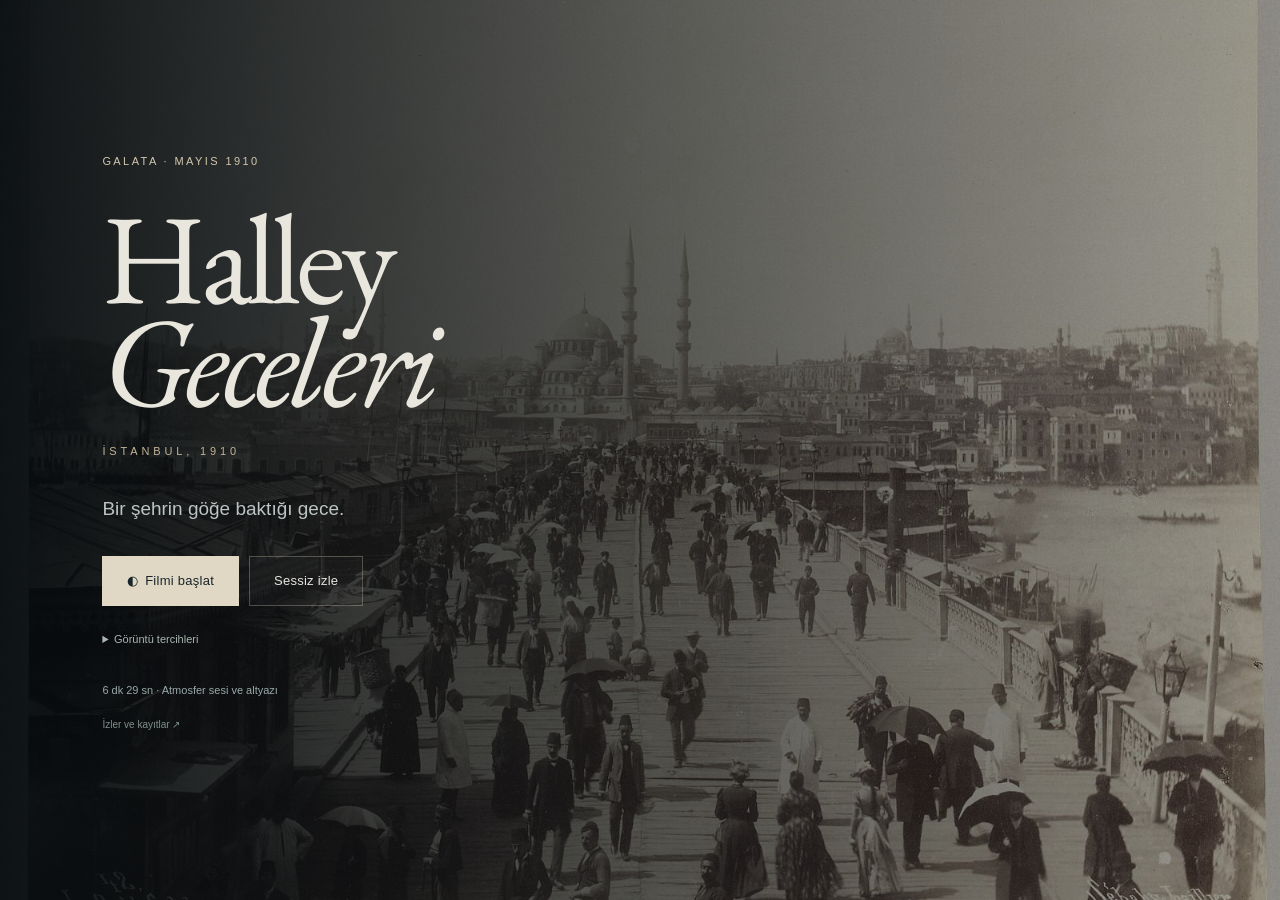
==== commit a9208b77: "Restore Halley as a visual film and quiet historical dream" ====
--- a/index.html
+++ b/index.html
@@ -1,26 +1,198 @@
 <!doctype html>
-<html lang="tr"><head><meta charset="utf-8"><meta name="viewport" content="width=device-width, initial-scale=1"><title>Halley Geceleri — İstanbul, 1910</title>
-<meta name="description" content="1910 İstanbul’unda Halley’i aramak. Gazete, fotoğraf ve astronomik hesabı birlikte okuyan etkileşimli bir bilim belgeseli.">
-<meta name="theme-color" content="#101b20"><meta property="og:title" content="Halley Geceleri — İstanbul, 1910"><meta property="og:description" content="Bir gökyüzü. Gazete, fotoğraf ve hesapta kalan izleri."><meta property="og:image" content="https://arifsolmaz.github.io/halley-geceleri/assets/img/yerkes-29mayis.jpg">
-<link rel="icon" href="favicon.svg"><link rel="stylesheet" href="css/documentary.css"></head>
-<body><a class="skip-link" href="#belgesel">Anlatıya geç</a>
-<header class="site-header"><a class="brand" href="#baslangic" aria-label="Halley Geceleri, başlangıç"><svg viewBox="0 0 48 32" aria-hidden="true"><path d="M3 5 32 20M11 3 32 20M4 13 32 20"/><circle cx="34" cy="21" r="4"/></svg><span>HALLEY GECELERİ</span></a>
-<nav aria-label="Ana bölümler"><a href="#belgesel">Belgesel</a><a href="#gok">Gözlem masası</a><a href="#belgeler">Arşiv <span>16</span></a><a href="yontem.html">Yöntem ↗</a></nav><span class="header-date">İSTANBUL · 1910</span><div class="reading-progress" aria-hidden="true"></div></header>
-<main>
-<section class="hero" id="baslangic" aria-labelledby="main-title"><div class="hero-copy"><p class="eyebrow">1910 İSTANBUL’UNA BİR YOLCULUK</p><h1 id="main-title">Halley<br><em>Geceleri</em></h1><p class="hero-place">İstanbul, 1910</p><p class="hero-question">Bir şehir bekliyor.<br>Gökte ne değişiyor?</p><a class="read-link" href="#belgesel">1910’a gir <span aria-hidden="true">↓</span></a></div>
-<figure class="hero-plate"><img src="assets/photo/kopru-1910.jpg" alt="Galata Köprüsü’nde insanlar; Eminönü ve camiler, 1910 ya da hemen öncesine ait bir İstanbul fotoğrafı" fetchpriority="high"><figcaption><span>GALATA KÖPRÜSÜ / RİJKSMUSEUM</span><p>Yaklaşık 1900–Nisan 1910 öncesi.<br>Yolculuğun mekânı, arşivin içinden.</p><a href="CREDITS.md" class="source-link">Fotoğrafın künyesi ↗</a></figcaption></figure><div class="hero-bottom"><span>GAZETE · FOTOĞRAF · HESAP</span><p>Beş sahnede, haberden gökyüzüne.</p><span class="hero-year" aria-hidden="true">1910</span></div></section>
-<section class="prologue page-width" id="belgesel"><p class="section-marker">BAŞLAMADAN ÖNCE</p><div><h2>Gökte bir iz.<br>Kâğıtta birçok ihtimal.</h2><p class="lead">1910 baharında İstanbul’un gazeteleri gökteki misafiri tartışıyor. Kimi açıklıyor, kimi korkuyu haberleştiriyor, kimi gülüyor.</p><p>Bir gazetenin yön tarifiyle doğuya dönüyor, fırtına haberlerinin ve karikatürlerin arasından geçiyor, sonra batıda yeni bir akşam göğüne bakıyoruz. Belgeler bu yolculuğun dekoru değil; olaylarını, yerlerini ve sorularını kuran malzeme.</p><p class="reading-note">Tarihsel yeniden canlandırma · Gazeteden aktarılan olaylar, arşiv görüntüleri ve hesaplanan gök. Mekân yorumlarının kaynağını her sahnede açabilirsiniz.</p></div></section>
-<figure class="city-plate imprint-plate page-width"><img src="assets/photo/ebuzziya-matbaasi-1890.jpg" alt="Matbaa-i Ebüzziyâ’nın 1890 tarihli, süslü renkli tanıtım levhası" loading="lazy"><figcaption><span>KÂĞIDIN ARKASINDAKİ ŞEHİR / 1890</span><h2>Bir kitabın ardında,<br><em>bir matbaa.</em></h2><p>Matbaa-i Ebüzziyâ’nın tanıtım levhası. Yirmi yıl sonra Velid’in Halley kitabını basacak matbaanın görsel dünyası.</p><p>Bu bir iç mekân fotoğrafı değil; basım sanatını da gösteren bir tanıtım belgesi. Library of Congress · LCCN 2009631575.</p><a class="source-link" href="https://www.loc.gov/pictures/item/2009631575/" target="_blank" rel="noopener">Özgün kaydı aç ↗</a></figcaption></figure>
-<section class="chapter page-width" id="beklenti"><div class="chapter-heading"><p class="eyebrow"><span>01 /</span> Şubat — Nisan 1910</p><h2>Haber, gökten önce gelir.</h2><p class="deck">Bir gök olayı, görülmeden önce anlatılmaya başlar.</p></div><div class="editorial-grid"><div class="prose"><p>İstanbul, 1910 baharı. Kuyrukluyıldız henüz görüş alanımıza girmeden haberi sokaklara ulaşır. Arkadaş dergisinin sayfasında bir soru durur: “Kıyamet kopacak mı?” Mayıs geldiğinde Halley üzerine bir kitap da satıştadır. Merakın artık bir kapağı, şekilleri ve fiyatı vardır.</p><p>Bir gazete sayfasını açıp bu bahara giriyoruz. Açıklamalarla korku haberleri, bilim yazılarıyla karikatürler aynı şehrin içinde dolaşıyor. Hepsinin anlattığı gök bile aynı değil: Musavver Şebâb’ın şubat yazısında Ocak kuyrukluyıldızı ile Halley birbirine karışmış. Bugün bunların iki ayrı cisim olduğunu biliyoruz.</p><p>Yolculuğumuz bir gözlem tarifiyle başlayacak. Yeni Gazete, yüksek bir yere çıkıp doğuya dönmemizi söylüyor. Tarihi 10 Mayıs’a, saati şafaktan önceye alıyoruz.</p></div><aside class="evidence-stack"><figure class="paper-figure"><button data-source="arkadas" aria-label="Arkadaş dergisinin Kıyamet kopacak mı yazısını aç"><img src="assets/img/arkadas.jpg" alt="Arkadaş dergisindeki kuyrukluyıldız yazısının özgün sayfası" loading="lazy"></button><figcaption><span>ARKADAŞ / 21 NİSAN 1910</span><strong>Kıyamet kopacak mı?</strong>Bir sorunun basılı hâli.</figcaption></figure><div class="evidence-footnote"><button class="source-link" data-source="shebab">Birbirine karışan iki kuyrukluyıldız <span aria-hidden="true">↗</span></button><button class="source-link" data-source="kitap">10 Mayıs tarihli kitap ilanı <span aria-hidden="true">↗</span></button></div></aside></div></section>
-<section class="night chapter-night" id="safak"><div class="page-width"><div class="chapter-heading"><p class="eyebrow"><span>02 /</span> 10 Mayıs 1910 · 03:30 LMT</p><h2>Önce Zühre’yi bul.</h2><p class="deck">Galata çevresinde bir yüksek bakış. Şehir uyanmadan önce, doğuya dönüyoruz.</p></div><figure class="reconstruction" data-scene="morning"><div class="scene-topline"><span>İSTANBUL · YENİDEN CANLANDIRMA</span><span>10 MAYIS · 03:30 LMT</span></div><div class="scene-stage"><canvas data-scene-canvas="morning" aria-label="Doğu · Önce Zühre, sonra onun solunda Halley."></canvas><svg class="city-drawing" viewBox="0 0 1440 270" preserveAspectRatio="none" aria-hidden="true"><path class="far-shore" d="M0 151Q160 139 245 151T470 145T720 156T970 145T1220 151T1440 145V270H0Z"/><path class="waterline" d="M385 187H1010m-580 10h290m70 9h250m-600 4h170m175 13h180"/><g class="boats"><path d="M545 178h45l-9 7h-28Zm21 0v-45l17 36h-17m254 15h54l-12 8h-29Zm24 0v-59m-1 7-18 43h18m4-40 13 40h-13"/></g><g class="roof-mass"><path d="M0 270V132l73-28 102 34v18h24v-44l88-27 98 43v142Zm1044 0v-86l58-23 95 30v-71l92-33 120 40v143Z"/><path d="M39 123v-45h18v-10h32v10h16v35m144-16V49h17V37h24v12h18v45m940 13V63h17V52h25v11h17v37"/></g><g class="roof-light"><path d="m0 132 73-28 102 34m24-26 88-27 98 43m812-8 92-33 120 40M73 107v62m214-80v92m1002-91v82M2 183l172 20m25-39 183 22m817-18 210 26M39 78h66m144-29h59m940 14h59"/><path d="M25 224v24h17v-22m72 2v22h18v-19m98-27v30h18v-28m62 15v30h20v-27m899-17v30h19v-27m51 17v27h20v-25"/></g><path class="foreground-edge" d="M0 256q110-11 203 1t194-2 187 2 239-1 211 0 206 1 200-3v16H0Z"/></svg></div><figcaption><div><span>Doğu · Önce Zühre, sonra onun solunda Halley.</span><button class="scene-label-toggle" data-scene-labels="morning" aria-pressed="true">Gökteki adları gizle</button></div><details><summary>Sahne nasıl kuruldu?</summary><p>Gökyüzü: belirtilen an için Galata (41,02562° K, 28,97414° D); yıldızlar ve Halley’in başı hesaplanır. Çatı çizgisi: dönem Galata fotoğraflarından esinlenen özgün, stilize çizim; bina ölçümü veya gerçek görüş engeli modeli değildir. Kuyruğun uzunluğu ve parlaklığı temsilîdir. Hava açık kabul edilmiştir.</p></details></figcaption></figure><div class="editorial-grid"><div><div class="prose"><p>10 Mayıs, 03:30. Doğu ufkunda henüz Güneş yok. Önce parlak Zühre’yi, bugünkü adıyla Venüs’ü arıyoruz. Gazetenin tarifi kısa: Hâle onun solunda.</p><p>Hesaplanan gökte Halley’in başı yaklaşık 10° yüksekte. Venüs daha sağda ve aşağıda. Şafak yaklaştıkça aradaki kontrast azalıyor; kuyruk, bir gazete gravüründeki kadar kolay seçilecek bir çizgi değil. Ekrandaki göğe bakarken önce Venüs’ü, sonra solundaki Halley’i bulmayı deneyin.</p><p>Bu sahnenin göğü tarih ve konumdan hesaplanıyor; şehir çizimi dönem fotoğraflarından esinlenen bir mekân yorumudur. O sabahki bulutları bilmiyoruz. Burada yaptığımız, gazetedeki tarifi yeniden deneyimlemek.</p></div><a class="text-link" href="#gok" data-observe="morning">Bu anın göğünü araştır ↓</a></div><div class="direction-evidence"><blockquote>“Hâle’yi kolayca bulmak için evvelâ Zühre’yi aramalı. Hâle, Zühre’nin sol cihetindedir.”</blockquote><p class="quote-credit">YENİ GAZETE · 9 MAYIS 1910, S. 3<br>Doğrudan alıntı · bu çalışmanın çevriyazısı</p><button class="scan-strip" data-source="yeni9" aria-label="Yön tarifinin özgün taramasını aç"><img src="assets/img/yeni9-zuhre.jpg" alt="Halley’i bulmak için Venüs’ü aramayı söyleyen gazete satırları" loading="lazy"><span>Özgün satırları aç ↗</span></button><div class="direction-chart"><p class="micro-label">10 MAYIS · 03:30 LMT / İSTANBUL</p><svg id="direction-svg" viewBox="0 0 520 300" role="img" aria-label="10 Mayıs sabahı hesaplanan azimut ve yükseklik diyagramı; Halley Venüs’ün solunda ve daha yüksekte"></svg><p>Azimut–yükseklik diyagramı. Cisim işaretleri büyütülmüştür; manzara fotoğrafı kullanılmaz.</p></div></div></div></div></section>
-<section class="chapter page-width" id="soylenti"><div class="chapter-heading"><p class="eyebrow"><span>03 /</span> 18 — 19 Mayıs 1910</p><h2>Aynı gök, farklı hikâyeler.</h2><p class="deck">18 Mayıs sabahının fırtınası. Ertesi günün sayfasında, korkuyla açıklama yan yana.</p></div><div class="editorial-grid"><div class="prose"><p>18 Mayıs’ta şimşek ve gök gürültüsü. Ertesi gün Yeni Gazete, fırtınayı kuyrukluyıldızla ilişkilendirenleri; dükkân kapatmayı, evlere çekilmeyi ve vedalaşmayı anlatıyor. Sayfanın başlığı: “Arz yıldızın kuyruğundan geçdi…” Bu bölümün hareket noktası, gazetenin aktardığı bu şehir sahneleri.</p><p>Şimdi başka bir sayfaya geçiyoruz. Hayâl-i Cedid’de kuyrukluyıldızın bir yüzü var; gökteki misafir siyasal bir taşlamaya dönüşmüş. Kalem’deyse tramvay konuşmaları mizahın diliyle kuruluyor. Korku tek ses değil: onu açıklayan, ona gülen ve onun üzerinden siyaset konuşanlar da var.</p><p>Bir kitap kapağındaki “Neler olacak?” sorusuna, içerideki yörünge şekilleriyle cevap aranıyor. Velid’in kitabını ve Servet-i Fünûn’u açtığımızda, bu baharın bilim anlatımıyla da karşılaşıyoruz. Şehri yalnız “panik” sözcüğüyle kurmak, elimizdeki malzemenin yarısını dışarıda bırakır.</p></div><aside class="headline-exhibit"><p class="micro-label">BİR GAZETE BAŞLIĞI</p><blockquote>“Arz yıldızın<br>kuyruğundan<br><em>geçdi…”</em></blockquote><p>Yeni Gazete · 19 Mayıs 1910</p><button class="source-link" data-source="yeni19">Haberi ve sınırını oku <span aria-hidden="true">↗</span></button></aside></div><div class="document-pair"><figure><button data-source="hayal18" aria-label="Hayâl-i Cedid karikatürünü aç"><img src="assets/img/hayal18.jpg" alt="Hayâl-i Cedid’de insan yüzlü kuyrukluyıldız karikatürü" loading="lazy"></button><figcaption><span>18 MAYIS / HAYÂL-İ CEDİD</span><h3>Göğe çizilen bir yüz.</h3><p>Karikatür, dönemin siyasal imalarını taşır. Gökteki cismin görünüşü için kanıt değildir.</p></figcaption></figure><figure><button data-source="kalem19" aria-label="Kalem’in Haftalık Dedikodu yazısını aç"><img src="assets/img/kalem19.jpg" alt="Kalem dergisinin kuyrukluyıldız hakkındaki mizah yazısı" loading="lazy"></button><figcaption><span>19 MAYIS / KALEM</span><h3>Korkunun gülünç tarafı.</h3><p>Mizahi konuşmalar birer edebî sahnedir; tanık ifadeleri gibi okunamaz.</p></figcaption></figure></div></section>
-<section class="transit-chapter night" id="gecis"><div class="page-width"><div class="chapter-heading"><p class="eyebrow"><span>04 /</span> 19 Mayıs 1910 · İstanbul için hesap</p><h2>Görünmeyeni çizmek.</h2><p class="deck">19 Mayıs, 03:00. Göğe baktığımızda, bu kez aradığımız baş ufkun altında.</p></div><figure class="reconstruction" data-scene="below"><div class="scene-topline"><span>İSTANBUL · YENİDEN CANLANDIRMA</span><span>19 MAYIS · 03:00 LMT</span></div><div class="scene-stage"><canvas data-scene-canvas="below" aria-label="Doğu · Halley’in başı ufkun altında; gökte bir baş işareti yok."></canvas><svg class="city-drawing" viewBox="0 0 1440 270" preserveAspectRatio="none" aria-hidden="true"><path class="far-shore" d="M0 151Q160 139 245 151T470 145T720 156T970 145T1220 151T1440 145V270H0Z"/><path class="waterline" d="M385 187H1010m-580 10h290m70 9h250m-600 4h170m175 13h180"/><g class="boats"><path d="M545 178h45l-9 7h-28Zm21 0v-45l17 36h-17m254 15h54l-12 8h-29Zm24 0v-59m-1 7-18 43h18m4-40 13 40h-13"/></g><g class="roof-mass"><path d="M0 270V132l73-28 102 34v18h24v-44l88-27 98 43v142Zm1044 0v-86l58-23 95 30v-71l92-33 120 40v143Z"/><path d="M39 123v-45h18v-10h32v10h16v35m144-16V49h17V37h24v12h18v45m940 13V63h17V52h25v11h17v37"/></g><g class="roof-light"><path d="m0 132 73-28 102 34m24-26 88-27 98 43m812-8 92-33 120 40M73 107v62m214-80v92m1002-91v82M2 183l172 20m25-39 183 22m817-18 210 26M39 78h66m144-29h59m940 14h59"/><path d="M25 224v24h17v-22m72 2v22h18v-19m98-27v30h18v-28m62 15v30h20v-27m899-17v30h19v-27m51 17v27h20v-25"/></g><path class="foreground-edge" d="M0 256q110-11 203 1t194-2 187 2 239-1 211 0 206 1 200-3v16H0Z"/></svg></div><figcaption><div><span>Doğu · Halley’in başı ufkun altında; gökte bir baş işareti yok.</span><button class="scene-label-toggle" data-scene-labels="below" aria-pressed="true">Gökteki adları gizle</button></div><details><summary>Sahne nasıl kuruldu?</summary><p>Gökyüzü: belirtilen an için Galata (41,02562° K, 28,97414° D); yıldızlar ve Halley’in başı hesaplanır. Çatı çizgisi: dönem Galata fotoğraflarından esinlenen özgün, stilize çizim; bina ölçümü veya gerçek görüş engeli modeli değildir. Kuyruğun uzunluğu ve parlaklığı temsilîdir. Hava açık kabul edilmiştir.</p></details></figcaption></figure><div class="transit-layout"><div class="transit-instrument"><div class="instrument-head"><span>GÜNEŞ DİSKİ GEÇİŞİ</span><span>19 MAYIS 1910</span></div><svg id="transit-svg" viewBox="0 0 720 500" role="img" aria-label="Halley merkezinin Güneş diski üzerindeki hesaplanan yolu"><defs><radialGradient id="sun-wash"><stop stop-color="#f2dfac"/><stop offset="1" stop-color="#d8b878"/></radialGradient></defs><circle cx="360" cy="235" r="165" fill="url(#sun-wash)"/><path d="M140 235H580M360 20V450" stroke="#929d9b" stroke-opacity=".2"/><text x="360" y="36" text-anchor="middle">K</text><text x="132" y="242">D</text><text x="578" y="242">B</text><path id="transit-path" fill="none" stroke="#18232a" stroke-width="2" stroke-dasharray="5 6"/><circle id="transit-point" r="6" fill="#a34f38" stroke="#f7ebcd" stroke-width="3"/></svg><div class="transit-readout"><span>YEREL ORTALAMA GÜNEŞ SAATİ</span><output id="transit-time">06:04 LMT</output></div><label class="range-label" for="transit-slider">Geçişte ilerle <span>03:20–04:50 UT</span></label><input id="transit-slider" type="range" min="0" max="5400" step="1" value="2910"><div class="event-buttons" id="event-buttons"></div><p class="instrument-note">Konum işareti büyütülmüştür. Kuzey yukarı, doğu solda. Yol: Horizons; İstanbul, 41,0082° K / 28,9784° D / 30 m; atmosfer kırılması kapalı.</p></div><div><div class="prose"><p>19 Mayıs, 03:00. Yine doğuya bakıyoruz, fakat Halley’in başı ufkun yaklaşık 15° altında. Beklenen olay, her yerden görülebilen büyük bir gök gösterisi değil. Birkaç saat sonra Halley’in merkezi, İstanbul’dan bakıldığında Güneş diskinin önünden geçecek: giriş 05:34:49, en yakın merkez geçişi 06:04:24, çıkış 06:33:53 LMT.</p><p>Aşağıdaki çizimdeki işaret bilerek büyütülmüştür. Birkaç kilometrelik çekirdeğin karanlık siluetini görmüş değiliz; merkezinin hesaplanan yerini gösteriyoruz. Bu çalışma, geçişin İstanbul’dan gözlendiğine ilişkin bir kayıt sunmuyor.</p><p>Gazetelerdeki “Dünya’nın kuyruktan geçmesi” ifadesi başka bir geometriye aittir. Kuyruk üç boyutlu, yaygın bir yapıdır. Buradaki Güneş diski geçişi hesabı, Dünya’nın o kuyruğu hangi anda kestiğini hesaplamaz. Aynı tarihin çevresinde anılmaları, bu olayları tek bir olaya dönüştürmez.</p></div><div class="science-aside"><span>AYRI TUTULMASI GEREKEN İKİ OLAY</span><p><b>Güneş diski geçişi</b><br>Halley merkezinin, gözlemcinin bakışında Güneş diskinin önüne gelmesi.</p><p><b>Dünya’nın kuyrukla karşılaşması</b><br>Kuyruğun uzaydaki yaygın yapısıyla ilgili başka bir hesap. Buradaki çizim bunu çözmez.</p></div></div></div></div></section>
-<section class="chapter page-width" id="iz"><div class="chapter-heading"><p class="eyebrow"><span>05 /</span> 27 Mayıs — 6 Haziran 1910</p><h2>Gözün sınırı, fotoğrafın hafızası.</h2><p class="deck">27 Mayıs, 21:30. Aynı şehirdeyiz; bu kez yüzümüz batıya dönük.</p></div><figure class="reconstruction" data-scene="evening"><div class="scene-topline"><span>İSTANBUL · YENİDEN CANLANDIRMA</span><span>27 MAYIS · 21:30 LMT</span></div><div class="scene-stage"><canvas data-scene-canvas="evening" aria-label="Batı · Halley, akşam göğünde yeniden."></canvas><svg class="city-drawing" viewBox="0 0 1440 270" preserveAspectRatio="none" aria-hidden="true"><path class="far-shore" d="M0 151Q160 139 245 151T470 145T720 156T970 145T1220 151T1440 145V270H0Z"/><path class="waterline" d="M385 187H1010m-580 10h290m70 9h250m-600 4h170m175 13h180"/><g class="boats"><path d="M545 178h45l-9 7h-28Zm21 0v-45l17 36h-17m254 15h54l-12 8h-29Zm24 0v-59m-1 7-18 43h18m4-40 13 40h-13"/></g><g class="roof-mass"><path d="M0 270V132l73-28 102 34v18h24v-44l88-27 98 43v142Zm1044 0v-86l58-23 95 30v-71l92-33 120 40v143Z"/><path d="M39 123v-45h18v-10h32v10h16v35m144-16V49h17V37h24v12h18v45m940 13V63h17V52h25v11h17v37"/></g><g class="roof-light"><path d="m0 132 73-28 102 34m24-26 88-27 98 43m812-8 92-33 120 40M73 107v62m214-80v92m1002-91v82M2 183l172 20m25-39 183 22m817-18 210 26M39 78h66m144-29h59m940 14h59"/><path d="M25 224v24h17v-22m72 2v22h18v-19m98-27v30h18v-28m62 15v30h20v-27m899-17v30h19v-27m51 17v27h20v-25"/></g><path class="foreground-edge" d="M0 256q110-11 203 1t194-2 187 2 239-1 211 0 206 1 200-3v16H0Z"/></svg></div><figcaption><div><span>Batı · Halley, akşam göğünde yeniden.</span><button class="scene-label-toggle" data-scene-labels="evening" aria-pressed="true">Gökteki adları gizle</button></div><details><summary>Sahne nasıl kuruldu?</summary><p>Gökyüzü: belirtilen an için Galata (41,02562° K, 28,97414° D); yıldızlar ve Halley’in başı hesaplanır. Çatı çizgisi: dönem Galata fotoğraflarından esinlenen özgün, stilize çizim; bina ölçümü veya gerçek görüş engeli modeli değildir. Kuyruğun uzunluğu ve parlaklığı temsilîdir. Hava açık kabul edilmiştir.</p></details></figcaption></figure><div class="editorial-grid"><div class="prose"><p>27 Mayıs saat 21:30 LMT’de İstanbul’dan batıya bakıyoruz. Halley’in başı yaklaşık 20° yükseklikte; Güneş yaklaşık 19° aşağıdadır. İlk sahnenin doğu ufkundan, karanlık bir akşam göğüne geldik. Bu konum değişimi yörüngenin ve Dünya’nın hareketinin sonucudur.</p><p>İki gün sonra Barnard’ın Wisconsin’deki Yerkes Rasathanesi’nden çektiği fotoğraf, uzun kuyruğu bir plakaya kaydeder. Göğü izleyen kamera ve uzun poz, gözün bir bakışta seçebildiğinden farklı bir kayıt üretir. Bu fotoğraf İstanbul’da çekilmemiştir; onu İstanbul’dan görülmüş bir görüntü yerine koymuyoruz.</p><p>Kuyrukluyıldız uzaklaşırken kâğıtlar ve plakalar kalır. Gazete ne söylendiğini, fotoğraf belirli bir aygıtın ne kaydettiğini, hesap ise seçtiğimiz yerde ve anda göğün geometrisini taşır. Bu üç kayıt birlikte okunduğunda, 1910 baharı daha anlaşılır hâle gelir.</p></div><aside class="evening-note"><span>İSTANBUL / 27 MAYIS / 21:30 LMT</span><div><strong id="evening-alt">20,3°</strong><p>Halley’in hesaplanan yüksekliği</p></div><p>Batı göğü · Güneş ufkun yaklaşık 19° altında.</p><a class="text-link" href="#gok" data-observe="evening">Akşam göğünü aç ↓</a></aside></div><figure class="afterlight"><img src="assets/img/yerkes-29mayis.jpg" alt="Barnard’ın 29 Mayıs 1910’da Wisconsin’den çektiği Halley fotoğrafı" loading="lazy"><figcaption><span>FOTOĞRAF / 29 MAYIS 1910 / WISCONSIN</span><p>E. E. Barnard · Yerkes Rasathanesi. Uzun pozlu kayıt; İstanbul göğünün yeniden canlandırmasından sonra, başka bir yerde çekilmiş gerçek bir 1910 fotoğrafı.</p><button class="source-link" data-source="yerkes29">Plakanın kaydı ↗</button></figcaption></figure><p class="closing-line">Kâğıt kalır.<br><em>Işık yoluna devam eder.</em></p><p class="closing-note">Şimdi anlatının dışına çıkıp tarihler, saatler ve yönlerle kendiniz çalışabilirsiniz.</p></section>
-<section class="observation-section" id="gok"><div class="page-width"><div class="section-topline"><p class="section-marker">GÖZLEM MASASI</p><span>20 NİSAN — 10 HAZİRAN 1910</span></div><div class="observation-intro"><h2>Aynı göğe<br><em>yeniden bak.</em></h2><p>Hesaplanan gökyüzünü araştırın. Sahnelerin hesaplanan göğünü burada serbestçe araştırın. Şehir çizimini kapatıp yalnız göğe ve ufka bakabilirsiniz. Arazi örtmesi ve tarihsel hava durumu bu modelin dışında kalır.</p></div><div class="observatory"><div class="observation-presets" role="group" aria-label="Anlatıdaki üç an"><button data-preset="morning" aria-pressed="true"><span>10 MAYIS</span>Şafak · 03:30</button><button data-preset="below" aria-pressed="false"><span>19 MAYIS</span>Ufkun altında · 03:00</button><button data-preset="evening" aria-pressed="false"><span>27 MAYIS</span>Akşam · 21:30</button></div><div class="sky-topline"><span id="sky-moment">10 MAYIS 1910 · 03:30 LMT</span><span id="sky-direction">DOĞU</span></div><div class="sky-stage"><canvas id="documentary-sky" tabindex="0" aria-label="İstanbul için hesaplanan etkileşimli gökyüzü; sürükleyerek yönü, yakınlaştırarak görüş alanını değiştirin"></canvas></div><div class="sky-status" id="sky-status" aria-live="polite"></div><div class="observation-controls"><div class="date-controls"><label>TARİH<input id="observer-date" type="date" min="1910-04-20" max="1910-06-10" value="1910-05-10"></label><label>SAAT / LMT<input id="observer-time" type="time" value="03:30"></label><button id="observer-play" class="plain-button" aria-pressed="false">Zamanı ilerlet ▷</button></div><div class="layer-controls"><label><input id="observer-city" type="checkbox" checked> Şehir çizimi</label><label><input id="observer-lines" type="checkbox"> Takımyıldızlar</label><label><input id="observer-tail" type="checkbox"> Kuyruk modeli</label><label><input id="observer-refraction" type="checkbox" checked> Kırılma</label><div class="find-buttons" role="group" aria-label="Cisme yönel"><button data-find="Halley">Halley</button><button data-find="Venus">Venüs</button><button data-find="Moon">Ay</button></div></div></div><p class="sky-help">Göğü sürükleyin · Kaydırarak / iki parmakla yakınlaşın · Bir cisme dokunun</p><div class="selected-object" id="selected-object" aria-live="polite" hidden></div></div><div class="observation-footnotes"><p><b>Saatin anlamı.</b> Tarihler Gregoryen; LMT = UT + 1 sa 55 dk 54,816 sn. Bu tercih, her Osmanlı gazetesindeki saatin aynı anlama geldiği iddiası değildir. 1910 için UT, tarihsel UT1’dir.</p><p><b>Görüntünün sınırı.</b> Baş konumu Horizons SAO/1910 çözümünden gelir. İşaretlerin görsel büyüklüğü temsilîdir. Kuyruk seçeneği açılırsa uzunluk ve parlaklık sanatsal modeldir; ölçülmüş bir 1910 kuyruğu değildir.</p></div></div></section>
-<section class="archive-section page-width" id="belgeler"><div class="section-topline"><p class="section-marker">KAYNAK ODASI</p><span>16 BELGE / AÇIK KÜNYELER</span></div><div class="archive-intro"><h2>Anlatının<br><em>dayandığı sayfalar.</em></h2><p>Her belge, neyi söylediği ve neyi kanıtlayamadığıyla birlikte. Özgün görüntüyü, çevriyazıyı ve kaynak bağlantısını açın.</p></div><div class="archive-filters" role="group" aria-label="Belge türüne göre süz"><button data-filter="" aria-pressed="true">Tümü <span>16</span></button><button data-filter="Gözlem">Gözlem</button><button data-filter="Bilim">Bilim</button><button data-filter="Mizah">Mizah</button><button data-filter="Gündelik hayat">Gündelik hayat</button><button data-filter="Edebiyat">Edebiyat</button></div><div id="archive-list" class="archive-list"></div></section>
-<section class="method-summary page-width"><p class="section-marker">BU ANLATI NASIL KURULDU?</p><div><h2>Belgeye yakın.<br><em>Kesinliğe mesafeli.</em></h2><p>Konum hesabının doğruluğu, geçmişte ne görüldüğünü tek başına kanıtlamaz. Arşiv fotoğraflarının yeri ve tarihi, gazete metinlerinin türü ve gökyüzü modelinin sınırları bu nedenle açık tutulur.</p><a class="text-link" href="yontem.html">Bilimsel yöntem ve senaryonun tamamı ↗</a><a class="text-link" href="CREDITS.md">Künyeler ve haklar ↗</a></div></section>
-</main><footer class="site-footer"><span>HALLEY GECELERİ</span><p>İstanbul, 1910 · Bir bilim, belge ve görsel anlatı çalışması.</p><a href="#baslangic">Başa dön ↑</a></footer>
-<dialog id="source-dialog" aria-labelledby="source-title"><div class="sheet-toolbar"><span>ARŞİV / ÖZGÜN KAYIT</span><form method="dialog"><button aria-label="Belgeyi kapat">Kapat ×</button></form></div><header class="source-heading"><p id="source-kicker" class="eyebrow"></p><h2 id="source-title"></h2><p id="source-issue"></p></header><div id="source-content"></div></dialog>
-<noscript><p class="no-js">Anlatıyı okuyabilirsiniz. Etkileşimli çizimler ve arşiv görüntüleyici için JavaScript gerekir; tüm künyeler <a href="CREDITS.md">buradadır</a>.</p></noscript>
-<script src="data/sky.js"></script><script src="data/milkyway.js"></script><script src="data/archive.js"></script><script src="data/transit.js"></script><script src="js/astro.js"></script><script src="js/landscape.js"></script><script src="js/sky.js"></script><script src="js/documentary.js"></script>
-</body></html>+<html lang="tr">
+<head>
+<meta charset="utf-8">
+<meta name="viewport" content="width=device-width, initial-scale=1, viewport-fit=cover">
+<title>Halley Geceleri — İstanbul, 1910</title>
+<meta name="description" content="Bir şehrin göğe baktığı gece. İstanbul, 1910.">
+<meta name="theme-color" content="#070b11">
+<meta property="og:title" content="Halley Geceleri — İstanbul, 1910">
+<meta property="og:description" content="Bir şehrin göğe baktığı gece.">
+<meta property="og:image" content="docs/preview.jpg">
+<link rel="icon" href="favicon.svg" type="image/svg+xml">
+<link rel="stylesheet" href="css/style.css?v=cinema2"><link rel="stylesheet" href="css/cinema.css?v=cinema2">
+</head>
+<body class="mode-gate">
+<a class="skip" href="#sky-panel">Doğrudan gökyüzü gözlemine geç</a>
+
+<main id="stage" aria-label="Halley Geceleri sahnesi">
+  <canvas id="sky" tabindex="0" aria-label="Hesaplanan gökyüzü"></canvas>
+  <canvas id="set" aria-hidden="true"></canvas>
+  <div id="grain" aria-hidden="true"></div>
+  <div id="vignette" aria-hidden="true"></div>
+  <div class="bar top" aria-hidden="true"></div><div class="bar bottom" aria-hidden="true"></div>
+  <div id="hotspots"></div>
+  <button id="film-proof" type="button">İzler ↗</button><div id="scene-meta">
+    <div id="slate" aria-live="polite"></div>
+    <div id="photo-cap"></div>
+  </div>
+  <div id="title-card" aria-hidden="true">
+    <h1><span>Halley Geceleri</span><small>İstanbul, 1910</small></h1>
+  </div>
+  <div id="subs" aria-live="polite" aria-atomic="true"></div>
+  <div id="final-line" aria-live="polite"></div>
+</main>
+
+<!-- Başlangıç -->
+<section id="gate" aria-labelledby="gate-h">
+  <div class="gate-inner">
+    <p class="kicker">GALATA · MAYIS 1910</p>
+    <h2 id="gate-h" class="gate-title">Halley<br><i>Geceleri</i><small>İstanbul, 1910</small></h2>
+    <p class="gate-q">Bir şehrin göğe baktığı gece.</p>
+    <div class="gate-actions">
+      <button id="start-sound" class="btn primary" type="button"><span aria-hidden="true">◐</span> Filmi başlat</button>
+      <button id="start-silent" class="btn" type="button">Sessiz izle</button>
+    </div>
+    <div class="gate-links" hidden>
+      <button id="go-sky" class="link" type="button">Doğrudan gökyüzüne in</button>
+      <button id="go-archive" class="link" type="button">Gazete masası</button>
+      <a class="link" href="yontem.html">Yöntem ve kaynaklar</a>
+    </div>
+    <details class="cinema-preferences"><summary>Görüntü tercihleri</summary><div class="gate-prefs" role="group" aria-label="Görüntü tercihleri">
+      <label><input type="checkbox" id="pref-motion"> Hareketi azalt</label>
+      <label><input type="checkbox" id="pref-large"> Büyük yazı</label>
+      <label><input type="checkbox" id="pref-lite"> Hafif çizim (düşük donanım)</label>
+    </div></details>
+    <p class="gate-note"><span id="film-runtime"></span> · Atmosfer sesi ve altyazı<br><a href="https://github.com/ArifSolmaz/halley-geceleri" target="_blank" rel="noopener">İzler ve kayıtlar ↗</a></p>
+  </div>
+</section>
+
+<!-- Film denetimleri -->
+<nav id="player" aria-label="Anlatı denetimleri">
+  <button id="p-prev" class="icon" type="button" aria-label="Önceki plan" title="Önceki plan (←)">⟨</button>
+  <button id="p-play" class="icon" type="button" aria-label="Duraklat" title="Duraklat / sürdür (boşluk)">❚❚</button>
+  <button id="p-next" class="icon" type="button" aria-label="Sonraki plan" title="Sonraki plan (→)">⟩</button>
+  <div id="p-progress" role="progressbar" aria-label="Anlatıdaki ilerleme" aria-valuemin="0" aria-valuemax="100"><span></span></div>
+  <label class="p-chapter"><span class="sr">Bölüm</span><select id="p-chapters"></select></label>
+  <button id="p-sound" class="icon" type="button" aria-pressed="false" title="Ses">♪</button>
+  <button id="p-docs" class="txt" type="button">İzler</button>
+  <button id="p-sky" class="txt" type="button" title="Bu anın gökyüzüne in">Serbest bakış</button>
+</nav>
+
+<!-- Serbest gözlem paneli -->
+<button id="wander-menu" type="button" aria-expanded="false" aria-controls="sky-panel" aria-label="Zaman ve bakış ayarları">•••</button><button id="wander-back" type="button">← Filme dön</button><aside id="sky-panel" aria-label="Gökyüzü gözlem defteri" tabindex="-1">
+  <header class="sp-head">
+    <div>
+      <p class="kicker">Gözlem defteri</p>
+      <p id="sp-date" class="sp-date">10 Mayıs 1910</p>
+      <p id="sp-time" class="sp-time"><span id="sp-lmt">03:30</span> <abbr title="Yerel ortalama güneş saati: UT + 1 sa 55 dk 54,816 sn">LMT</abbr> <span class="dim" id="sp-ut">· 01:34 UT</span></p>
+    </div>
+    <button id="sp-collapse" class="icon" type="button" aria-expanded="true" aria-controls="sp-body" aria-label="Gözlem ayarlarını daralt" title="Paneli daralt">–</button>
+  </header>
+  <div id="sp-body">
+    <div class="sp-row presets" role="group" aria-label="Üç gece">
+      <button type="button" data-preset="1910-05-10T03:30" data-az="88" data-alt="10">10 Mayıs · 03:30</button>
+      <button type="button" data-preset="1910-05-19T03:00" data-az="70" data-alt="8">19 Mayıs · 03:00</button>
+      <button type="button" data-preset="1910-05-27T21:30" data-az="262" data-alt="16">27 Mayıs · 21:30</button>
+    </div>
+    <label class="sp-field">Tarih (Gregoryen)
+      <input type="date" id="sp-dateinput" min="1910-04-20" max="1910-06-10" value="1910-05-10">
+    </label>
+    <label class="sp-field">Saat (LMT) <output id="sp-timeout">03:30</output>
+      <input type="range" id="sp-timeinput" min="0" max="1439" step="1" value="210">
+    </label>
+    <div class="sp-row">
+      <button id="sp-play" type="button" class="btn small" aria-pressed="false">▷ Zamanı akıt</button>
+      <label class="sp-inline">Hız <select id="sp-speed"><option value="60">1 dk/sn</option><option value="300" selected>5 dk/sn</option><option value="1800">30 dk/sn</option><option value="14400">4 sa/sn</option></select></label>
+    </div>
+    <label class="sp-field">Bakış noktası
+      <select id="sp-vp"></select>
+    </label>
+    <p id="sp-vpnote" class="sp-note"></p>
+    <div class="sp-row find" role="group" aria-label="Gökte bul">
+      <span class="dim">Bul:</span>
+      <button type="button" data-find="Halley">Halley</button><button type="button" data-find="Venus">Zühre</button><button type="button" data-find="Moon">Ay</button><button type="button" data-find="Jupiter">Müşteri</button><button type="button" data-find="Mars">Merih</button>
+    </div>
+    <fieldset class="sp-layers"><legend>Katmanlar</legend>
+      <label><input type="checkbox" data-opt="lines"> Takımyıldız çizgileri</label>
+      <label><input type="checkbox" data-opt="labels"> Adlar</label>
+      <label><input type="checkbox" data-opt="landmarks"> Yapı adları</label>
+      <label><input type="checkbox" data-opt="grid"> Yükseklik–azimut ızgarası</label>
+      <label><input type="checkbox" data-opt="refraction" checked> Atmosferik kırılma</label>
+      <label><input type="checkbox" data-opt="mw" checked> Samanyolu</label>
+      <label><input type="checkbox" data-opt="tail" checked> Kuyruk modeli <span class="tag model">model</span></label>
+    </fieldset>
+    <label class="sp-field">Kuyruğun fiziksel uzunluk varsayımı <output id="sp-tailout">0,30 AU</output>
+      <input type="range" id="sp-tail" min="0.05" max="0.6" step="0.01" value="0.3">
+    </label>
+    <p class="sp-note">Kuyruk, Güneş’ten dışa doğru düz bir çizgi olarak modellenir; görünür uzunluk bu varsayım, Halley–Dünya uzaklığı ve faz açısından hesaplanır. Parlaklık ve genişlik sanatsal temsildir.</p>
+    <div class="sp-row">
+      <button id="sp-transit" type="button" class="btn small">19 Mayıs Güneş geçişi</button>
+      <button id="sp-story" type="button" class="btn small">Anlatıya dön</button>
+    </div>
+  </div>
+  <div id="sp-info" aria-live="polite"></div>
+  <p class="sp-foot">Sürükle: bak · Tekerlek/iki parmak: yakınlaş · Ok tuşları ve + / − · Bir cisme dokun: bilgi</p>
+</aside>
+<div id="sky-readout" aria-live="off"></div>
+
+<!-- Belge görüntüleyici -->
+<dialog id="doc-dialog" aria-labelledby="doc-title">
+  <div class="dialog-toolbar">
+    <button id="doc-back" type="button" class="link" hidden>← Gazete masası</button>
+    <form method="dialog" class="dlg-close"><button class="icon" aria-label="Belgeyi kapat">×</button></form>
+  </div>
+  <header class="doc-heading">
+    <p class="kicker" id="doc-kicker"></p>
+    <h2 id="doc-title"></h2>
+    <p id="doc-issue" class="mono"></p>
+  </header>
+  <div class="doc-grid">
+    <figure class="doc-figure"><div class="doc-zoom" id="doc-zoom"><img id="doc-img" alt=""></div><figcaption id="doc-cap"></figcaption></figure>
+    <div class="doc-meta">
+      <div id="doc-body"></div>
+      <p id="doc-links"></p>
+    </div>
+  </div>
+</dialog>
+
+<!-- Gazete masası -->
+<dialog id="archive-dialog" aria-labelledby="archive-h" class="wide">
+  <form method="dialog" class="dlg-close"><button class="icon" aria-label="Kapat">×</button></form>
+  <header class="arch-head">
+    <p class="kicker">Hakkı Tarık Us Koleksiyonu · özgün taramalar</p>
+    <h2 id="archive-h">Gazete masası</h2>
+    <p>Aynı gök olayının farklı seslerle yazılışı. Bir belgeye dokunun: özgün görüntü, yayın, tarih, sayfa, bugünkü Türkçe açıklama ve kaynağı birlikte açılır.</p>
+    <div class="arch-filter" role="group" aria-label="Konuya göre süz">
+      <button type="button" data-cat="" aria-pressed="true">Tümü</button><button type="button" data-cat="Gözlem" aria-pressed="false">Gözlem</button><button type="button" data-cat="Bilim" aria-pressed="false">Bilim</button><button type="button" data-cat="Mizah" aria-pressed="false">Mizah</button><button type="button" data-cat="Gündelik hayat" aria-pressed="false">Gündelik hayat</button><button type="button" data-cat="Edebiyat" aria-pressed="false">Edebiyat</button>
+    </div>
+  </header>
+  <div id="arch-desk"></div>
+  <p class="arch-legend"><span class="tag quote">Doğrudan alıntı</span> özgün metnin bu çalışmadaki çevriyazısı · <span class="tag simple">Sadeleştirme</span> anlamın bugünkü Türkçesi · <span class="tag fiction">Özgün senaryo</span> bu deneyim için yazıldı</p>
+</dialog>
+
+<!-- Güneş geçişi -->
+<dialog id="transit-dialog" aria-labelledby="transit-h" class="wide">
+  <form method="dialog" class="dlg-close"><button class="icon" aria-label="Kapat">×</button></form>
+  <p class="kicker">Bilimsel çizim · İstanbul için hesap</p>
+  <h2 id="transit-h">19 Mayıs 1910: Halley Güneş diskinin önünden geçiyor</h2>
+  <div class="transit-wrap"><canvas id="transit-canvas" width="720" height="720" aria-label="Güneş diski ve Halley merkezinin hesaplanan yolu"></canvas>
+    <div class="transit-side">
+      <p id="transit-clock" class="mono big">05:34 LMT</p>
+      <input type="range" id="transit-range" min="0" max="5400" step="10" value="1100" aria-label="Geçiş zamanı">
+      <div class="transit-events" id="transit-events"></div>
+      <p class="sp-note">Eşit açısal ölçekli teğet düzlem; gök kuzeyi yukarı, doğu soldadır. Halley’in konum işareti <strong>büyütülmüştür</strong>; görülebilir bir çekirdek silueti değildir. Bu geçişin İstanbul’dan gözlendiğine dair bir kayıt bilinmiyor; Helwan’dan da çekirdek görülmediği bildirilmiştir (Nature 83, 1910). Hesap: NASA/JPL Horizons, 1 dakikalık örnekler, kırılma kapalı.</p>
+    </div>
+  </div>
+</dialog>
+
+<div id="toast" role="status" aria-live="polite"></div>
+
+<dialog id="film-proof-dialog"><form method="dialog"><button class="btn">Filme dön ×</button></form><div id="film-proof-content"></div></dialog>
+<noscript><div class="noscript"><h1>Halley Geceleri — İstanbul, 1910</h1><p>Bu deneyim JavaScript gerektirir. Yöntem ve kaynaklar için <a href="yontem.html">yontem.html</a>.</p></div></noscript>
+
+<script src="data/sky.js"></script>
+<script src="data/milkyway.js"></script>
+<script src="data/archive.js"></script>
+<script src="data/transit.js"></script>
+<script src="data/pano.js"></script>
+<script src="data/photos.js"></script>
+<script src="js/astro.js"></script>
+<script src="js/landscape.js"></script>
+<script src="js/sky.js?v=cinema2"></script>
+<script src="js/audio.js"></script>
+<script src="js/sets.js"></script>
+<script src="js/film.js"></script>
+<script src="js/cinema-cut.js?v=cinema2"></script><script src="js/app.js"></script><script src="js/cinema-ui.js?v=cinema2"></script>
+</body>
+</html>
--- a/css/style.css
+++ b/css/style.css
@@ -0,0 +1,319 @@
+/* Halley Geceleri — tek sanat yönetimi
+   Derin gece mavileri, solgun şafak yeşilleri, taşın açık tonları, ahşabın koyu kahverengileri, mürekkep siyahı, küçük sıcak ışıklar. */
+@font-face { font-family: "Cormorant Garamond"; font-weight: 300; font-style: normal; font-display: swap; src: url(../assets/fonts/cormorant-garamond-latin-ext-300-normal.woff2) format("woff2"); unicode-range: U+0100-024F, U+1E00-1EFF; }
+@font-face { font-family: "Cormorant Garamond"; font-weight: 300; font-style: normal; font-display: swap; src: url(../assets/fonts/cormorant-garamond-latin-300-normal.woff2) format("woff2"); unicode-range: U+0000-00FF, U+0131, U+0152-0153, U+02BB-02BC, U+02C6, U+02DA, U+02DC, U+0304, U+0308, U+0329, U+2000-206F; }
+@font-face { font-family: "Cormorant Garamond"; font-weight: 400; font-style: normal; font-display: swap; src: url(../assets/fonts/cormorant-garamond-latin-ext-400-normal.woff2) format("woff2"); unicode-range: U+0100-024F, U+1E00-1EFF; }
+@font-face { font-family: "Cormorant Garamond"; font-weight: 400; font-style: normal; font-display: swap; src: url(../assets/fonts/cormorant-garamond-latin-400-normal.woff2) format("woff2"); unicode-range: U+0000-00FF, U+0131, U+0152-0153, U+02BB-02BC, U+02C6, U+02DA, U+02DC, U+0304, U+0308, U+0329, U+2000-206F; }
+@font-face { font-family: "Cormorant Garamond"; font-weight: 400; font-style: italic; font-display: swap; src: url(../assets/fonts/cormorant-garamond-latin-ext-400-italic.woff2) format("woff2"); unicode-range: U+0100-024F, U+1E00-1EFF; }
+@font-face { font-family: "Cormorant Garamond"; font-weight: 400; font-style: italic; font-display: swap; src: url(../assets/fonts/cormorant-garamond-latin-400-italic.woff2) format("woff2"); unicode-range: U+0000-00FF, U+0131, U+0152-0153, U+02BB-02BC, U+02C6, U+02DA, U+02DC, U+0304, U+0308, U+0329, U+2000-206F; }
+@font-face { font-family: "Cormorant Garamond"; font-weight: 500; font-style: normal; font-display: swap; src: url(../assets/fonts/cormorant-garamond-latin-ext-500-normal.woff2) format("woff2"); unicode-range: U+0100-024F, U+1E00-1EFF; }
+@font-face { font-family: "Cormorant Garamond"; font-weight: 500; font-style: normal; font-display: swap; src: url(../assets/fonts/cormorant-garamond-latin-500-normal.woff2) format("woff2"); unicode-range: U+0000-00FF, U+0131, U+0152-0153, U+02BB-02BC, U+02C6, U+02DA, U+02DC, U+0304, U+0308, U+0329, U+2000-206F; }
+@font-face { font-family: "EB Garamond"; font-weight: 400; font-style: normal; font-display: swap; src: url(../assets/fonts/eb-garamond-latin-ext-400-normal.woff2) format("woff2"); unicode-range: U+0100-024F, U+1E00-1EFF; }
+@font-face { font-family: "EB Garamond"; font-weight: 400; font-style: normal; font-display: swap; src: url(../assets/fonts/eb-garamond-latin-400-normal.woff2) format("woff2"); unicode-range: U+0000-00FF, U+0131, U+0152-0153, U+02BB-02BC, U+02C6, U+02DA, U+02DC, U+0304, U+0308, U+0329, U+2000-206F; }
+@font-face { font-family: "EB Garamond"; font-weight: 400; font-style: italic; font-display: swap; src: url(../assets/fonts/eb-garamond-latin-ext-400-italic.woff2) format("woff2"); unicode-range: U+0100-024F, U+1E00-1EFF; }
+@font-face { font-family: "EB Garamond"; font-weight: 400; font-style: italic; font-display: swap; src: url(../assets/fonts/eb-garamond-latin-400-italic.woff2) format("woff2"); unicode-range: U+0000-00FF, U+0131, U+0152-0153, U+02BB-02BC, U+02C6, U+02DA, U+02DC, U+0304, U+0308, U+0329, U+2000-206F; }
+@font-face { font-family: "EB Garamond"; font-weight: 500; font-style: normal; font-display: swap; src: url(../assets/fonts/eb-garamond-latin-ext-500-normal.woff2) format("woff2"); unicode-range: U+0100-024F, U+1E00-1EFF; }
+@font-face { font-family: "EB Garamond"; font-weight: 500; font-style: normal; font-display: swap; src: url(../assets/fonts/eb-garamond-latin-500-normal.woff2) format("woff2"); unicode-range: U+0000-00FF, U+0131, U+0152-0153, U+02BB-02BC, U+02C6, U+02DA, U+02DC, U+0304, U+0308, U+0329, U+2000-206F; }
+@font-face { font-family: "IBM Plex Mono"; font-weight: 400; font-style: normal; font-display: swap; src: url(../assets/fonts/ibm-plex-mono-latin-ext-400-normal.woff2) format("woff2"); unicode-range: U+0100-024F, U+1E00-1EFF; }
+@font-face { font-family: "IBM Plex Mono"; font-weight: 400; font-style: normal; font-display: swap; src: url(../assets/fonts/ibm-plex-mono-latin-400-normal.woff2) format("woff2"); unicode-range: U+0000-00FF, U+0131, U+0152-0153, U+02BB-02BC, U+02C6, U+02DA, U+02DC, U+0304, U+0308, U+0329, U+2000-206F, U+2190-22FF; }
+@font-face { font-family: "Amiri"; font-weight: 400; font-style: normal; font-display: swap; src: url(../assets/fonts/amiri-arabic-400-normal.woff2) format("woff2"); }
+
+:root {
+  --ink: #06090d; --night: #0b1522; --night-2: #12223a; --night-3: #1c3150;
+  --dawn: #9fbcaa; --dawn-2: #cfe0cf; --stone: #d8cdb8; --stone-2: #b8ac96;
+  --paper: #e6d8bb; --wood: #3b2618; --wood-2: #5a3a22;
+  --lamp: #e8b46a; --lamp-2: #f6d49a; --brass: #c7a061;
+  --text: #ebe3d1; --text-2: #c6bfae; --muted: #a7afaa; --line: rgba(216, 205, 184, .16);
+  --serif: "EB Garamond", "Iowan Old Style", Georgia, serif; --display: "Cormorant Garamond", "EB Garamond", Georgia, serif;
+  --mono: "IBM Plex Mono", ui-monospace, Menlo, monospace; --ottoman: "Amiri", "Scheherazade New", serif;
+  --fs: 1rem; --sub: clamp(1.15rem, 1.05rem + .7vw, 1.65rem);
+  color-scheme: dark;
+}
+html.large { --fs: 1.15rem; --sub: clamp(1.35rem, 1.2rem + .9vw, 2rem); }
+*, *::before, *::after { box-sizing: border-box; }
+[hidden] { display: none !important; }
+html, body { margin: 0; height: 100%; background: var(--ink); color: var(--text); }
+body { font: 400 var(--fs)/1.55 var(--serif); -webkit-font-smoothing: antialiased; overflow: hidden; }
+button, input, select { font: inherit; color: inherit; }
+a { color: var(--lamp-2); text-underline-offset: .18em; }
+.sr, .skip:not(:focus) { position: absolute; width: 1px; height: 1px; overflow: hidden; clip: rect(0 0 0 0); white-space: nowrap; }
+.skip:focus { position: fixed; z-index: 100; left: 16px; top: 16px; background: var(--paper); color: var(--ink); padding: 8px 12px; }
+:focus-visible { outline: 2px solid var(--lamp); outline-offset: 3px; }
+.kicker { font: 400 .72rem/1.3 var(--mono); letter-spacing: .22em; text-transform: uppercase; color: var(--brass); margin: 0 0 .6rem; }
+.dim { color: var(--muted); }
+.mono { font-family: var(--mono); font-size: .82rem; letter-spacing: .04em; color: var(--text-2); }
+
+/* Sahne */
+#stage { position: fixed; inset: 0; overflow: hidden; background: #000; }
+#sky, #set { position: absolute; inset: 0; width: 100%; height: 100%; display: block; touch-action: none; }
+#set { pointer-events: none; }
+body.mode-sky #set { display: none; }
+#sky:focus-visible { outline-offset: -4px; }
+#grain { position: absolute; inset: -50%; pointer-events: none; opacity: .09; mix-blend-mode: overlay; background-size: 220px 220px; animation: grain 1.2s steps(6) infinite; }
+@keyframes grain { 0% { transform: translate(0, 0); } 20% { transform: translate(-3%, 2%); } 40% { transform: translate(2%, -3%); } 60% { transform: translate(-1%, 3%); } 80% { transform: translate(3%, 1%); } }
+#vignette { position: absolute; inset: 0; pointer-events: none; background: radial-gradient(ellipse at 50% 46%, transparent 55%, rgba(0, 0, 0, .55) 100%); }
+body.mode-sky #vignette { opacity: .5; }
+.bar { position: absolute; left: 0; right: 0; height: 0; background: #000; transition: height 1.6s cubic-bezier(.6, 0, .2, 1); z-index: 3; pointer-events: none; }
+.bar.top { top: 0; } .bar.bottom { bottom: 0; }
+@media (min-aspect-ratio: 13/10) { body.mode-film.letterbox .bar { height: max(0px, calc((100vh - 100vw / 2.2) / 2)); } body.mode-film.letterbox #scene-meta { top: calc(max(0px, (100vh - 100vw / 2.2) / 2) + 14px); } body.mode-film.letterbox #subs { bottom: max(calc(max(0px, (100vh - 100vw / 2.2) / 2) + 18px), calc(var(--player-height, 64px) + 24px)); } }
+
+/* Başlangıç */
+#gate { position: fixed; inset: 0; display: grid; place-items: center; z-index: 20; padding: 24px 16px; overflow-y: auto;
+  background: radial-gradient(ellipse at 50% 120%, rgba(28, 49, 80, .55), transparent 60%), radial-gradient(ellipse at 50% 42%, rgba(5, 8, 12, .82), rgba(5, 8, 12, .35) 70%), linear-gradient(rgba(5,8,12,.25), rgba(5,8,12,.1) 60%, rgba(5,8,12,.55)); transition: opacity 1.4s; }
+body:not(.mode-gate) #gate { opacity: 0; pointer-events: none; }
+.gate-inner { max-width: 680px; margin-block: auto; text-align: center; }
+.gate-title { font: 300 clamp(2.8rem, 2rem + 5vw, 5.6rem)/.95 var(--display); letter-spacing: .02em; margin: .2rem 0 1.2rem; color: var(--stone); }
+.gate-title small { display: block; font: 400 .72rem/1 var(--mono); letter-spacing: .5em; text-transform: uppercase; color: var(--brass); margin-top: 1.1rem; }
+.gate-q { font: italic 400 clamp(1.15rem, 1rem + .8vw, 1.5rem)/1.4 var(--display); color: var(--dawn-2); margin: 0 0 2.2rem; }
+.gate-actions { display: flex; gap: 12px; justify-content: center; flex-wrap: wrap; }
+.btn { display: inline-flex; align-items: center; gap: .5em; border: 1px solid rgba(216, 205, 184, .3); background: rgba(255, 255, 255, .02); padding: .8em 1.4em; border-radius: 2px; cursor: pointer; letter-spacing: .03em; transition: background .3s, border-color .3s; min-height: 44px; }
+.btn:hover { background: rgba(231, 180, 106, .08); border-color: rgba(231, 180, 106, .55); }
+.btn.primary { border-color: rgba(231, 180, 106, .7); color: var(--lamp-2); }
+.btn.small { padding: .45em .8em; font-size: .88rem; min-height: 36px; }
+.gate-links { display: flex; gap: 22px; justify-content: center; flex-wrap: wrap; margin: 1.8rem 0 1.4rem; }
+.link { background: none; border: 0; padding: 9px 0; min-height: 44px; cursor: pointer; color: var(--text-2); border-bottom: 1px solid rgba(216, 205, 184, .25); text-decoration: none; font-size: .95rem; }
+.link:hover { color: var(--lamp-2); border-color: var(--lamp); }
+.gate-prefs { display: flex; gap: 18px; justify-content: center; flex-wrap: wrap; font-size: .85rem; color: var(--muted); }
+.gate-prefs label { display: inline-flex; align-items: center; min-height: 44px; gap: 6px; cursor: pointer; }
+.gate-prefs input { accent-color: var(--lamp); }
+.gate-note { font-size: .92rem; line-height: 1.65; color: var(--muted); margin: 1.6rem auto 0; max-width: 62ch; }
+.gate-note strong { color: var(--text-2); font-weight: 500; }
+
+/* Başlık kartı ve son cümle */
+#title-card { position: absolute; inset: 0; display: grid; place-items: center; pointer-events: none; opacity: 0; transition: opacity 3s; z-index: 4; }
+#title-card.on { opacity: 1; }
+#title-card h1 { margin: 0; text-align: center; font: 300 clamp(2.6rem, 1.6rem + 6vw, 6.4rem)/1 var(--display); color: var(--stone); letter-spacing: .04em; text-shadow: 0 0 40px rgba(0, 0, 0, .8); }
+#title-card small { display: block; font: 400 clamp(.62rem, .55rem + .3vw, .8rem)/1 var(--mono); letter-spacing: .6em; text-transform: uppercase; color: var(--brass); margin-top: 1.4rem; }
+#final-line { position: absolute; left: 50%; top: 42%; transform: translate(-50%, -50%); width: min(92vw, 900px); text-align: center; font: italic 300 clamp(1.6rem, 1.1rem + 2.6vw, 3.2rem)/1.25 var(--display); color: var(--stone); opacity: 0; transition: opacity 3s; pointer-events: none; z-index: 4; text-shadow: 0 0 30px #000; }
+#final-line.on { opacity: 1; }
+
+/* Plan künyesi */
+#slate { position: static; z-index: 5; font: 400 .7rem/1.6 var(--mono); letter-spacing: .16em; text-transform: uppercase; color: rgba(216, 205, 184, .66); max-width: 100%; opacity: 0; transition: opacity 1.2s; pointer-events: none; }
+#slate.on { opacity: 1; }
+#slate b { color: var(--brass); font-weight: 400; display: block; }
+
+/* Altyazı */
+#subs { position: absolute; left: 50%; bottom: calc(var(--player-height, 64px) + 24px + env(safe-area-inset-bottom)); transform: translateX(-50%); width: min(92vw, 980px); text-align: center; z-index: 6; pointer-events: none; }
+.sub { display: inline-block; font: 400 var(--sub)/1.4 var(--serif); color: #f3ecdc; text-shadow: 0 1px 2px #000, 0 0 18px rgba(0, 0, 0, .9); padding: .15em .5em; background: rgba(4, 6, 9, .35); border-radius: 2px; opacity: 0; transform: translateY(6px); transition: opacity .6s, transform .6s; }
+.sub.on { opacity: 1; transform: none; }
+.sub .who { display: block; font: 400 .66rem/1 var(--mono); letter-spacing: .24em; text-transform: uppercase; color: var(--brass); margin-bottom: .45em; }
+.sub.quote { font-style: italic; }
+.sub .src { display: block; font: 400 .66rem/1.4 var(--mono); letter-spacing: .06em; color: var(--dawn); margin-top: .5em; text-transform: none; pointer-events: auto; }
+.sub .src button { background: none; border: 0; color: inherit; text-decoration: underline; cursor: pointer; font: inherit; padding: 0; }
+.sub.sound { font: italic .95rem/1.4 var(--serif); color: var(--text-2); }
+.sub.note { font: 400 .8rem/1.5 var(--mono); letter-spacing: .04em; color: var(--dawn-2); }
+.sub.ottoman .ot { display: block; font: 400 1.25em/1.7 var(--ottoman); direction: rtl; color: var(--paper); }
+
+/* Etkileşim noktaları */
+#hotspots { position: absolute; inset: 0; z-index: 7; pointer-events: none; }
+.hot { position: absolute; transform: translate(-50%, -50%); pointer-events: auto; background: none; border: 0; padding: 0; cursor: pointer; display: grid; place-items: center; min-width: 44px; min-height: 44px; }
+.hot .ring { width: 30px; height: 30px; border-radius: 50%; border: 1px solid rgba(246, 212, 154, .85); box-shadow: 0 0 0 0 rgba(246, 212, 154, .4); animation: ping 2.4s infinite; }
+.hot .lbl { position: absolute; top: 100%; left: 50%; transform: translateX(-50%); white-space: nowrap; margin-top: 6px; font: 400 .72rem/1.3 var(--mono); letter-spacing: .12em; text-transform: uppercase; color: var(--lamp-2); text-shadow: 0 1px 3px #000; background: rgba(4, 6, 9, .55); padding: 3px 7px; }
+.hot.left .lbl { left: auto; right: 100%; top: 50%; transform: translateY(-50%); margin: 0 8px 0 0; }
+@keyframes ping { 0% { box-shadow: 0 0 0 0 rgba(246, 212, 154, .45); } 70% { box-shadow: 0 0 0 16px rgba(246, 212, 154, 0); } 100% { box-shadow: 0 0 0 0 rgba(246, 212, 154, 0); } }
+.choice-row { position: absolute; left: 50%; top: 50%; transform: translate(-50%, -50%); display: flex; gap: 14px; flex-wrap: wrap; justify-content: center; pointer-events: auto; width: min(94vw, 860px); }
+.choice { flex: 1 1 220px; max-width: 270px; text-align: left; background: rgba(6, 9, 13, .72); border: 1px solid rgba(216, 205, 184, .22); padding: 16px 16px 14px; cursor: pointer; transition: border-color .3s, background .3s; }
+.choice:hover, .choice:focus-visible { border-color: var(--lamp); background: rgba(20, 16, 10, .8); }
+.choice b { display: block; font: 400 1.25rem/1.2 var(--display); color: var(--stone); margin-bottom: 4px; }
+.choice span { font-size: .86rem; color: var(--text-2); }
+.choice[aria-disabled="true"] { opacity: .45; }
+.prompt { position: absolute; left: 50%; top: max(14%, calc(var(--meta-bottom, 80px) + 16px)); transform: translateX(-50%); font: italic 400 1.05rem/1.4 var(--serif); color: var(--dawn-2); text-align: center; text-shadow: 0 1px 3px #000; pointer-events: none; width: min(90vw, 640px); }
+.prompt small { display: block; font: 400 .68rem/1.4 var(--mono); letter-spacing: .12em; text-transform: uppercase; color: var(--muted); margin-top: .4rem; font-style: normal; }
+
+/* Oynatıcı */
+#player { position: fixed; left: 50%; bottom: max(10px, env(safe-area-inset-bottom)); transform: translateX(-50%); z-index: 9; display: none; align-items: center; gap: 6px; padding: 6px 8px; background: rgba(5, 8, 12, .62); border: 1px solid var(--line); backdrop-filter: blur(6px); transition: opacity .8s; width: min(96vw, 860px); }
+body.mode-film #player { display: flex; }
+body.mode-film.is-playing.idle #player { opacity: .08; }
+body.mode-film.is-playing.idle #player:focus-within, body.mode-film #player:hover { opacity: 1; }
+.icon { background: none; border: 1px solid transparent; min-width: 38px; min-height: 44px; cursor: pointer; color: var(--text-2); border-radius: 2px; font-size: 1rem; }
+.icon:hover { border-color: var(--line); color: var(--lamp-2); }
+.icon[aria-pressed="true"] { color: var(--lamp-2); }
+.txt { background: none; border: 1px solid var(--line); padding: 0 10px; min-height: 40px; cursor: pointer; font: 400 .72rem/1 var(--mono); letter-spacing: .12em; text-transform: uppercase; color: var(--text-2); white-space: nowrap; }
+.txt:hover { color: var(--lamp-2); border-color: rgba(231, 180, 106, .5); }
+#p-progress { flex: 1; height: 2px; background: rgba(216, 205, 184, .14); position: relative; min-width: 40px; }
+#p-progress span { position: absolute; left: 0; top: 0; bottom: 0; background: var(--brass); width: 0; }
+.p-chapter select { background: rgba(0, 0, 0, .3); border: 1px solid var(--line); font: 400 .72rem/1 var(--mono); padding: 8px 6px; max-width: 170px; }
+
+/* Gözlem paneli */
+#sky-panel { position: fixed; right: max(12px, env(safe-area-inset-right)); top: 12px; bottom: 12px; width: 330px; z-index: 9; display: none; flex-direction: column; background: rgba(6, 10, 15, .78); border: 1px solid var(--line); backdrop-filter: blur(8px); overflow: hidden; font-size: .92rem; }
+body.mode-sky #sky-panel { display: flex; }
+.sp-head { display: flex; justify-content: space-between; align-items: flex-start; padding: 16px 16px 10px; border-bottom: 1px solid var(--line); }
+.sp-date { font: 400 1.6rem/1.1 var(--display); margin: 0; color: var(--stone); }
+.sp-time { margin: .2rem 0 0; font: 400 .95rem/1.4 var(--mono); color: var(--lamp-2); }
+.sp-time abbr { text-decoration: none; border-bottom: 1px dotted var(--muted); font-size: .75rem; color: var(--text-2); }
+#sp-body { padding: 12px 16px; overflow-y: auto; flex: 1; }
+#sky-panel.collapsed #sp-body, #sky-panel.collapsed .sp-foot { display: none; }
+#sky-panel.collapsed { bottom: auto; }
+.sp-row { display: flex; gap: 6px; flex-wrap: wrap; align-items: center; margin: 0 0 12px; }
+.presets button, .find button { background: rgba(255, 255, 255, .03); border: 1px solid var(--line); padding: 6px 8px; font: 400 .72rem/1.2 var(--mono); cursor: pointer; letter-spacing: .03em; min-height: 40px; }
+.presets button:hover, .find button:hover { border-color: var(--lamp); color: var(--lamp-2); }
+.sp-field { display: block; margin: 0 0 12px; font: 400 .7rem/1.4 var(--mono); letter-spacing: .1em; text-transform: uppercase; color: var(--muted); }
+.sp-field output { float: right; color: var(--lamp-2); letter-spacing: .04em; }
+.sp-field input[type=date], .sp-field select { display: block; width: 100%; margin-top: 4px; background: rgba(0, 0, 0, .35); border: 1px solid var(--line); padding: 7px 8px; font: 400 .9rem/1.2 var(--mono); text-transform: none; letter-spacing: 0; color: var(--text); }
+input[type=range] { width: 100%; accent-color: var(--brass); margin: 8px 0 0; }
+.sp-inline { font: 400 .72rem var(--mono); color: var(--muted); }
+.sp-inline select { background: rgba(0, 0, 0, .35); border: 1px solid var(--line); padding: 5px; font: 400 .78rem var(--mono); }
+.sp-note { font-size: .8rem; line-height: 1.5; color: var(--muted); margin: -4px 0 12px; }
+.sp-layers { border: 1px solid var(--line); padding: 8px 10px 6px; margin: 0 0 12px; display: grid; gap: 3px; }
+.sp-layers legend { font: 400 .68rem var(--mono); letter-spacing: .12em; text-transform: uppercase; color: var(--muted); padding: 0 4px; }
+.sp-layers label { font-size: .88rem; display: flex; gap: 8px; align-items: center; min-height: 40px; }
+.sp-layers input { accent-color: var(--lamp); }
+.tag { display: inline-block; font: 400 .6rem/1 var(--mono); letter-spacing: .1em; text-transform: uppercase; padding: 3px 5px; border: 1px solid currentColor; border-radius: 2px; vertical-align: middle; }
+.tag.model { color: var(--dawn); } .tag.calc { color: var(--lamp-2); } .tag.quote { color: var(--lamp-2); } .tag.simple { color: var(--dawn); } .tag.fiction { color: #d7a3a3; } .tag.repr { color: #a8b6d6; }
+#sp-info { border-top: 1px solid var(--line); padding: 10px 16px; font-size: .86rem; min-height: 64px; max-height: 38vh; overflow-y: auto; }
+#sp-info h3 { margin: 0 0 4px; font: 400 1.25rem/1.2 var(--display); color: var(--stone); }
+#sp-info dl { display: grid; grid-template-columns: auto 1fr; gap: 2px 10px; margin: 6px 0; font: 400 .76rem/1.5 var(--mono); }
+#sp-info dt { color: var(--muted); } #sp-info dd { margin: 0; color: var(--text); }
+#sp-info p { margin: .4rem 0; color: var(--text-2); font-size: .82rem; }
+.sp-foot { margin: 0; padding: 8px 16px 12px; font: 400 .66rem/1.5 var(--mono); color: var(--muted); border-top: 1px solid var(--line); }
+#sky-readout { position: fixed; left: max(14px, env(safe-area-inset-left)); bottom: max(12px, env(safe-area-inset-bottom)); z-index: 8; display: none; font: 400 .72rem/1.6 var(--mono); color: rgba(216, 205, 184, .8); letter-spacing: .04em; text-shadow: 0 1px 2px #000; pointer-events: none; }
+body.mode-sky #sky-readout { display: block; }
+#sky-readout b { color: var(--lamp-2); font-weight: 400; }
+
+/* Diyaloglar */
+dialog { background: #0a0e13; color: var(--text); border: 1px solid var(--line); padding: 26px; max-width: min(1100px, 94vw); max-height: 92vh; overflow: auto; box-shadow: 0 30px 80px rgba(0, 0, 0, .7); }
+dialog.wide { width: min(1180px, 96vw); }
+dialog::backdrop { background: rgba(2, 3, 5, .78); backdrop-filter: blur(3px); }
+.dlg-close { position: sticky; top: 0; float: right; margin: -12px -12px 0 0; z-index: 2; }
+.dlg-close button { font-size: 1.6rem; background: rgba(10, 14, 19, .9); }
+dialog h2 { font: 400 clamp(1.5rem, 1.2rem + 1.2vw, 2.2rem)/1.15 var(--display); margin: 0 0 .5rem; color: var(--stone); }
+.doc-grid { display: grid; grid-template-columns: minmax(0, 1.1fr) minmax(0, 1fr); gap: 28px; align-items: start; }
+.doc-figure { margin: 0; position: sticky; top: 0; }
+.doc-zoom { background: #111; overflow: hidden; max-height: 78vh; cursor: zoom-in; touch-action: pan-x pan-y pinch-zoom; }
+.doc-zoom img { display: block; width: 100%; height: auto; transform-origin: 0 0; transition: transform .25s; }
+.doc-zoom.zoomed { cursor: zoom-out; overflow: auto; }
+.doc-zoom.zoomed img { width: 220%; max-width: none; }
+.doc-figure figcaption { font: 400 .68rem/1.5 var(--mono); color: var(--muted); margin-top: 8px; }
+.doc-meta h3 { font: 400 .7rem/1.4 var(--mono); letter-spacing: .16em; text-transform: uppercase; color: var(--brass); margin: 1.2rem 0 .3rem; }
+.doc-meta p { margin: .3rem 0 .7rem; }
+.ottoman-block { font: 400 1.3rem/1.9 var(--ottoman); direction: rtl; text-align: right; color: var(--paper); background: rgba(230, 216, 187, .04); border-right: 2px solid var(--brass); padding: 8px 14px; margin: .4rem 0; }
+.translit { font-style: italic; color: var(--text); border-left: 2px solid var(--lamp); padding-left: 12px; margin: .4rem 0; }
+.limit { font-size: .9rem; color: var(--text-2); background: rgba(159, 188, 170, .06); border-left: 2px solid var(--dawn); padding: 8px 12px; }
+.arch-head p { max-width: 70ch; color: var(--text-2); }
+.arch-filter { display: flex; flex-wrap: wrap; gap: 6px; margin: 14px 0 6px; }
+.arch-filter button { background: none; border: 1px solid var(--line); padding: 6px 10px; font: 400 .72rem var(--mono); letter-spacing: .08em; cursor: pointer; min-height: 40px; }
+.arch-filter button[aria-pressed="true"] { border-color: var(--lamp); color: var(--lamp-2); }
+#arch-desk { display: grid; grid-template-columns: repeat(auto-fill, minmax(190px, 1fr)); gap: 22px; padding: 22px 6px 10px; background: radial-gradient(ellipse at 40% 0%, rgba(232, 180, 106, .08), transparent 60%); }
+.clip { position: relative; background: none; border: 0; padding: 0; text-align: left; cursor: pointer; transition: transform .35s; }
+.clip:nth-child(3n) { transform: rotate(-.8deg); } .clip:nth-child(4n+1) { transform: rotate(.7deg); }
+.clip:hover, .clip:focus-visible { transform: translateY(-4px) rotate(0); }
+.clip .thumb { display: block; aspect-ratio: 3 / 4; background: #c8b998 center top / cover no-repeat; box-shadow: 0 10px 22px rgba(0, 0, 0, .55); filter: sepia(.15) contrast(.95); }
+.clip .cap { display: block; margin-top: 10px; }
+.clip .cap b { display: block; font: 400 1.1rem/1.2 var(--display); color: var(--stone); }
+.clip .cap span { font: 400 .68rem/1.5 var(--mono); color: var(--muted); letter-spacing: .05em; }
+.arch-legend { font-size: .8rem; color: var(--muted); border-top: 1px solid var(--line); padding-top: 12px; margin-top: 16px; }
+.transit-wrap { display: grid; grid-template-columns: minmax(0, 1fr) 300px; gap: 24px; align-items: start; }
+#transit-canvas { width: 100%; height: auto; max-height: 70vh; aspect-ratio: 1; background: #05080b; }
+.big { font-size: 1.6rem; color: var(--lamp-2); margin: 0 0 6px; }
+.transit-events { display: grid; gap: 6px; margin: 12px 0; }
+.transit-events button { text-align: left; background: rgba(255, 255, 255, .03); border: 1px solid var(--line); padding: 8px 10px; cursor: pointer; font: 400 .78rem/1.4 var(--mono); }
+.transit-events button:hover { border-color: var(--lamp); }
+
+#toast { position: fixed; left: 50%; top: 16px; transform: translate(-50%, -20px); z-index: 30; background: rgba(10, 14, 19, .92); border: 1px solid var(--line); padding: 10px 16px; font-size: .9rem; opacity: 0; transition: .4s; pointer-events: none; max-width: 92vw; }
+#toast.on { opacity: 1; transform: translate(-50%, 0); }
+.noscript { padding: 40px; }
+
+/* Telefon */
+@media (max-width: 760px) {
+  #sky-panel { left: 8px; right: 8px; top: auto; bottom: 8px; width: auto; max-height: 56vh; }
+  #sky-panel.collapsed { max-height: none; top: auto; bottom: 8px; }
+  #sky-readout { bottom: auto; top: 10px; font-size: .64rem; }
+  .doc-grid, .transit-wrap { grid-template-columns: 1fr; }
+  .doc-figure { position: static; }
+  #player { gap: 2px; padding: 4px; }
+  .p-chapter { display: none; }
+  .txt { padding: 0 7px; font-size: .64rem; }
+  dialog { padding: 18px 14px; }
+  #subs { width: 94vw; }
+}
+@media (prefers-reduced-motion: reduce) { #grain { animation: none; } .hot .ring { animation: none; } }
+html.reduce #grain { animation: none; } html.reduce .hot .ring { animation: none; }
+html.reduce * { transition-duration: .01s !important; }
+
+/* Fotoğraf künyesi: her görüntünün altında, ne olduğunu ve 1910’a uzaklığını söyler */
+#photo-cap { position: static; justify-self: end; text-align: right; max-width: 560px; z-index: 6; pointer-events: none;
+  font: 400 11px/1.45 var(--mono, "IBM Plex Mono", monospace); letter-spacing: .02em; color: rgba(235,222,196,.78);
+  background: rgba(4,6,9,.52); border-right: 2px solid rgba(214,176,112,.7); padding: 6px 10px; opacity: 0; transition: opacity .8s; }
+#photo-cap.on { opacity: 1; }
+#photo-cap b { color: rgba(240,214,160,.95); font-weight: 500; }
+#photo-cap .kind { display: inline-block; font-size: 10px; text-transform: uppercase; letter-spacing: .12em; color: #0b0d10; background: rgba(214,176,112,.85); padding: 0 5px; margin-right: 6px; }
+#photo-cap .warn { display: block; color: rgba(255,214,170,.9); margin-top: 2px; }
+body.mode-film.is-playing.idle #photo-cap { opacity: .55; }
+body:not(.mode-film) #photo-cap { display: none; }
+@media (min-aspect-ratio: 13/10) { body.mode-film.letterbox #scene-meta { top: calc(max(0px, (100vh - 100vw / 2.2) / 2) + 14px); } }
+
+
+/* Scene furniture shares a layout instead of overlapping independent overlays. */
+#scene-meta { position: absolute; z-index: 6; top: max(16px, env(safe-area-inset-top)); left: max(16px, env(safe-area-inset-left)); right: max(16px, env(safe-area-inset-right)); display: grid; grid-template-columns: minmax(0, 1fr) minmax(0, 560px); align-items: start; gap: 24px; pointer-events: none; }
+body:not(.mode-film) #scene-meta { display: none; }
+#slate { font-size: .72rem; }
+#photo-cap { font-size: 11px; line-height: 1.55; }
+#photo-cap:not(.on) { visibility: hidden; }
+#slate:not(.on):empty, #photo-cap:empty { display: none; }
+#photo-cap { grid-column: 2; }
+.interlude { position: absolute; inset: max(24px, calc(var(--meta-bottom, 0px) + 16px)) 0 calc(var(--player-height, 64px) + 40px); display: grid; place-items: center; z-index: 5; padding: 24px; overflow-y: auto; pointer-events: auto; }
+.interlude > div { margin-block: auto; }
+.choice-row { max-height: calc(100svh - var(--player-height, 64px) - var(--meta-bottom, 80px) - 60px); overflow-y: auto; }
+#sp-info dl { grid-template-columns: minmax(0, 1fr) minmax(0, 1.25fr); }
+#sp-info dd { overflow-wrap: anywhere; }
+.sp-note { font-size: .88rem; }
+.sp-foot { font-size: .72rem; }
+.dialog-toolbar { position: sticky; top: -26px; z-index: 3; display: flex; align-items: center; justify-content: space-between; gap: 12px; min-height: 52px; margin: -12px 0 16px; padding-block: 6px; background: #0a0e13; border-bottom: 1px solid var(--line); }
+.dialog-toolbar .dlg-close { position: static; float: none; margin: 0 0 0 auto; }
+.doc-grid.no-image { grid-template-columns: minmax(0, 1fr); max-width: 760px; }
+.doc-meta { min-width: 0; overflow-wrap: anywhere; font-size: 1.05rem; line-height: 1.65; }
+.doc-zoom img { max-height: 72svh; object-fit: contain; }
+.doc-zoom.zoomed img { max-height: none; }
+.doc-zoom { background: #10151b; }
+#transit-canvas { object-fit: contain; }
+.transit-events button[aria-pressed="true"] { border-color: var(--lamp); background: rgba(232,180,106,.09); color: var(--lamp-2); }
+@media (max-width: 760px) {
+  #scene-meta { display: flex; flex-direction: column; gap: 12px; }
+  #slate { max-width: 100%; }
+  #photo-cap { text-align: left; align-self: flex-start; max-width: 100%; }
+  #photo-cap .more { display: none; }
+  #player { display: none; flex-wrap: wrap; gap: 4px; padding: 6px 8px; }
+  body.mode-film #player { display: flex; }
+  #player .icon { flex: 0 0 40px; min-width: 40px; }
+  #p-progress { margin-inline: 8px; min-width: 32px; }
+  .p-chapter { display: block; order: 2; flex: 1 1 90px; min-width: 0; }
+  .p-chapter select { width: 100%; max-width: none; min-height: 40px; font-size: .7rem; }
+  #p-docs, #p-sky { order: 2; min-height: 40px; padding-inline: 10px; font-size: .68rem; }
+  #p-sound { margin-left: auto; }
+  .sp-head { padding: 12px 14px; }
+  #sky-panel { max-height: 62svh; }
+  .sp-head .icon { border-color: var(--line); }
+  .sp-layers label { min-height: 44px; }
+  .dialog-toolbar { top: -18px; }
+  dialog { max-height: 94svh; }
+  #arch-desk { grid-template-columns: repeat(2, minmax(0,1fr)); gap: 20px 14px; padding-inline: 0; }
+  .clip .cap b { font-size: 1.15rem; }
+  .clip .cap span { font-size: .72rem; }
+  .doc-zoom, .doc-zoom img { max-height: 55svh; }
+  .doc-zoom.zoomed img { max-height: none; }
+  #transit-dialog h2 { padding-right: 24px; }
+  .interlude { padding: 16px 22px; }
+}
+@media (max-height: 500px) and (min-width: 761px) {
+  #scene-meta { top: 10px !important; }
+  .interlude { inset: 16px 0 calc(var(--player-height, 64px) + 20px); padding: 12px; }
+}
+@media (max-height: 500px) and (max-width: 960px) {
+  #player { width: min(96vw, 860px); }
+  .gate-inner { padding-block: 12px; }
+  .choice-row { top: 48%; flex-wrap: nowrap; max-height: 44svh; }
+  .choice { min-width: 0; padding: 12px; }
+}
+html.reduce *, html.reduce *::before, html.reduce *::after { animation: none !important; scroll-behavior: auto !important; }
+@media (prefers-reduced-motion: reduce) { *, *::before, *::after { transition-duration: .01s !important; animation: none !important; scroll-behavior: auto !important; } }
+
+.sp-head, .sp-foot { flex-shrink: 0; }
+#sp-body { min-height: 100px; }
+#sp-info { position: relative; flex: 0 1 auto; }
+#sp-info h3 { padding-right: 30px; }
+.info-close { position: absolute; right: 4px; top: 2px; font-size: 1.2rem; }
+@media (max-width: 760px) { #player::after { content: ''; order: 1; flex: 0 0 100%; height: 0; } }
+
+.doc-heading { margin-bottom: 20px; overflow-wrap: anywhere; }
+.dlg-close { margin: -6px -4px 8px 12px; }
+.arch-head > .kicker { padding-right: 48px; }
--- a/css/cinema.css
+++ b/css/cinema.css
@@ -0,0 +1,17 @@
+/* Film surface: picture first; research opens on demand. */
+:root{--display:'EB Garamond',Georgia,serif;--serif:'EB Garamond',Georgia,serif;--text:#e4e5df;--stone:#e8e6dd;--brass:#b9a98b}
+body,button,input,select{font-family:Arial,Helvetica,sans-serif}body{background:#06090b}.bar{display:none!important}#grain{opacity:.025}#vignette{opacity:.4}
+#gate{padding:60px 8vw;place-items:center start;background:linear-gradient(90deg,rgba(4,9,12,.94),rgba(4,9,12,.55) 55%,rgba(4,9,12,.24)),url('../assets/photo/kopru-1910.jpg') center 55%/cover}
+.gate-inner{max-width:700px;text-align:left;margin:0}.gate-inner>.kicker{font:400 11px/1.5 Arial,sans-serif;letter-spacing:.22em;color:#d2c7ad;margin-bottom:36px}.gate-title{font:400 clamp(84px,10vw,142px)/.81 'EB Garamond',Georgia,serif;letter-spacing:-.045em;color:#e9e7dd;margin:0 0 32px}.gate-title i{font-weight:400}.gate-title small{font:400 11px/1.5 Arial,sans-serif;letter-spacing:.35em;margin-top:30px;color:#c4b598}.gate-q{font:400 19px/1.6 Arial,sans-serif;color:#bcc5c3;max-width:350px;margin-bottom:28px}.gate-actions,.gate-links,.gate-prefs{justify-content:flex-start}.gate-actions{gap:10px}.gate-actions .btn{font:400 13px/1.5 Arial,sans-serif;border-radius:0;min-height:50px;padding:12px 24px;letter-spacing:.02em}.gate-actions .primary{background:#e0d7c4;color:#19252b;border-color:#e0d7c4}.gate-links{gap:20px;margin:24px 0 20px}.gate-links .link{font:400 11px/1.6 Arial,sans-serif;color:#c1c7c0;letter-spacing:.02em;min-height:44px}.gate-note{font:400 11px/1.9 Arial,sans-serif;max-width:480px;margin:18px 0 0;color:#99aaa8}.cinema-preferences{font:400 11px/1.8 Arial,sans-serif;color:#a9b6b0}.cinema-preferences summary{cursor:pointer;min-height:32px}.gate-prefs{font-size:11px;gap:18px}
+#title-card h1{font:400 clamp(62px,7vw,112px)/.95 'EB Garamond',Georgia,serif;letter-spacing:-.035em}#title-card small{font-family:Arial,sans-serif;font-size:11px;letter-spacing:.3em}
+#scene-meta{top:30px;left:40px;right:40px;pointer-events:none}#photo-cap{display:none!important}#slate{font:400 12px/1.7 Arial,sans-serif;letter-spacing:.03em;text-shadow:0 2px 14px #000;color:#bbc7c6;max-width:700px}#slate b{font:400 21px/1.5 Arial,sans-serif;letter-spacing:.02em;color:#e1e5df}#film-proof{position:fixed;top:24px;right:28px;z-index:12;background:#0b131aa8;border:1px solid #66747077;padding:10px 14px;min-height:44px;color:#b8c6c0;font:400 10px/1.5 Arial,sans-serif;opacity:0;pointer-events:none;transition:opacity .4s}body.mode-film #film-proof{opacity:.75;pointer-events:auto}body.mode-film.idle #film-proof{opacity:0}body.mode-film #film-proof:focus-visible,body.mode-film #film-proof:hover{opacity:1}
+#subs{width:min(86vw,790px);bottom:max(100px,calc(var(--player-height,64px) + 25px));text-align:center}#subs .sub{font:400 clamp(18px,1.7vw,24px)/1.5 Arial,Helvetica,sans-serif;color:#f0eee4;text-shadow:0 2px 4px #000,0 0 25px #000;padding:8px 20px;background:linear-gradient(90deg,transparent,#02070b85 20%,#02070b85 80%,transparent);border:0}#subs .who{display:block;font:400 10px/1.4 Arial,sans-serif;text-transform:uppercase;letter-spacing:.2em;color:#c1c8c3;margin-bottom:6px}#subs .src{display:none}#subs .quote{font-style:normal;color:#e9e3d4}#subs .note{font:400 15px/1.6 Arial,sans-serif;max-width:650px}#final-line{font:400 clamp(48px,7vw,100px)/1 'EB Garamond',Georgia,serif;letter-spacing:.01em}
+#player{border:none;border-top:1px solid #6b7c7466;background:linear-gradient(#0710158a,#071015e6);backdrop-filter:blur(12px);padding:10px 14px;bottom:18px;width:min(94vw,900px);gap:7px}#player .txt,#player .icon,#player select{font-family:Arial,sans-serif;font-size:11px}#p-progress{height:2px}#p-progress span{background:#bdb49d}#player .icon{font-size:17px}body.mode-film.is-playing.idle #player{opacity:0;pointer-events:none}body.mode-film #player:focus-within{opacity:1;pointer-events:auto}#film-proof-dialog{width:min(720px,94vw);max-height:90svh;background:#142027;color:#d0dad4;border:1px solid #5d7069;padding:32px;font:400 16px/1.7 Arial,sans-serif}#film-proof-dialog::backdrop{background:#020609c9;backdrop-filter:blur(7px)}#film-proof-dialog form{text-align:right}#film-proof-dialog h2{font:400 32px/1.2 'EB Garamond',serif;color:#eee6d8;margin:25px 0 15px}#film-proof-dialog small{color:#a9b6ad}#film-proof-dialog p{font:400 15px/1.8 Arial,sans-serif}
+@media(max-width:760px){#gate{padding:45px 26px;background-position:60% center}.gate-inner>.kicker{margin-bottom:40px;font-size:9px}.gate-title{font-size:clamp(76px,20vw,112px)}.gate-title small{font-size:10px;margin-top:25px}.gate-q{font-size:16px;max-width:280px}.gate-actions .btn{padding:11px 16px;font-size:12px}.gate-links{gap:9px 18px;margin-top:18px}.gate-links .link{font-size:10px}.gate-note{font-size:10px;line-height:1.8}.cinema-preferences{font-size:10px}#subs{width:94vw;bottom:110px}#subs .sub{font-size:18px;line-height:1.45;padding:8px 12px}#subs .who{font-size:9px}#scene-meta{top:24px;left:22px;right:22px}#slate{font-size:10px;max-width:240px}#slate b{font-size:17px}#film-proof{top:12px;right:12px;font-size:9px;padding:8px 10px}#player{width:calc(100% - 20px);bottom:10px;padding:8px 4px;gap:1px}#player .txt{font-size:10px;padding-inline:5px}#player .p-chapter{display:none}#player .icon{min-width:34px}#title-card h1{font-size:56px}#film-proof-dialog{padding:20px}#film-proof-dialog h2{font-size:30px}}
+@media(max-height:500px){#gate{padding:22px 7vw}.gate-title{font-size:68px;margin-bottom:18px}.gate-title small{margin-top:16px}.gate-inner>.kicker{margin-bottom:18px}.gate-q{margin-bottom:12px;font-size:14px}.gate-links{margin-block:8px}.gate-note,.cinema-preferences{display:none}.gate-actions .btn{min-height:44px}#subs{bottom:80px}.gate-inner{max-width:650px}}
+#cinema-menu{display:none}body.mode-film #gate{visibility:hidden;transition:opacity .8s,visibility 0s .8s}
+@media(max-width:760px){#player{flex-wrap:nowrap;min-height:54px}#player #p-progress{display:block;flex:1;min-width:28px}#player #p-docs,#player #p-sky{display:none}#cinema-menu{display:block;min-width:36px;min-height:40px;font:400 15px Arial;background:transparent;color:#c6d0c7;border:0}#player.menu-open #p-docs,#player.menu-open #p-sky{display:block;position:absolute;bottom:64px;background:#132127;border:1px solid #64716a;min-height:44px;padding:8px 15px;right:0}#player.menu-open #p-docs{right:90px}#subs{bottom:96px}}
+.gate-note a{display:inline-block;margin-top:14px;color:#7f918b;text-decoration:none;font-size:10px;min-height:32px}.gate-note a:hover{color:#d3dfd4}#film-proof{border:0;background:transparent;font-size:10px;padding:8px;letter-spacing:.1em}#wander-menu,#wander-back{display:none;position:fixed;bottom:24px;z-index:12;background:#07121977;border:0;color:#c0cec6;font:400 11px/1.6 Arial,sans-serif;min-height:44px;padding:10px 16px;opacity:.5}#wander-menu:hover,#wander-back:hover{opacity:1}#wander-menu{right:24px;font-size:17px}#wander-back{left:24px}body.mode-sky #wander-menu,body.mode-sky #wander-back{display:block}body.mode-sky:not(.wander-open) #sky-panel,body.mode-sky:not(.wander-open) #sky-readout{display:none!important}body.mode-sky:not(.wander-open) #sp-info{display:none!important}body.mode-sky.wander-open #wander-menu{bottom:auto;top:14px;right:16px;opacity:1}#sky-readout{opacity:.6}.gate-inner{max-width:700px}.gate-title{margin-bottom:34px}.gate-q{margin-bottom:32px}.cinema-preferences{margin-top:24px}
+@media(max-width:760px){#gate{background-position:56% center}.gate-inner>.kicker{margin-bottom:35px}.gate-title{font-size:clamp(82px,22vw,108px)}.gate-q{font-size:16px;margin-block:0 26px}.gate-actions .btn{min-height:48px}.gate-note{margin-top:18px}.cinema-preferences{margin-top:25px}#wander-menu{right:12px;bottom:16px}#wander-back{left:12px;bottom:16px}body.mode-sky.wander-open #wander-menu{top:8px;right:8px}}
+@media(min-aspect-ratio:13/10){body.mode-film.letterbox #subs{bottom:max(100px,calc(var(--player-height,65px) + 38px))}}
+@media(max-height:500px){body.mode-film #subs{bottom:110px}}
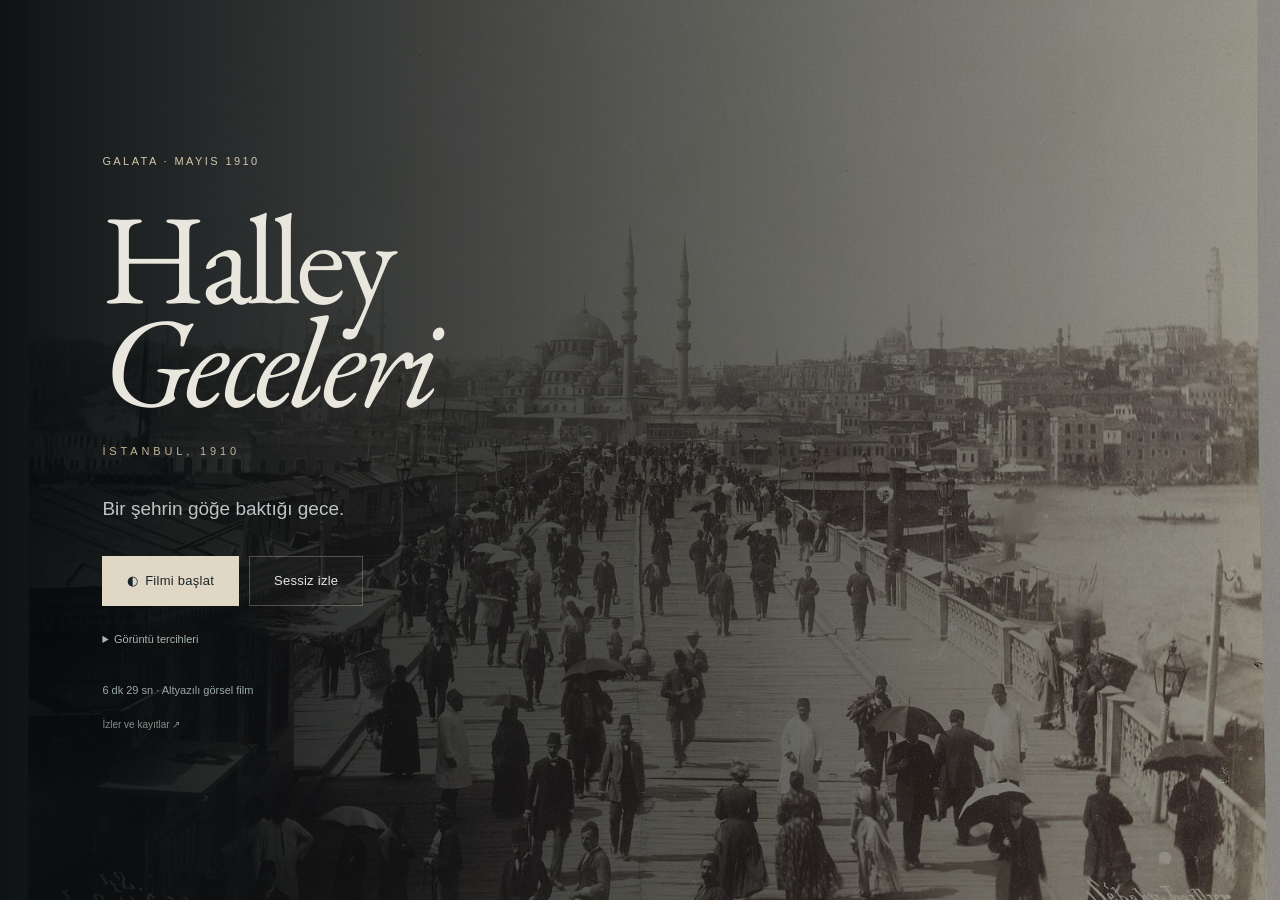
==== commit af72ea0f: "Remove continuous synthetic ambience from the film" ====
--- a/index.html
+++ b/index.html
@@ -53,7 +53,7 @@
       <label><input type="checkbox" id="pref-large"> Büyük yazı</label>
       <label><input type="checkbox" id="pref-lite"> Hafif çizim (düşük donanım)</label>
     </div></details>
-    <p class="gate-note"><span id="film-runtime"></span> · Atmosfer sesi ve altyazı<br><a href="https://github.com/ArifSolmaz/halley-geceleri" target="_blank" rel="noopener">İzler ve kayıtlar ↗</a></p>
+    <p class="gate-note"><span id="film-runtime"></span> · Altyazılı görsel film<br><a href="https://github.com/ArifSolmaz/halley-geceleri" target="_blank" rel="noopener">İzler ve kayıtlar ↗</a></p>
   </div>
 </section>
 
@@ -193,6 +193,6 @@
 <script src="js/audio.js"></script>
 <script src="js/sets.js"></script>
 <script src="js/film.js"></script>
-<script src="js/cinema-cut.js?v=cinema2"></script><script src="js/app.js"></script><script src="js/cinema-ui.js?v=cinema2"></script>
+<script src="js/cinema-cut.js?v=cinema3"></script><script src="js/app.js"></script><script src="js/cinema-ui.js?v=cinema2"></script>
 </body>
 </html>
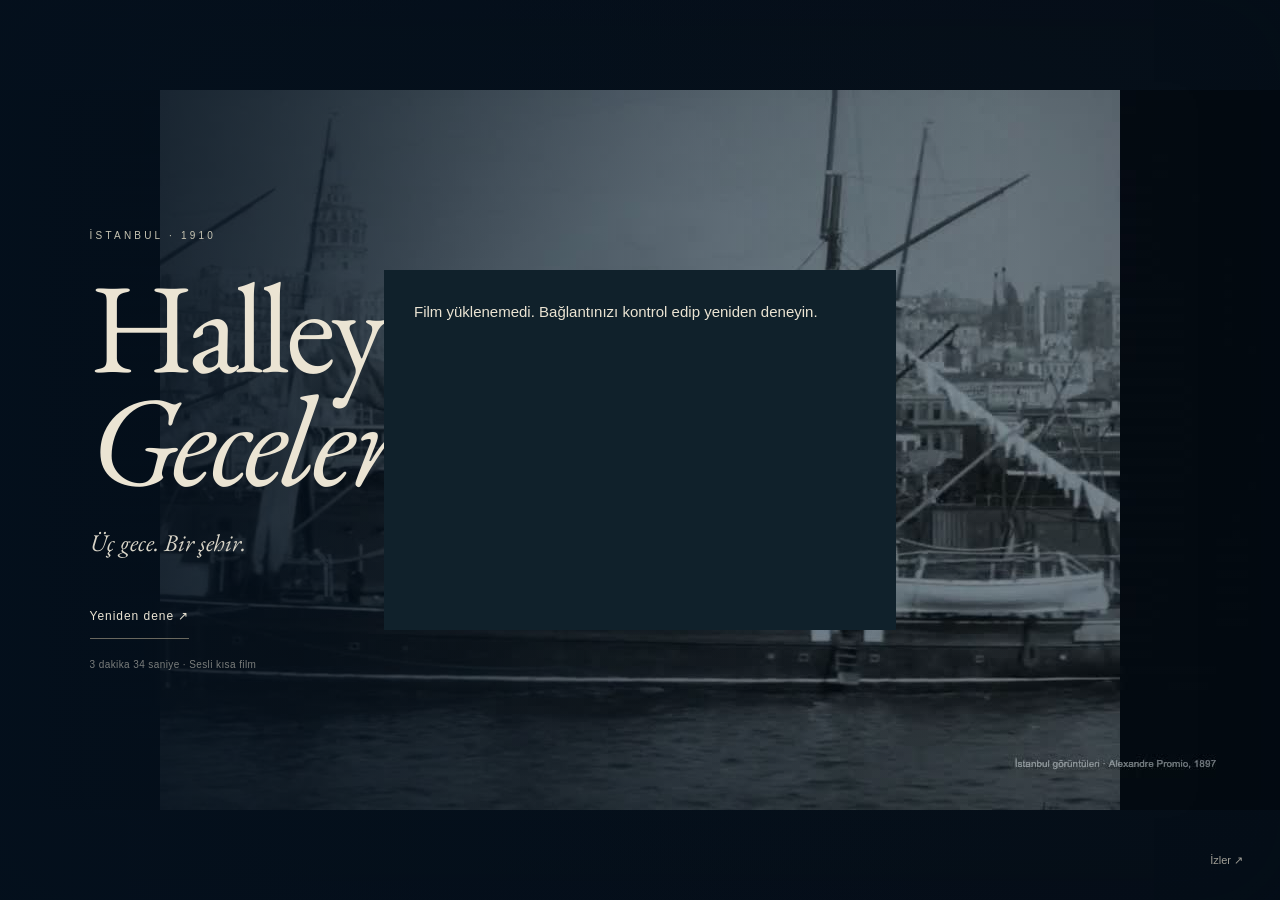
==== commit bfd1458d: "Rebuild complete Halley film with moving Istanbul archive, 3D paper and period sound" ====
--- a/index.html
+++ b/index.html
@@ -1,198 +1,3 @@
 <!doctype html>
-<html lang="tr">
-<head>
-<meta charset="utf-8">
-<meta name="viewport" content="width=device-width, initial-scale=1, viewport-fit=cover">
-<title>Halley Geceleri — İstanbul, 1910</title>
-<meta name="description" content="Bir şehrin göğe baktığı gece. İstanbul, 1910.">
-<meta name="theme-color" content="#070b11">
-<meta property="og:title" content="Halley Geceleri — İstanbul, 1910">
-<meta property="og:description" content="Bir şehrin göğe baktığı gece.">
-<meta property="og:image" content="docs/preview.jpg">
-<link rel="icon" href="favicon.svg" type="image/svg+xml">
-<link rel="stylesheet" href="css/style.css?v=cinema2"><link rel="stylesheet" href="css/cinema.css?v=cinema2">
-</head>
-<body class="mode-gate">
-<a class="skip" href="#sky-panel">Doğrudan gökyüzü gözlemine geç</a>
-
-<main id="stage" aria-label="Halley Geceleri sahnesi">
-  <canvas id="sky" tabindex="0" aria-label="Hesaplanan gökyüzü"></canvas>
-  <canvas id="set" aria-hidden="true"></canvas>
-  <div id="grain" aria-hidden="true"></div>
-  <div id="vignette" aria-hidden="true"></div>
-  <div class="bar top" aria-hidden="true"></div><div class="bar bottom" aria-hidden="true"></div>
-  <div id="hotspots"></div>
-  <button id="film-proof" type="button">İzler ↗</button><div id="scene-meta">
-    <div id="slate" aria-live="polite"></div>
-    <div id="photo-cap"></div>
-  </div>
-  <div id="title-card" aria-hidden="true">
-    <h1><span>Halley Geceleri</span><small>İstanbul, 1910</small></h1>
-  </div>
-  <div id="subs" aria-live="polite" aria-atomic="true"></div>
-  <div id="final-line" aria-live="polite"></div>
-</main>
-
-<!-- Başlangıç -->
-<section id="gate" aria-labelledby="gate-h">
-  <div class="gate-inner">
-    <p class="kicker">GALATA · MAYIS 1910</p>
-    <h2 id="gate-h" class="gate-title">Halley<br><i>Geceleri</i><small>İstanbul, 1910</small></h2>
-    <p class="gate-q">Bir şehrin göğe baktığı gece.</p>
-    <div class="gate-actions">
-      <button id="start-sound" class="btn primary" type="button"><span aria-hidden="true">◐</span> Filmi başlat</button>
-      <button id="start-silent" class="btn" type="button">Sessiz izle</button>
-    </div>
-    <div class="gate-links" hidden>
-      <button id="go-sky" class="link" type="button">Doğrudan gökyüzüne in</button>
-      <button id="go-archive" class="link" type="button">Gazete masası</button>
-      <a class="link" href="yontem.html">Yöntem ve kaynaklar</a>
-    </div>
-    <details class="cinema-preferences"><summary>Görüntü tercihleri</summary><div class="gate-prefs" role="group" aria-label="Görüntü tercihleri">
-      <label><input type="checkbox" id="pref-motion"> Hareketi azalt</label>
-      <label><input type="checkbox" id="pref-large"> Büyük yazı</label>
-      <label><input type="checkbox" id="pref-lite"> Hafif çizim (düşük donanım)</label>
-    </div></details>
-    <p class="gate-note"><span id="film-runtime"></span> · Altyazılı görsel film<br><a href="https://github.com/ArifSolmaz/halley-geceleri" target="_blank" rel="noopener">İzler ve kayıtlar ↗</a></p>
-  </div>
-</section>
-
-<!-- Film denetimleri -->
-<nav id="player" aria-label="Anlatı denetimleri">
-  <button id="p-prev" class="icon" type="button" aria-label="Önceki plan" title="Önceki plan (←)">⟨</button>
-  <button id="p-play" class="icon" type="button" aria-label="Duraklat" title="Duraklat / sürdür (boşluk)">❚❚</button>
-  <button id="p-next" class="icon" type="button" aria-label="Sonraki plan" title="Sonraki plan (→)">⟩</button>
-  <div id="p-progress" role="progressbar" aria-label="Anlatıdaki ilerleme" aria-valuemin="0" aria-valuemax="100"><span></span></div>
-  <label class="p-chapter"><span class="sr">Bölüm</span><select id="p-chapters"></select></label>
-  <button id="p-sound" class="icon" type="button" aria-pressed="false" title="Ses">♪</button>
-  <button id="p-docs" class="txt" type="button">İzler</button>
-  <button id="p-sky" class="txt" type="button" title="Bu anın gökyüzüne in">Serbest bakış</button>
-</nav>
-
-<!-- Serbest gözlem paneli -->
-<button id="wander-menu" type="button" aria-expanded="false" aria-controls="sky-panel" aria-label="Zaman ve bakış ayarları">•••</button><button id="wander-back" type="button">← Filme dön</button><aside id="sky-panel" aria-label="Gökyüzü gözlem defteri" tabindex="-1">
-  <header class="sp-head">
-    <div>
-      <p class="kicker">Gözlem defteri</p>
-      <p id="sp-date" class="sp-date">10 Mayıs 1910</p>
-      <p id="sp-time" class="sp-time"><span id="sp-lmt">03:30</span> <abbr title="Yerel ortalama güneş saati: UT + 1 sa 55 dk 54,816 sn">LMT</abbr> <span class="dim" id="sp-ut">· 01:34 UT</span></p>
-    </div>
-    <button id="sp-collapse" class="icon" type="button" aria-expanded="true" aria-controls="sp-body" aria-label="Gözlem ayarlarını daralt" title="Paneli daralt">–</button>
-  </header>
-  <div id="sp-body">
-    <div class="sp-row presets" role="group" aria-label="Üç gece">
-      <button type="button" data-preset="1910-05-10T03:30" data-az="88" data-alt="10">10 Mayıs · 03:30</button>
-      <button type="button" data-preset="1910-05-19T03:00" data-az="70" data-alt="8">19 Mayıs · 03:00</button>
-      <button type="button" data-preset="1910-05-27T21:30" data-az="262" data-alt="16">27 Mayıs · 21:30</button>
-    </div>
-    <label class="sp-field">Tarih (Gregoryen)
-      <input type="date" id="sp-dateinput" min="1910-04-20" max="1910-06-10" value="1910-05-10">
-    </label>
-    <label class="sp-field">Saat (LMT) <output id="sp-timeout">03:30</output>
-      <input type="range" id="sp-timeinput" min="0" max="1439" step="1" value="210">
-    </label>
-    <div class="sp-row">
-      <button id="sp-play" type="button" class="btn small" aria-pressed="false">▷ Zamanı akıt</button>
-      <label class="sp-inline">Hız <select id="sp-speed"><option value="60">1 dk/sn</option><option value="300" selected>5 dk/sn</option><option value="1800">30 dk/sn</option><option value="14400">4 sa/sn</option></select></label>
-    </div>
-    <label class="sp-field">Bakış noktası
-      <select id="sp-vp"></select>
-    </label>
-    <p id="sp-vpnote" class="sp-note"></p>
-    <div class="sp-row find" role="group" aria-label="Gökte bul">
-      <span class="dim">Bul:</span>
-      <button type="button" data-find="Halley">Halley</button><button type="button" data-find="Venus">Zühre</button><button type="button" data-find="Moon">Ay</button><button type="button" data-find="Jupiter">Müşteri</button><button type="button" data-find="Mars">Merih</button>
-    </div>
-    <fieldset class="sp-layers"><legend>Katmanlar</legend>
-      <label><input type="checkbox" data-opt="lines"> Takımyıldız çizgileri</label>
-      <label><input type="checkbox" data-opt="labels"> Adlar</label>
-      <label><input type="checkbox" data-opt="landmarks"> Yapı adları</label>
-      <label><input type="checkbox" data-opt="grid"> Yükseklik–azimut ızgarası</label>
-      <label><input type="checkbox" data-opt="refraction" checked> Atmosferik kırılma</label>
-      <label><input type="checkbox" data-opt="mw" checked> Samanyolu</label>
-      <label><input type="checkbox" data-opt="tail" checked> Kuyruk modeli <span class="tag model">model</span></label>
-    </fieldset>
-    <label class="sp-field">Kuyruğun fiziksel uzunluk varsayımı <output id="sp-tailout">0,30 AU</output>
-      <input type="range" id="sp-tail" min="0.05" max="0.6" step="0.01" value="0.3">
-    </label>
-    <p class="sp-note">Kuyruk, Güneş’ten dışa doğru düz bir çizgi olarak modellenir; görünür uzunluk bu varsayım, Halley–Dünya uzaklığı ve faz açısından hesaplanır. Parlaklık ve genişlik sanatsal temsildir.</p>
-    <div class="sp-row">
-      <button id="sp-transit" type="button" class="btn small">19 Mayıs Güneş geçişi</button>
-      <button id="sp-story" type="button" class="btn small">Anlatıya dön</button>
-    </div>
-  </div>
-  <div id="sp-info" aria-live="polite"></div>
-  <p class="sp-foot">Sürükle: bak · Tekerlek/iki parmak: yakınlaş · Ok tuşları ve + / − · Bir cisme dokun: bilgi</p>
-</aside>
-<div id="sky-readout" aria-live="off"></div>
-
-<!-- Belge görüntüleyici -->
-<dialog id="doc-dialog" aria-labelledby="doc-title">
-  <div class="dialog-toolbar">
-    <button id="doc-back" type="button" class="link" hidden>← Gazete masası</button>
-    <form method="dialog" class="dlg-close"><button class="icon" aria-label="Belgeyi kapat">×</button></form>
-  </div>
-  <header class="doc-heading">
-    <p class="kicker" id="doc-kicker"></p>
-    <h2 id="doc-title"></h2>
-    <p id="doc-issue" class="mono"></p>
-  </header>
-  <div class="doc-grid">
-    <figure class="doc-figure"><div class="doc-zoom" id="doc-zoom"><img id="doc-img" alt=""></div><figcaption id="doc-cap"></figcaption></figure>
-    <div class="doc-meta">
-      <div id="doc-body"></div>
-      <p id="doc-links"></p>
-    </div>
-  </div>
-</dialog>
-
-<!-- Gazete masası -->
-<dialog id="archive-dialog" aria-labelledby="archive-h" class="wide">
-  <form method="dialog" class="dlg-close"><button class="icon" aria-label="Kapat">×</button></form>
-  <header class="arch-head">
-    <p class="kicker">Hakkı Tarık Us Koleksiyonu · özgün taramalar</p>
-    <h2 id="archive-h">Gazete masası</h2>
-    <p>Aynı gök olayının farklı seslerle yazılışı. Bir belgeye dokunun: özgün görüntü, yayın, tarih, sayfa, bugünkü Türkçe açıklama ve kaynağı birlikte açılır.</p>
-    <div class="arch-filter" role="group" aria-label="Konuya göre süz">
-      <button type="button" data-cat="" aria-pressed="true">Tümü</button><button type="button" data-cat="Gözlem" aria-pressed="false">Gözlem</button><button type="button" data-cat="Bilim" aria-pressed="false">Bilim</button><button type="button" data-cat="Mizah" aria-pressed="false">Mizah</button><button type="button" data-cat="Gündelik hayat" aria-pressed="false">Gündelik hayat</button><button type="button" data-cat="Edebiyat" aria-pressed="false">Edebiyat</button>
-    </div>
-  </header>
-  <div id="arch-desk"></div>
-  <p class="arch-legend"><span class="tag quote">Doğrudan alıntı</span> özgün metnin bu çalışmadaki çevriyazısı · <span class="tag simple">Sadeleştirme</span> anlamın bugünkü Türkçesi · <span class="tag fiction">Özgün senaryo</span> bu deneyim için yazıldı</p>
-</dialog>
-
-<!-- Güneş geçişi -->
-<dialog id="transit-dialog" aria-labelledby="transit-h" class="wide">
-  <form method="dialog" class="dlg-close"><button class="icon" aria-label="Kapat">×</button></form>
-  <p class="kicker">Bilimsel çizim · İstanbul için hesap</p>
-  <h2 id="transit-h">19 Mayıs 1910: Halley Güneş diskinin önünden geçiyor</h2>
-  <div class="transit-wrap"><canvas id="transit-canvas" width="720" height="720" aria-label="Güneş diski ve Halley merkezinin hesaplanan yolu"></canvas>
-    <div class="transit-side">
-      <p id="transit-clock" class="mono big">05:34 LMT</p>
-      <input type="range" id="transit-range" min="0" max="5400" step="10" value="1100" aria-label="Geçiş zamanı">
-      <div class="transit-events" id="transit-events"></div>
-      <p class="sp-note">Eşit açısal ölçekli teğet düzlem; gök kuzeyi yukarı, doğu soldadır. Halley’in konum işareti <strong>büyütülmüştür</strong>; görülebilir bir çekirdek silueti değildir. Bu geçişin İstanbul’dan gözlendiğine dair bir kayıt bilinmiyor; Helwan’dan da çekirdek görülmediği bildirilmiştir (Nature 83, 1910). Hesap: NASA/JPL Horizons, 1 dakikalık örnekler, kırılma kapalı.</p>
-    </div>
-  </div>
-</dialog>
-
-<div id="toast" role="status" aria-live="polite"></div>
-
-<dialog id="film-proof-dialog"><form method="dialog"><button class="btn">Filme dön ×</button></form><div id="film-proof-content"></div></dialog>
-<noscript><div class="noscript"><h1>Halley Geceleri — İstanbul, 1910</h1><p>Bu deneyim JavaScript gerektirir. Yöntem ve kaynaklar için <a href="yontem.html">yontem.html</a>.</p></div></noscript>
-
-<script src="data/sky.js"></script>
-<script src="data/milkyway.js"></script>
-<script src="data/archive.js"></script>
-<script src="data/transit.js"></script>
-<script src="data/pano.js"></script>
-<script src="data/photos.js"></script>
-<script src="js/astro.js"></script>
-<script src="js/landscape.js"></script>
-<script src="js/sky.js?v=cinema2"></script>
-<script src="js/audio.js"></script>
-<script src="js/sets.js"></script>
-<script src="js/film.js"></script>
-<script src="js/cinema-cut.js?v=cinema3"></script><script src="js/app.js"></script><script src="js/cinema-ui.js?v=cinema2"></script>
-</body>
-</html>
+<html lang="tr"><head><meta charset="utf-8"><meta name="viewport" content="width=device-width,initial-scale=1,viewport-fit=cover"><title>Halley Geceleri — İstanbul, 1910</title><meta name="description" content="Üç gece. Bir şehir. Geçip giden bir gökyüzü. İstanbul, 1910’a dair arşiv ve animasyon kısa film."><meta name="theme-color" content="#08131e"><meta property="og:title" content="Halley Geceleri"><meta property="og:description" content="İstanbul, 1910 · Bir İstanbul düşü"><meta property="og:image" content="https://arifsolmaz.github.io/halley-geceleri/docs/preview.jpg"><link rel="icon" href="favicon.svg" type="image/svg+xml"><link rel="stylesheet" href="css/fonts.css"><link rel="stylesheet" href="css/animated-film.css"><script type="importmap">{"imports":{"three":"./js/vendor/three.module.js"}}</script></head>
+<body><main id="cinema"><video id="world" playsinline preload="metadata" poster="docs/preview.jpg" aria-label="Halley Geceleri — İstanbul arşiv filmleri ve hesaplanan Halley gökyüzünden oluşan kısa film"></video><div class="patina" aria-hidden="true"></div><div id="film-type" aria-live="polite"></div><div id="date-card" aria-live="polite"></div><section id="entry" aria-labelledby="film-title"><div><p class="eyebrow">İSTANBUL · 1910</p><h1 id="film-title">Halley<br><i>Geceleri</i></h1><p class="intro">Üç gece. Bir şehir.</p><button id="play-film" disabled>Film hazırlanıyor…</button><p class="runtime">3 dakika 34 saniye · Sesli kısa film</p></div></section><div id="end-card" hidden><p>Geçti.</p><h2>Şehir kaldı.</h2><button id="replay">Yeniden izle ↗</button></div><div id="error" hidden role="alert"></div><nav id="controls" aria-label="Film denetimleri" hidden><button id="pause" aria-label="Duraklat">Ⅱ</button><span id="clock">0:00</span><input id="seek" type="range" min="0" max="214" step="0.1" value="0" aria-label="Filmdeki zaman"><span id="total">3:34</span><button id="mute" aria-label="Sesi kapat" aria-pressed="false">Ses açık</button><button id="fullscreen" aria-label="Tam ekran">⤢</button></nav><button id="sources" aria-controls="credits" aria-expanded="false">İzler ↗</button><dialog id="credits"><button id="close-credits" aria-label="Kaynakları kapat">×</button><p class="eyebrow">HALLEY GECELERİ</p><h2>Düşün izleri.</h2><p>1910 İstanbul’una dair, hesaplanan bir göğün altında geçen kurmaca animasyon. 1910 hikâyesi bir şehrin bekleyişini şiirsel kurgu ile yeniden düşünür; belirli kişilerin belgesel kaydı değildir.</p><p>Gökyüzü NASA/JPL Horizons verilerinden hesaplanır. Kuyruğun görünümü ve parlaklığı sanatsal bir modeldir. Kâğıt animasyonundaki sayfa: <em>Arkadaş</em>, 21 Nisan 1910. Tarihî sayfa, kurmaca sahne içinde kullanılır.</p><h3>Şehrin sesi</h3><p>İstanbul’daki martılar ve tekne düdüğü <a href="https://freesound.org/people/felix.blume/sounds/167129/">Félix Blume’un Adalar</a> ve <a href="https://freesound.org/people/felix.blume/sounds/162350/">İstanbul</a> kayıtlarından (2012, CC0). Su: <a href="https://freesound.org/people/SpliceSound/sounds/188199/">SpliceSound</a>. Matbaa: <a href="https://freesound.org/people/mr101986/sounds/94713/">mr101986</a>. Adımlar: <a href="https://freesound.org/people/Fission9/sounds/521590/">Fission9</a>. Kâğıt: <a href="https://freesound.org/people/OozerName/sounds/677255/">OozerName</a>. Hepsi CC0.</p><p>Çağdaş kayıtlardan oluşturulan ses tasarımı; 1910 alan kaydı değildir. Tekne düdüğü ve matbaa, dönemin belirli bir araç veya makinesinin doğrulanmış sesi değildir. Oyuncu seslendirmesi kullanılmadı.</p><h3>Hareketli İstanbul</h3><p><a href="https://commons.wikimedia.org/wiki/File:Panorama_Golden_Horn_Instanbul_1897.webm">Haliç</a> ve <a href="https://commons.wikimedia.org/wiki/File:Panorama_des_rives_du_Bosphore_1897.webm">Boğaziçi</a>: Alexandre Promio, 1897, kamu malı. Bunlar 1910 Halley gecelerinin görüntüleri değildir; filmin dönem düşünde kullanılır. Gece tonlaması sanatsaldır.</p><h3>Müzik</h3><p><a href="https://commons.wikimedia.org/wiki/File:ملا_عثمان_الموصلي_-_غزل_اصفهان_Isfahan_Gazel_-_Uthman_al-Mosuli.ogg">Dil Verme Gönül · Isfahan Gazel</a>: Mulla Uthman al-Mawsili, ses; Tanbûrî Cemil Bey, tanbur. İstanbul kaydı, yaklaşık 1912; kamu malı. Film için düzey ve gürültü düzenlemesi yapılmıştır.</p><p>Kâğıt ve su sekansları 3D animasyondur. Gök, doğrulanmış mevcut gökyüzü motoruyla çizilir. Three.js r170 ve Water: MIT lisansı.</p><div class="source-links"><a href="observatory.html#gok">Gökyüzünde serbest bakış ↗</a><a href="yontem.html">Bilim ve yöntem ↗</a><a href="https://github.com/ArifSolmaz/halley-geceleri">Araştırma, arşiv ve kaynak kod ↗</a><a href="docs/film-senaryo.md">Film senaryosu ↗</a></div></dialog></main><script src="js/film-player.js"></script></body></html>
--- a/css/fonts.css
+++ b/css/fonts.css
@@ -0,0 +1,20 @@
+/* Halley Geceleri — tek sanat yönetimi
+   Derin gece mavileri, solgun şafak yeşilleri, taşın açık tonları, ahşabın koyu kahverengileri, mürekkep siyahı, küçük sıcak ışıklar. */
+@font-face { font-family: "Cormorant Garamond"; font-weight: 300; font-style: normal; font-display: swap; src: url(../assets/fonts/cormorant-garamond-latin-ext-300-normal.woff2) format("woff2"); unicode-range: U+0100-024F, U+1E00-1EFF; }
+@font-face { font-family: "Cormorant Garamond"; font-weight: 300; font-style: normal; font-display: swap; src: url(../assets/fonts/cormorant-garamond-latin-300-normal.woff2) format("woff2"); unicode-range: U+0000-00FF, U+0131, U+0152-0153, U+02BB-02BC, U+02C6, U+02DA, U+02DC, U+0304, U+0308, U+0329, U+2000-206F; }
+@font-face { font-family: "Cormorant Garamond"; font-weight: 400; font-style: normal; font-display: swap; src: url(../assets/fonts/cormorant-garamond-latin-ext-400-normal.woff2) format("woff2"); unicode-range: U+0100-024F, U+1E00-1EFF; }
+@font-face { font-family: "Cormorant Garamond"; font-weight: 400; font-style: normal; font-display: swap; src: url(../assets/fonts/cormorant-garamond-latin-400-normal.woff2) format("woff2"); unicode-range: U+0000-00FF, U+0131, U+0152-0153, U+02BB-02BC, U+02C6, U+02DA, U+02DC, U+0304, U+0308, U+0329, U+2000-206F; }
+@font-face { font-family: "Cormorant Garamond"; font-weight: 400; font-style: italic; font-display: swap; src: url(../assets/fonts/cormorant-garamond-latin-ext-400-italic.woff2) format("woff2"); unicode-range: U+0100-024F, U+1E00-1EFF; }
+@font-face { font-family: "Cormorant Garamond"; font-weight: 400; font-style: italic; font-display: swap; src: url(../assets/fonts/cormorant-garamond-latin-400-italic.woff2) format("woff2"); unicode-range: U+0000-00FF, U+0131, U+0152-0153, U+02BB-02BC, U+02C6, U+02DA, U+02DC, U+0304, U+0308, U+0329, U+2000-206F; }
+@font-face { font-family: "Cormorant Garamond"; font-weight: 500; font-style: normal; font-display: swap; src: url(../assets/fonts/cormorant-garamond-latin-ext-500-normal.woff2) format("woff2"); unicode-range: U+0100-024F, U+1E00-1EFF; }
+@font-face { font-family: "Cormorant Garamond"; font-weight: 500; font-style: normal; font-display: swap; src: url(../assets/fonts/cormorant-garamond-latin-500-normal.woff2) format("woff2"); unicode-range: U+0000-00FF, U+0131, U+0152-0153, U+02BB-02BC, U+02C6, U+02DA, U+02DC, U+0304, U+0308, U+0329, U+2000-206F; }
+@font-face { font-family: "EB Garamond"; font-weight: 400; font-style: normal; font-display: swap; src: url(../assets/fonts/eb-garamond-latin-ext-400-normal.woff2) format("woff2"); unicode-range: U+0100-024F, U+1E00-1EFF; }
+@font-face { font-family: "EB Garamond"; font-weight: 400; font-style: normal; font-display: swap; src: url(../assets/fonts/eb-garamond-latin-400-normal.woff2) format("woff2"); unicode-range: U+0000-00FF, U+0131, U+0152-0153, U+02BB-02BC, U+02C6, U+02DA, U+02DC, U+0304, U+0308, U+0329, U+2000-206F; }
+@font-face { font-family: "EB Garamond"; font-weight: 400; font-style: italic; font-display: swap; src: url(../assets/fonts/eb-garamond-latin-ext-400-italic.woff2) format("woff2"); unicode-range: U+0100-024F, U+1E00-1EFF; }
+@font-face { font-family: "EB Garamond"; font-weight: 400; font-style: italic; font-display: swap; src: url(../assets/fonts/eb-garamond-latin-400-italic.woff2) format("woff2"); unicode-range: U+0000-00FF, U+0131, U+0152-0153, U+02BB-02BC, U+02C6, U+02DA, U+02DC, U+0304, U+0308, U+0329, U+2000-206F; }
+@font-face { font-family: "EB Garamond"; font-weight: 500; font-style: normal; font-display: swap; src: url(../assets/fonts/eb-garamond-latin-ext-500-normal.woff2) format("woff2"); unicode-range: U+0100-024F, U+1E00-1EFF; }
+@font-face { font-family: "EB Garamond"; font-weight: 500; font-style: normal; font-display: swap; src: url(../assets/fonts/eb-garamond-latin-500-normal.woff2) format("woff2"); unicode-range: U+0000-00FF, U+0131, U+0152-0153, U+02BB-02BC, U+02C6, U+02DA, U+02DC, U+0304, U+0308, U+0329, U+2000-206F; }
+@font-face { font-family: "IBM Plex Mono"; font-weight: 400; font-style: normal; font-display: swap; src: url(../assets/fonts/ibm-plex-mono-latin-ext-400-normal.woff2) format("woff2"); unicode-range: U+0100-024F, U+1E00-1EFF; }
+@font-face { font-family: "IBM Plex Mono"; font-weight: 400; font-style: normal; font-display: swap; src: url(../assets/fonts/ibm-plex-mono-latin-400-normal.woff2) format("woff2"); unicode-range: U+0000-00FF, U+0131, U+0152-0153, U+02BB-02BC, U+02C6, U+02DA, U+02DC, U+0304, U+0308, U+0329, U+2000-206F, U+2190-22FF; }
+@font-face { font-family: "Amiri"; font-weight: 400; font-style: normal; font-display: swap; src: url(../assets/fonts/amiri-arabic-400-normal.woff2) format("woff2"); }
+
--- a/css/animated-film.css
+++ b/css/animated-film.css
@@ -0,0 +1,5 @@
+*{box-sizing:border-box}html,body,#cinema{margin:0;width:100%;height:100%;overflow:hidden;background:#08131e;color:#ebe4d3}body{font-family:Arial,sans-serif}button,a,input,summary{-webkit-tap-highlight-color:transparent}button{font:12px Arial,sans-serif;cursor:pointer;color:inherit;background:none;border:0;padding:12px;touch-action:manipulation}button:disabled{cursor:wait;opacity:.5}button:focus-visible,a:focus-visible,input:focus-visible{outline:1px solid #f0d5aa;outline-offset:5px}#world{width:100%;height:100%;display:block}.patina{position:absolute;inset:0;pointer-events:none;background:radial-gradient(ellipse at 52% 43%,transparent 24%,#030a1460 100%);box-shadow:inset 0 0 90px #03101a20}#entry{position:absolute;inset:0;display:flex;align-items:center;padding:7vw;background:linear-gradient(90deg,#04101de0 0%,#04101d69 45%,transparent 80%);transition:opacity 1.1s}#entry.gone{opacity:0;pointer-events:none}.eyebrow{font-size:10px;letter-spacing:.32em;color:#c8c5b3}h1{font:400 clamp(78px,10vw,150px)/.88 'EB Garamond',Georgia,serif;letter-spacing:-.04em;margin:30px 0}h1 i{font-weight:400}.intro{font:italic 24px 'EB Garamond',Georgia,serif;margin:0 0 36px;color:#d9d5c8}#play-film{padding:15px 0;border-bottom:1px solid #d8c9aa78;letter-spacing:.08em}.runtime{font-size:10px;color:#c8c7bd99;letter-spacing:.04em;margin-top:20px}#controls{position:absolute;bottom:max(20px,env(safe-area-inset-bottom));left:30px;right:115px;display:flex;align-items:center;gap:16px;background:linear-gradient(transparent,#06111b66);transition:opacity .4s;z-index:3}#controls[hidden]{display:none}#controls span{font-size:10px;font-variant-numeric:tabular-nums;color:#d3d4ca}#seek{appearance:none;-webkit-appearance:none;flex:1;min-width:30px;height:2px;background:#c4ceca59;cursor:pointer;margin:0}#seek::-webkit-slider-thumb{-webkit-appearance:none;width:7px;height:7px;border-radius:100%;background:#eee7d6}#pause{font-size:19px;width:30px}#mute{font-size:10px;white-space:nowrap}#fullscreen{font-size:23px}body.quiet #controls,body.quiet #sources{opacity:0;pointer-events:none}body.quiet:focus-within #controls,body.quiet:focus-within #sources{opacity:1;pointer-events:auto}#sources{position:absolute;right:25px;bottom:max(21px,env(safe-area-inset-bottom));font-size:11px;z-index:4;opacity:.68;transition:opacity .4s}#film-type{position:absolute;left:7vw;top:40%;font:400 clamp(56px,7vw,100px)/.95 'EB Garamond',Georgia,serif;letter-spacing:-.025em;text-shadow:0 2px 20px #03101b88;pointer-events:none;transition:opacity .5s;white-space:pre-line}#date-card{position:absolute;top:max(40px,env(safe-area-inset-top));left:5vw;font-size:11px;letter-spacing:.12em;color:#dcdccc;text-shadow:0 1px 12px #000;pointer-events:none}#end-card{position:absolute;inset:0;display:flex;align-items:center;justify-content:center;flex-direction:column;background:#06111b88}#end-card[hidden]{display:none}#end-card p{font:italic 29px 'EB Garamond',Georgia,serif;margin:0}#end-card h2{font:400 clamp(52px,7vw,90px) 'EB Garamond',Georgia,serif;margin:10px 0 32px;letter-spacing:-.025em}#end-card button{border-bottom:1px solid #d3c09b66;padding:14px 0}#error{position:absolute;inset:30%;background:#10212b;padding:30px;font-size:15px;line-height:1.6}dialog{max-width:min(600px,calc(100vw - 30px));max-height:86vh;border:1px solid #d8c9ad38;background:#12232eef;color:#d7d7c9;padding:44px;backdrop-filter:blur(20px);font-size:13px;line-height:1.75}dialog::backdrop{background:#020a12a0;backdrop-filter:blur(6px)}dialog h2{font:400 48px 'EB Garamond',Georgia,serif;letter-spacing:-.025em;margin:20px 0}dialog h3{font-weight:400;font-size:12px;letter-spacing:.1em;margin:30px 0 10px}dialog a{color:#e1d5b5;text-underline-offset:3px}#close-credits{position:sticky;top:0;float:right;font-size:28px;margin:-20px -18px 0 0}.source-links{display:flex;flex-direction:column;gap:12px;margin-top:30px}#credits p{margin:17px 0}@media(max-width:600px){#entry{padding:9vw;background:linear-gradient(90deg,#04101dd9,#04101d55)}h1{font-size:88px}.intro{font-size:23px}#controls{left:12px;right:75px;bottom:18px;gap:8px}#sources{right:8px;bottom:19px;font-size:10px}#clock,#total{display:none}#fullscreen{padding:8px}#mute{padding:10px 3px}dialog{padding:28px}#date-card{top:28px;font-size:10px}#film-type{left:9vw;font-size:57px}}@media(prefers-reduced-motion:reduce){*{transition:none!important}}
+
+.offscreen-sky{position:fixed;inset:0;width:100vw;height:100vh;visibility:hidden;pointer-events:none}
+video#world{object-fit:contain;background:#06101a}
+@media(max-width:600px){h1{font-size:clamp(62px,22vw,88px)}}
